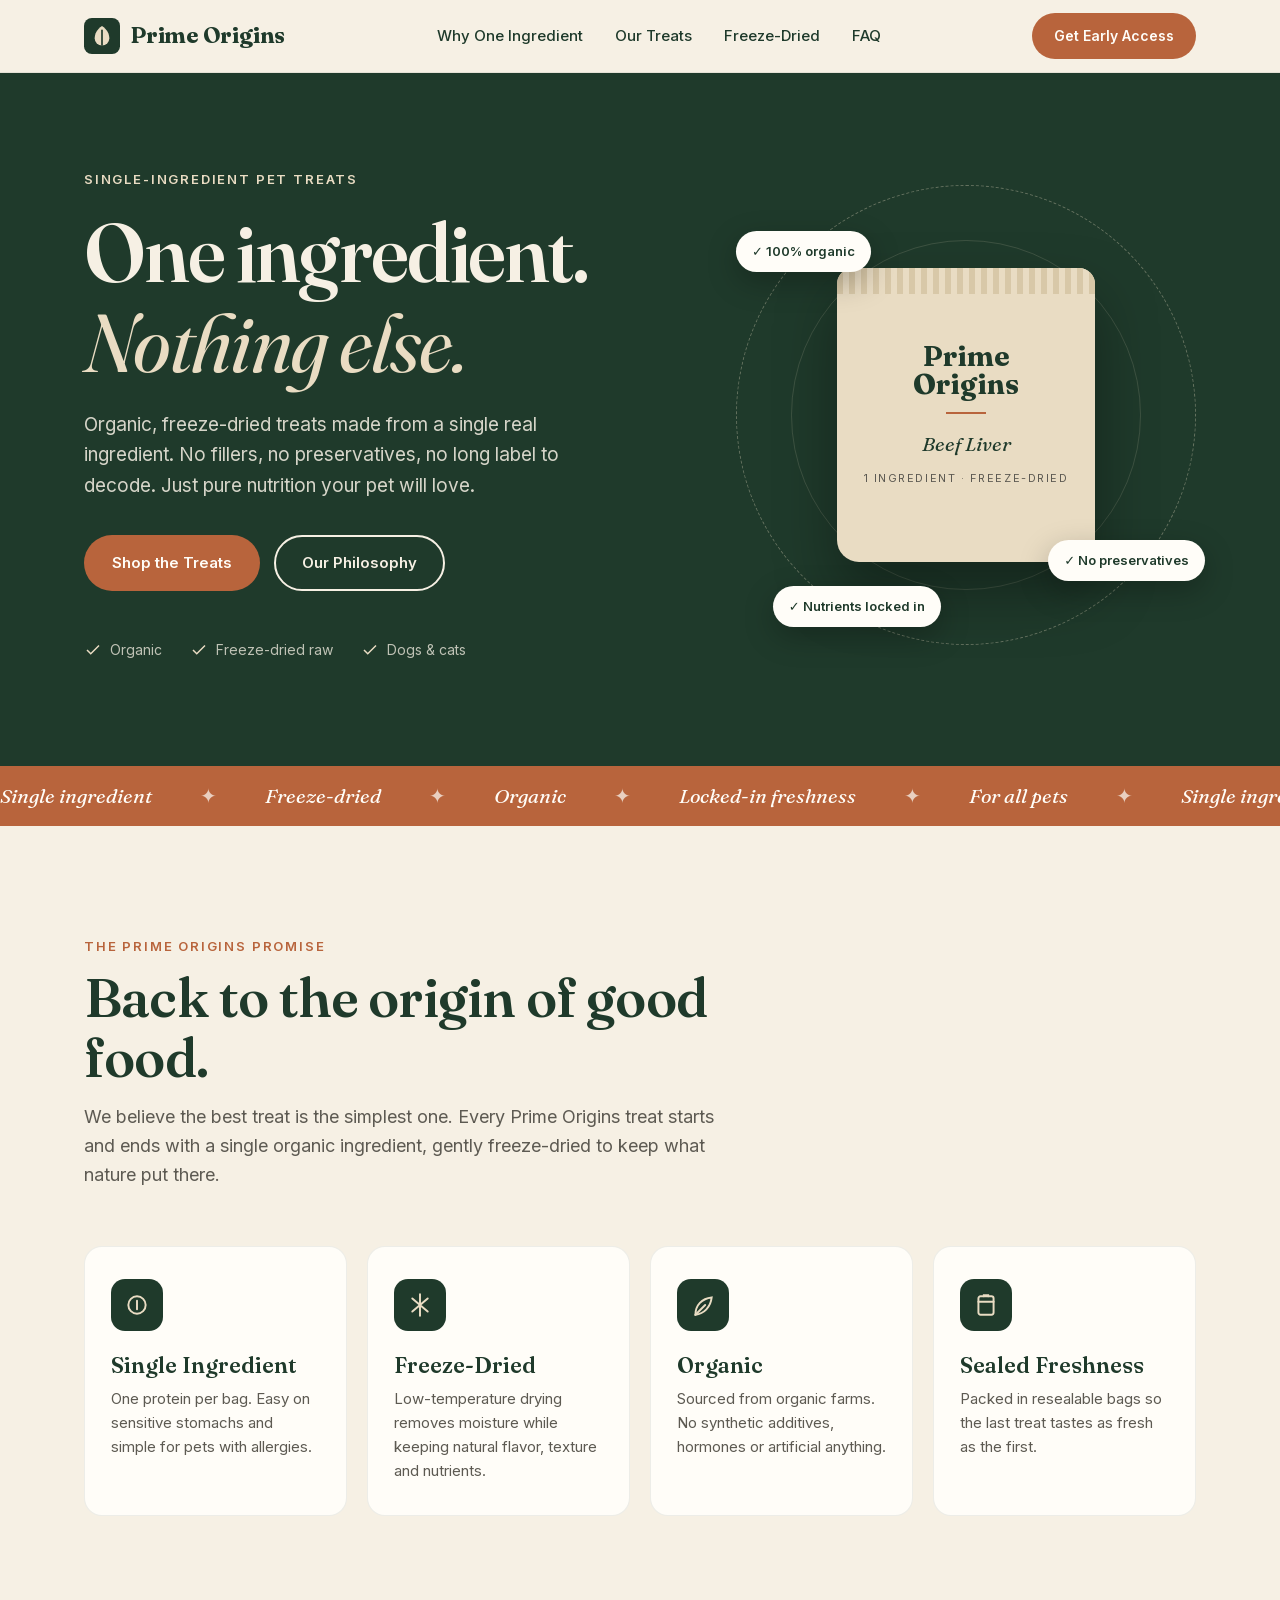
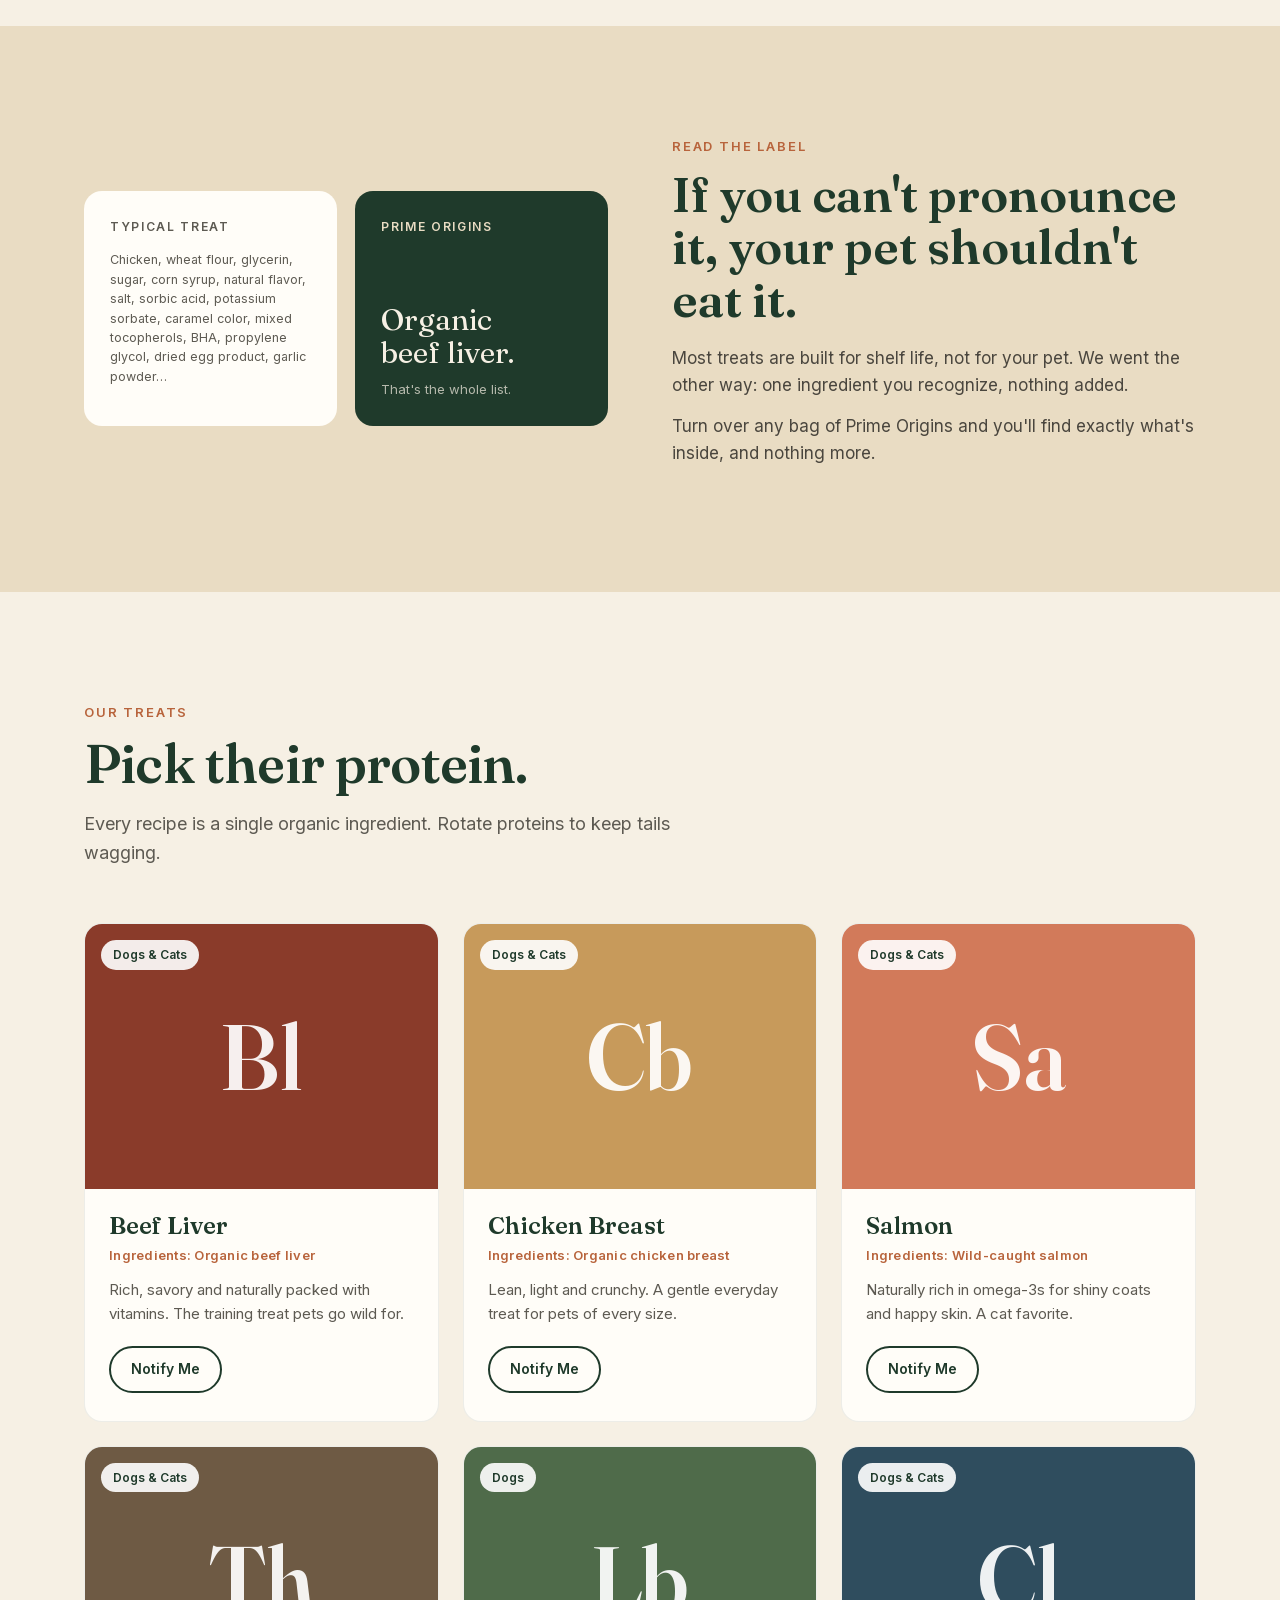
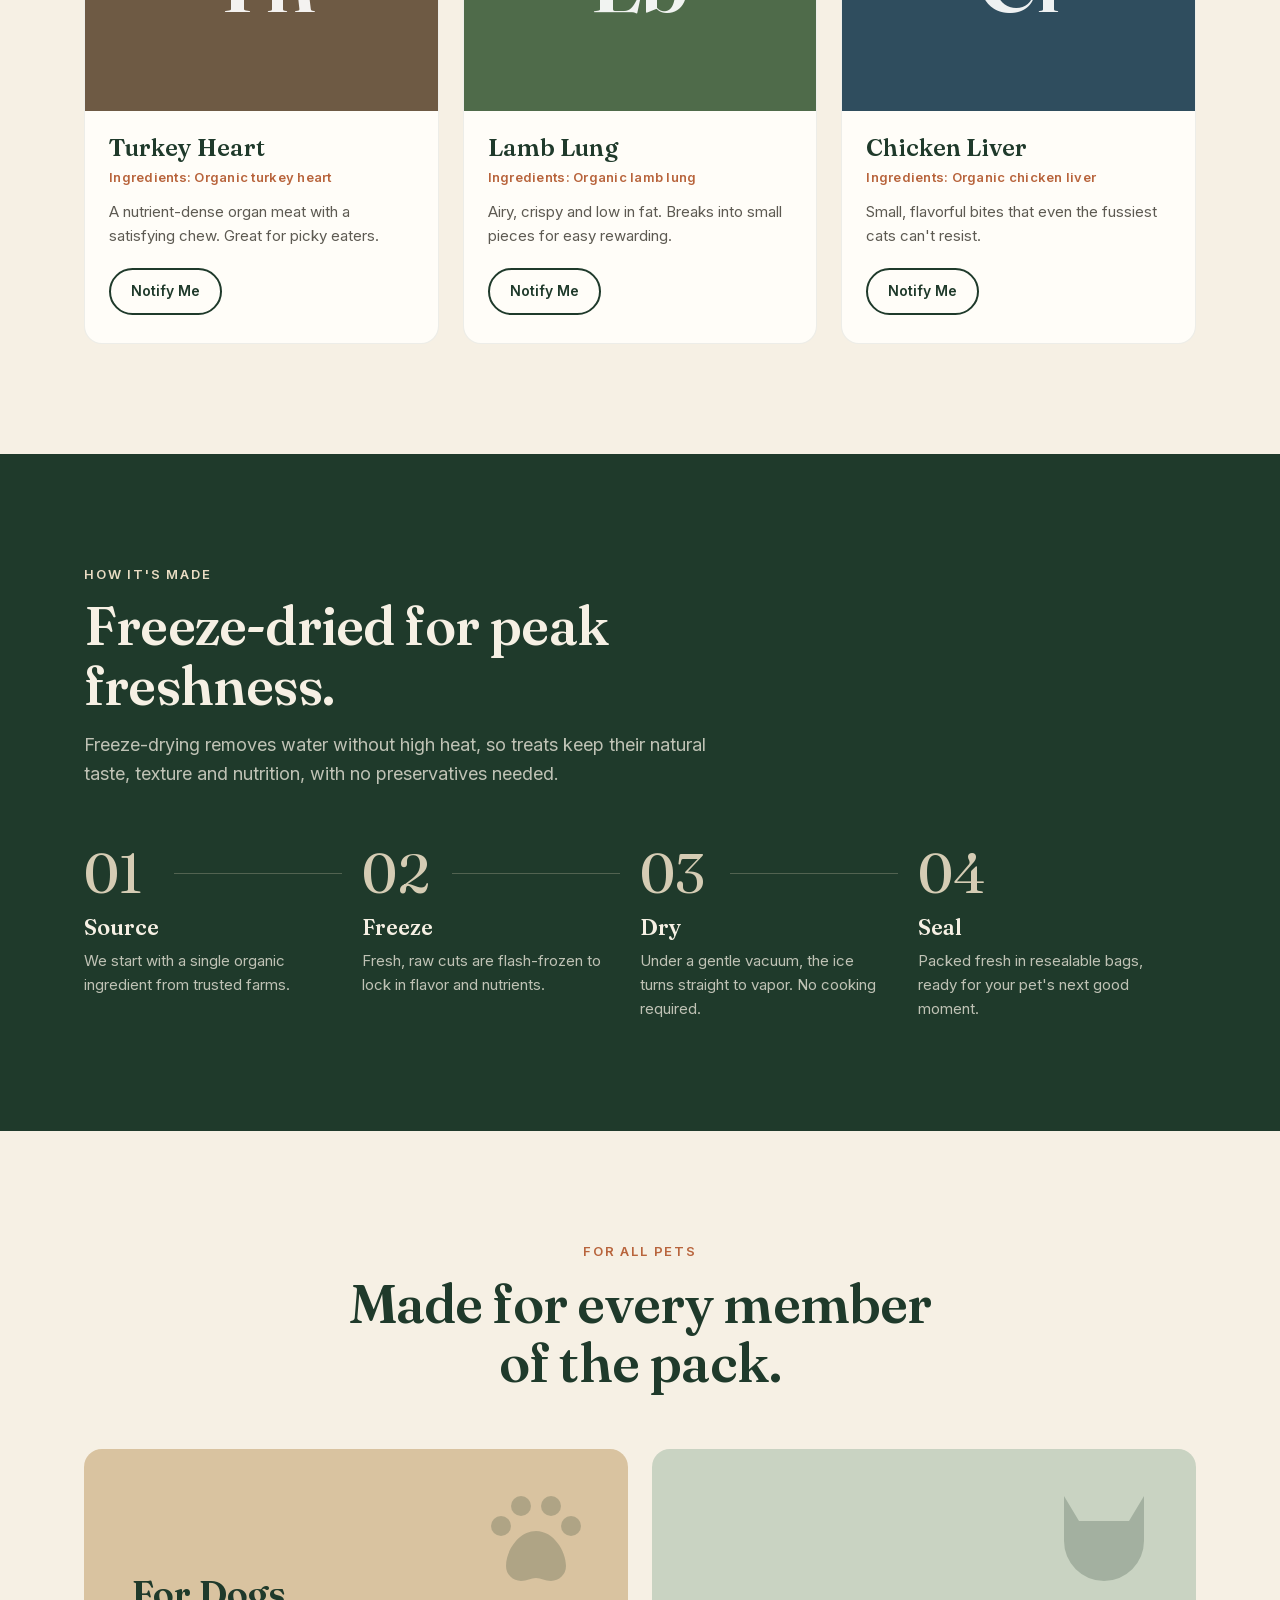
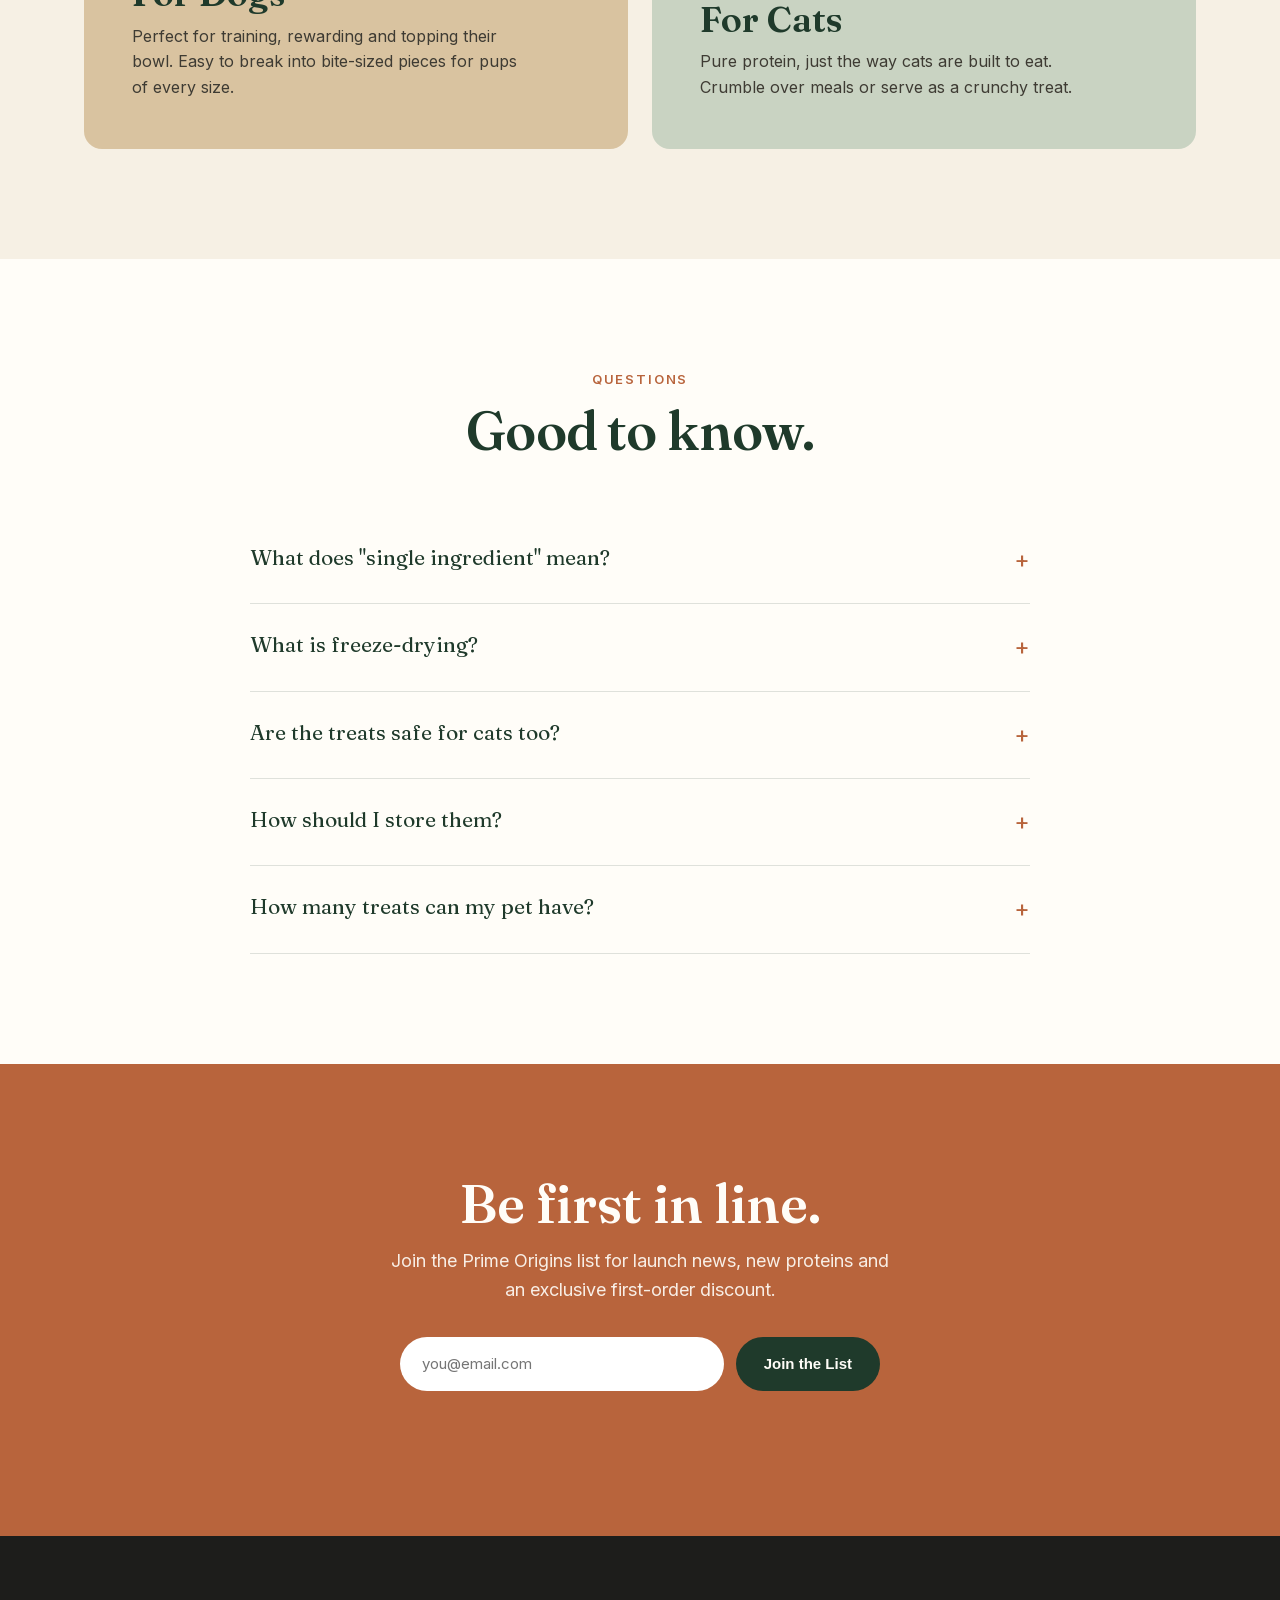
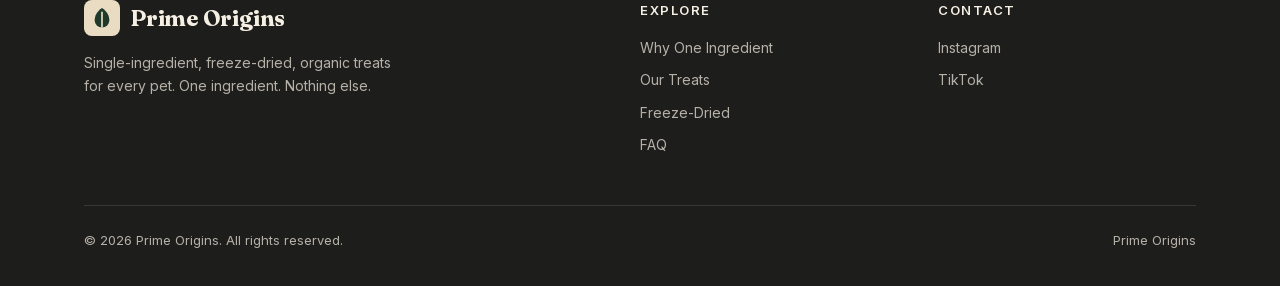
==== index.html @ 3700780f "Lock down: strict CSP + security headers, self-hosted fonts, externalized CSS/JS, robots + sitemap C" ====
<!doctype html>
<html lang="en">
<head>
  <meta charset="utf-8">
  <meta name="viewport" content="width=device-width, initial-scale=1">
  <title>Prime Origins | Single-Ingredient Freeze-Dried Pet Treats</title>
  <meta name="description" content="Prime Origins makes one-ingredient, freeze-dried treats for dogs and cats. Organic, nothing added, nothing hidden.">
  <meta property="og:title" content="Prime Origins | One Ingredient. Nothing Else.">
  <meta property="og:description" content="Single-ingredient, freeze-dried, organic treats for every pet.">
  <meta property="og:type" content="website">
  <meta property="og:url" content="https://primeoriginsco.com">
  <link rel="icon" href="/favicon.svg" type="image/svg+xml">
  <link rel="preload" href="/fonts/fraunces-normal.woff2" as="font" type="font/woff2" crossorigin>
  <link rel="preload" href="/fonts/inter-normal.woff2" as="font" type="font/woff2" crossorigin>
  <link rel="stylesheet" href="/fonts/fonts.css">
  <link rel="stylesheet" href="/styles.css">
</head>
<body>

<header>
  <nav class="wrap nav" id="nav">
    <a href="#" class="logo" aria-label="Prime Origins home">
      <svg viewBox="0 0 64 64" aria-hidden="true"><rect width="64" height="64" rx="14" fill="#1f3a2b"/><path d="M32 14c-9 6-13 14-13 22a13 13 0 0 0 26 0c0-8-4-16-13-22z" fill="#e9dcc3"/><path d="M32 22v26" stroke="#1f3a2b" stroke-width="3" stroke-linecap="round"/></svg>
      <span>Prime Origins</span>
    </a>
    <ul>
      <li><a href="#why">Why One Ingredient</a></li>
      <li><a href="#treats">Our Treats</a></li>
      <li><a href="#process">Freeze-Dried</a></li>
      <li><a href="#faq">FAQ</a></li>
    </ul>
    <a href="#signup" class="btn btn-primary">Get Early Access</a>
    <button class="menu-toggle" aria-label="Open menu" aria-expanded="false" id="menu-toggle"><span></span><span></span><span></span></button>
  </nav>
</header>

<main>
  <!-- Hero -->
  <section class="hero">
    <div class="wrap hero-grid">
      <div>
        <div class="eyebrow">Single-Ingredient Pet Treats</div>
        <h1>One ingredient.<br><em>Nothing else.</em></h1>
        <p class="lead">Organic, freeze-dried treats made from a single real ingredient. No fillers, no preservatives, no long label to decode. Just pure nutrition your pet will love.</p>
        <div class="hero-actions">
          <a href="#treats" class="btn btn-primary">Shop the Treats</a>
          <a href="#why" class="btn btn-ghost">Our Philosophy</a>
        </div>
        <div class="hero-badges">
          <div><svg viewBox="0 0 24 24" fill="none" stroke="currentColor" stroke-width="2"><path d="M20 6 9 17l-5-5"/></svg>Organic</div>
          <div><svg viewBox="0 0 24 24" fill="none" stroke="currentColor" stroke-width="2"><path d="M20 6 9 17l-5-5"/></svg>Freeze-dried raw</div>
          <div><svg viewBox="0 0 24 24" fill="none" stroke="currentColor" stroke-width="2"><path d="M20 6 9 17l-5-5"/></svg>Dogs &amp; cats</div>
        </div>
      </div>
      <div class="hero-art" aria-hidden="true">
        <div class="ring"></div>
        <div class="ring r2"></div>
        <div class="bag">
          <div class="b-brand">Prime<br>Origins</div>
          <div class="b-line"></div>
          <div class="b-prod">Beef Liver</div>
          <div class="b-tag">1 ingredient · freeze-dried</div>
        </div>
        <div class="chip c1">✓ 100% organic</div>
        <div class="chip c2">✓ No preservatives</div>
        <div class="chip c3">✓ Nutrients locked in</div>
      </div>
    </div>
  </section>

  <div class="strip" aria-hidden="true">
    <div class="strip-track">
      <span>Single ingredient</span><span>Freeze-dried</span><span>Organic</span><span>Locked-in freshness</span><span>For all pets</span>
      <span>Single ingredient</span><span>Freeze-dried</span><span>Organic</span><span>Locked-in freshness</span><span>For all pets</span>
    </div>
  </div>

  <!-- Pillars -->
  <section id="why">
    <div class="wrap">
      <div class="section-head">
        <div class="eyebrow">The Prime Origins Promise</div>
        <h2>Back to the origin of good food.</h2>
        <p>We believe the best treat is the simplest one. Every Prime Origins treat starts and ends with a single organic ingredient, gently freeze-dried to keep what nature put there.</p>
      </div>
      <div class="pillars">
        <div class="pillar">
          <div class="icon"><svg viewBox="0 0 24 24" fill="none" stroke="currentColor" stroke-width="1.8" stroke-linecap="round"><circle cx="12" cy="12" r="8"/><path d="M12 8v8"/></svg></div>
          <h3>Single Ingredient</h3>
          <p>One protein per bag. Easy on sensitive stomachs and simple for pets with allergies.</p>
        </div>
        <div class="pillar">
          <div class="icon"><svg viewBox="0 0 24 24" fill="none" stroke="currentColor" stroke-width="1.8" stroke-linecap="round"><path d="M12 2v20M4.9 6l14.2 12M19.1 6 4.9 18"/></svg></div>
          <h3>Freeze-Dried</h3>
          <p>Low-temperature drying removes moisture while keeping natural flavor, texture and nutrients.</p>
        </div>
        <div class="pillar">
          <div class="icon"><svg viewBox="0 0 24 24" fill="none" stroke="currentColor" stroke-width="1.8" stroke-linecap="round"><path d="M5 21c0-9 6-15 15-16-1 9-7 15-15 16z"/><path d="M5 21 14 12"/></svg></div>
          <h3>Organic</h3>
          <p>Sourced from organic farms. No synthetic additives, hormones or artificial anything.</p>
        </div>
        <div class="pillar">
          <div class="icon"><svg viewBox="0 0 24 24" fill="none" stroke="currentColor" stroke-width="1.8" stroke-linecap="round"><rect x="5" y="4" width="14" height="17" rx="2"/><path d="M5 9h14M10 4v-1h4v1"/></svg></div>
          <h3>Sealed Freshness</h3>
          <p>Packed in resealable bags so the last treat tastes as fresh as the first.</p>
        </div>
      </div>
    </div>
  </section>

  <!-- Label comparison -->
  <section class="compare">
    <div class="wrap compare-grid">
      <div class="labels">
        <div class="label-card theirs">
          <h4>Typical treat</h4>
          <p>Chicken, wheat flour, glycerin, sugar, corn syrup, natural flavor, salt, sorbic acid, potassium sorbate, caramel color, mixed tocopherols, BHA, propylene glycol, dried egg product, garlic powder…</p>
        </div>
        <div class="label-card ours">
          <h4>Prime Origins</h4>
          <div class="one">Organic<br>beef liver.</div>
          <small>That's the whole list.</small>
        </div>
      </div>
      <div>
        <div class="eyebrow">Read the Label</div>
        <h2>If you can't pronounce it, your pet shouldn't eat it.</h2>
        <p>Most treats are built for shelf life, not for your pet. We went the other way: one ingredient you recognize, nothing added.</p>
        <p>Turn over any bag of Prime Origins and you'll find exactly what's inside, and nothing more.</p>
      </div>
    </div>
  </section>

  <!-- Products -->
  <section id="treats">
    <div class="wrap">
      <div class="section-head">
        <div class="eyebrow">Our Treats</div>
        <h2>Pick their protein.</h2>
        <p>Every recipe is a single organic ingredient. Rotate proteins to keep tails wagging.</p>
      </div>
      <div class="products">
        <article class="product">
          <div class="product-art art-1"><span class="p-pet">Dogs &amp; Cats</span><span class="p-letter">Bl</span></div>
          <div class="product-body">
            <h3>Beef Liver</h3>
            <div class="ingredient">Ingredients: Organic beef liver</div>
            <p>Rich, savory and naturally packed with vitamins. The training treat pets go wild for.</p>
            <a href="#signup" class="btn btn-ghost">Notify Me</a>
          </div>
        </article>
        <article class="product">
          <div class="product-art art-2"><span class="p-pet">Dogs &amp; Cats</span><span class="p-letter">Cb</span></div>
          <div class="product-body">
            <h3>Chicken Breast</h3>
            <div class="ingredient">Ingredients: Organic chicken breast</div>
            <p>Lean, light and crunchy. A gentle everyday treat for pets of every size.</p>
            <a href="#signup" class="btn btn-ghost">Notify Me</a>
          </div>
        </article>
        <article class="product">
          <div class="product-art art-3"><span class="p-pet">Dogs &amp; Cats</span><span class="p-letter">Sa</span></div>
          <div class="product-body">
            <h3>Salmon</h3>
            <div class="ingredient">Ingredients: Wild-caught salmon</div>
            <p>Naturally rich in omega-3s for shiny coats and happy skin. A cat favorite.</p>
            <a href="#signup" class="btn btn-ghost">Notify Me</a>
          </div>
        </article>
        <article class="product">
          <div class="product-art art-4"><span class="p-pet">Dogs &amp; Cats</span><span class="p-letter">Th</span></div>
          <div class="product-body">
            <h3>Turkey Heart</h3>
            <div class="ingredient">Ingredients: Organic turkey heart</div>
            <p>A nutrient-dense organ meat with a satisfying chew. Great for picky eaters.</p>
            <a href="#signup" class="btn btn-ghost">Notify Me</a>
          </div>
        </article>
        <article class="product">
          <div class="product-art art-5"><span class="p-pet">Dogs</span><span class="p-letter">Lb</span></div>
          <div class="product-body">
            <h3>Lamb Lung</h3>
            <div class="ingredient">Ingredients: Organic lamb lung</div>
            <p>Airy, crispy and low in fat. Breaks into small pieces for easy rewarding.</p>
            <a href="#signup" class="btn btn-ghost">Notify Me</a>
          </div>
        </article>
        <article class="product">
          <div class="product-art art-6"><span class="p-pet">Dogs &amp; Cats</span><span class="p-letter">Cl</span></div>
          <div class="product-body">
            <h3>Chicken Liver</h3>
            <div class="ingredient">Ingredients: Organic chicken liver</div>
            <p>Small, flavorful bites that even the fussiest cats can't resist.</p>
            <a href="#signup" class="btn btn-ghost">Notify Me</a>
          </div>
        </article>
      </div>
    </div>
  </section>

  <!-- Process -->
  <section class="process" id="process">
    <div class="wrap">
      <div class="section-head">
        <div class="eyebrow">How It's Made</div>
        <h2>Freeze-dried for peak freshness.</h2>
        <p>Freeze-drying removes water without high heat, so treats keep their natural taste, texture and nutrition, with no preservatives needed.</p>
      </div>
      <div class="steps">
        <div class="step">
          <h3>Source</h3>
          <p>We start with a single organic ingredient from trusted farms.</p>
        </div>
        <div class="step">
          <h3>Freeze</h3>
          <p>Fresh, raw cuts are flash-frozen to lock in flavor and nutrients.</p>
        </div>
        <div class="step">
          <h3>Dry</h3>
          <p>Under a gentle vacuum, the ice turns straight to vapor. No cooking required.</p>
        </div>
        <div class="step">
          <h3>Seal</h3>
          <p>Packed fresh in resealable bags, ready for your pet's next good moment.</p>
        </div>
      </div>
    </div>
  </section>

  <!-- For all pets -->
  <section>
    <div class="wrap">
      <div class="section-head center">
        <div class="eyebrow">For All Pets</div>
        <h2>Made for every member of the pack.</h2>
      </div>
      <div class="pets-grid">
        <div class="pet-card dog">
          <svg class="pet-icon" viewBox="0 0 24 24" fill="currentColor"><circle cx="5" cy="9" r="2"/><circle cx="9" cy="5" r="2"/><circle cx="15" cy="5" r="2"/><circle cx="19" cy="9" r="2"/><path d="M12 10c-3.5 0-6 4-6 7a3 3 0 0 0 3 3c1.2 0 2-.6 3-.6s1.8.6 3 .6a3 3 0 0 0 3-3c0-3-2.5-7-6-7z"/></svg>
          <h3>For Dogs</h3>
          <p>Perfect for training, rewarding and topping their bowl. Easy to break into bite-sized pieces for pups of every size.</p>
        </div>
        <div class="pet-card cat">
          <svg class="pet-icon" viewBox="0 0 24 24" fill="currentColor"><path d="M4 3l3 5h10l3-5v9a8 8 0 0 1-16 0z"/></svg>
          <h3>For Cats</h3>
          <p>Pure protein, just the way cats are built to eat. Crumble over meals or serve as a crunchy treat.</p>
        </div>
      </div>
    </div>
  </section>

  <!-- FAQ -->
  <section class="faq" id="faq">
    <div class="wrap">
      <div class="section-head center">
        <div class="eyebrow">Questions</div>
        <h2>Good to know.</h2>
      </div>
      <div class="faq-list">
        <details>
          <summary>What does "single ingredient" mean?</summary>
          <p>Exactly what it sounds like. Each bag contains one ingredient, the one named on the front. No fillers, binders, flavors or preservatives.</p>
        </details>
        <details>
          <summary>What is freeze-drying?</summary>
          <p>Freeze-drying removes water from food by freezing it and then gently turning the ice to vapor under vacuum. Because it avoids high heat, more of the food's natural flavor and nutrition is preserved, and it stays shelf-stable without added preservatives.</p>
        </details>
        <details>
          <summary>Are the treats safe for cats too?</summary>
          <p>Yes. Our treats are made for all pets. Pure animal protein is a natural fit for cats, and most of our recipes are labeled for both dogs and cats.</p>
        </details>
        <details>
          <summary>How should I store them?</summary>
          <p>Keep the bag sealed in a cool, dry place. No refrigeration needed. Once opened, press the seal closed after each use to keep treats crisp.</p>
        </details>
        <details>
          <summary>How many treats can my pet have?</summary>
          <p>Treats should make up no more than about 10% of your pet's daily calories. Check the feeding guide on the bag, and talk to your vet if your pet has special dietary needs.</p>
        </details>
      </div>
    </div>
  </section>

  <!-- Signup -->
  <section class="signup" id="signup">
    <div class="wrap">
      <h2>Be first in line.</h2>
      <p>Join the Prime Origins list for launch news, new proteins and an exclusive first-order discount.</p>
      <form id="signup-form">
        <input type="email" name="email" placeholder="you@email.com" required aria-label="Email address">
        <button class="btn" type="submit">Join the List</button>
      </form>
      <div class="note" id="signup-note"></div>
    </div>
  </section>
</main>

<footer>
  <div class="wrap">
    <div class="foot-grid">
      <div>
        <a href="#" class="logo foot-logo">
          <svg viewBox="0 0 64 64" aria-hidden="true"><rect width="64" height="64" rx="14" fill="#e9dcc3"/><path d="M32 14c-9 6-13 14-13 22a13 13 0 0 0 26 0c0-8-4-16-13-22z" fill="#1f3a2b"/><path d="M32 22v26" stroke="#e9dcc3" stroke-width="3" stroke-linecap="round"/></svg>
          <span>Prime Origins</span>
        </a>
        <p class="foot-blurb">Single-ingredient, freeze-dried, organic treats for every pet. One ingredient. Nothing else.</p>
      </div>
      <div>
        <h4>Explore</h4>
        <ul>
          <li><a href="#why">Why One Ingredient</a></li>
          <li><a href="#treats">Our Treats</a></li>
          <li><a href="#process">Freeze-Dried</a></li>
          <li><a href="#faq">FAQ</a></li>
        </ul>
      </div>
      <div>
        <h4>Contact</h4>
        <ul>
          <li><a href="#">Instagram</a></li>
          <li><a href="#">TikTok</a></li>
        </ul>
      </div>
    </div>
    <div class="foot-bottom">
      <span>© <span id="year">2026</span> Prime Origins. All rights reserved.</span>
      <span>Prime Origins</span>
    </div>
  </div>
</footer>

<script src="/app.js" defer></script>
</body>
</html>
---- fonts/fonts.css ----
@font-face {
  font-family: 'Fraunces';
  font-style: italic;
  font-weight: 400;
  font-display: swap;
  src: url(/fonts/fraunces-italic.woff2) format('woff2');
  unicode-range: U+0000-00FF, U+0131, U+0152-0153, U+02BB-02BC, U+02C6, U+02DA, U+02DC, U+0304, U+0308, U+0329, U+2000-206F, U+20AC, U+2122, U+2191, U+2193, U+2212, U+2215, U+FEFF, U+FFFD;
}
@font-face {
  font-family: 'Fraunces';
  font-style: normal;
  font-weight: 400;
  font-display: swap;
  src: url(/fonts/fraunces-normal.woff2) format('woff2');
  unicode-range: U+0000-00FF, U+0131, U+0152-0153, U+02BB-02BC, U+02C6, U+02DA, U+02DC, U+0304, U+0308, U+0329, U+2000-206F, U+20AC, U+2122, U+2191, U+2193, U+2212, U+2215, U+FEFF, U+FFFD;
}
@font-face {
  font-family: 'Fraunces';
  font-style: normal;
  font-weight: 600;
  font-display: swap;
  src: url(/fonts/fraunces-normal.woff2) format('woff2');
  unicode-range: U+0000-00FF, U+0131, U+0152-0153, U+02BB-02BC, U+02C6, U+02DA, U+02DC, U+0304, U+0308, U+0329, U+2000-206F, U+20AC, U+2122, U+2191, U+2193, U+2212, U+2215, U+FEFF, U+FFFD;
}
@font-face {
  font-family: 'Fraunces';
  font-style: normal;
  font-weight: 700;
  font-display: swap;
  src: url(/fonts/fraunces-normal.woff2) format('woff2');
  unicode-range: U+0000-00FF, U+0131, U+0152-0153, U+02BB-02BC, U+02C6, U+02DA, U+02DC, U+0304, U+0308, U+0329, U+2000-206F, U+20AC, U+2122, U+2191, U+2193, U+2212, U+2215, U+FEFF, U+FFFD;
}
@font-face {
  font-family: 'Inter';
  font-style: normal;
  font-weight: 400;
  font-display: swap;
  src: url(/fonts/inter-normal.woff2) format('woff2');
  unicode-range: U+0000-00FF, U+0131, U+0152-0153, U+02BB-02BC, U+02C6, U+02DA, U+02DC, U+0304, U+0308, U+0329, U+2000-206F, U+20AC, U+2122, U+2191, U+2193, U+2212, U+2215, U+FEFF, U+FFFD;
}
@font-face {
  font-family: 'Inter';
  font-style: normal;
  font-weight: 500;
  font-display: swap;
  src: url(/fonts/inter-normal.woff2) format('woff2');
  unicode-range: U+0000-00FF, U+0131, U+0152-0153, U+02BB-02BC, U+02C6, U+02DA, U+02DC, U+0304, U+0308, U+0329, U+2000-206F, U+20AC, U+2122, U+2191, U+2193, U+2212, U+2215, U+FEFF, U+FFFD;
}
@font-face {
  font-family: 'Inter';
  font-style: normal;
  font-weight: 600;
  font-display: swap;
  src: url(/fonts/inter-normal.woff2) format('woff2');
  unicode-range: U+0000-00FF, U+0131, U+0152-0153, U+02BB-02BC, U+02C6, U+02DA, U+02DC, U+0304, U+0308, U+0329, U+2000-206F, U+20AC, U+2122, U+2191, U+2193, U+2212, U+2215, U+FEFF, U+FFFD;
}
---- styles.css ----
:root {
  --forest: #1f3a2b;
  --forest-2: #2c4f3b;
  --cream: #f6f0e4;
  --sand: #e9dcc3;
  --clay: #b8643c;
  --ink: #1d1d1b;
  --muted: #5d5a52;
  --white: #fffdf8;
  --radius: 18px;
  --max: 1160px;
}
* { box-sizing: border-box; margin: 0; padding: 0; }
html { scroll-behavior: smooth; }
body {
  font-family: "Inter", system-ui, sans-serif;
  background: var(--cream);
  color: var(--ink);
  line-height: 1.6;
  -webkit-font-smoothing: antialiased;
}
h1, h2, h3 { font-family: "Fraunces", Georgia, serif; line-height: 1.1; font-weight: 600; }
a { color: inherit; }
img, svg { display: block; max-width: 100%; }
.wrap { max-width: var(--max); margin: 0 auto; padding: 0 24px; }
.eyebrow {
  font-size: 13px; font-weight: 600; letter-spacing: .14em; text-transform: uppercase;
  color: var(--clay);
}
.btn {
  display: inline-block; padding: 14px 26px; border-radius: 999px;
  font-weight: 600; font-size: 15px; text-decoration: none; transition: transform .15s, background .15s;
  border: 2px solid transparent; cursor: pointer;
}
.btn:hover { transform: translateY(-1px); }
.btn-primary { background: var(--clay); color: var(--white); }
.btn-primary:hover { background: #a3542f; }
.btn-ghost { border-color: currentColor; }

/* Nav */
header {
  position: sticky; top: 0; z-index: 50;
  background: rgba(246, 240, 228, .92); backdrop-filter: blur(8px);
  border-bottom: 1px solid rgba(31, 58, 43, .08);
}
.nav { display: flex; align-items: center; justify-content: space-between; height: 72px; }
.logo { display: flex; align-items: center; gap: 10px; text-decoration: none; }
.logo svg { width: 36px; height: 36px; }
.logo span { font-family: "Fraunces", serif; font-size: 22px; font-weight: 700; color: var(--forest); letter-spacing: -.01em; }
.nav ul { display: flex; gap: 32px; list-style: none; }
.nav ul a { text-decoration: none; font-size: 15px; font-weight: 500; color: var(--forest); }
.nav ul a:hover { color: var(--clay); }
.nav .btn { padding: 10px 20px; font-size: 14px; }
.menu-toggle { display: none; background: none; border: 0; cursor: pointer; padding: 8px; }
.menu-toggle span { display: block; width: 22px; height: 2px; background: var(--forest); margin: 5px 0; }

/* Hero */
.hero { background: var(--forest); color: var(--cream); overflow: hidden; position: relative; }
.hero-grid { display: grid; grid-template-columns: 1.1fr .9fr; gap: 48px; align-items: center; padding-top: 96px; padding-bottom: 104px; }
.hero h1 { font-size: clamp(44px, 6.4vw, 84px); letter-spacing: -.02em; margin: 18px 0 22px; }
.hero h1 em { font-style: italic; color: var(--sand); font-weight: 400; }
.hero p.lead { font-size: 19px; max-width: 520px; color: rgba(246, 240, 228, .85); margin-bottom: 34px; }
.hero .eyebrow { color: var(--sand); }
.hero-actions { display: flex; gap: 14px; flex-wrap: wrap; }
.hero .btn-ghost { color: var(--cream); }
.hero-badges { display: flex; gap: 28px; margin-top: 48px; flex-wrap: wrap; }
.hero-badges div { font-size: 14px; color: rgba(246, 240, 228, .75); display: flex; align-items: center; gap: 8px; }
.hero-badges svg { width: 18px; height: 18px; color: var(--sand); }
.hero-art { position: relative; aspect-ratio: 1; max-width: 460px; justify-self: end; width: 100%; }
.hero-art .ring { position: absolute; inset: 0; border-radius: 50%; border: 1px dashed rgba(233, 220, 195, .35); }
.hero-art .ring.r2 { inset: 12%; border-style: solid; border-color: rgba(233, 220, 195, .15); }
.hero-art .bag {
  position: absolute; inset: 18% 22%; background: var(--sand); border-radius: 16px 16px 22px 22px;
  box-shadow: 0 30px 60px rgba(0,0,0,.35); display: flex; flex-direction: column; align-items: center; justify-content: center;
  color: var(--forest); text-align: center; padding: 24px;
}
.hero-art .bag::before {
  content: ""; position: absolute; top: 0; left: 0; right: 0; height: 26px; border-radius: 16px 16px 0 0;
  background: repeating-linear-gradient(90deg, #d8c8a8 0 6px, var(--sand) 6px 12px);
}
.bag .b-brand { font-family: "Fraunces", serif; font-weight: 700; font-size: clamp(20px, 2.4vw, 28px); line-height: 1; }
.bag .b-line { width: 40px; height: 2px; background: var(--clay); margin: 14px 0; }
.bag .b-prod { font-family: "Fraunces", serif; font-style: italic; font-size: clamp(16px, 1.8vw, 20px); }
.bag .b-tag { font-size: 11px; letter-spacing: .14em; text-transform: uppercase; margin-top: 10px; color: var(--muted); }
.hero-art .chip {
  position: absolute; background: var(--white); color: var(--forest); border-radius: 999px; padding: 10px 16px;
  font-size: 13px; font-weight: 600; box-shadow: 0 10px 30px rgba(0,0,0,.25); white-space: nowrap;
}
.chip.c1 { top: 10%; left: 0; }
.chip.c2 { bottom: 14%; right: -2%; }
.chip.c3 { bottom: 4%; left: 8%; }

/* Marquee */
.strip { background: var(--clay); color: var(--white); overflow: hidden; white-space: nowrap; padding: 14px 0; }
.strip-track { display: inline-flex; gap: 48px; animation: scroll 30s linear infinite; font-family: "Fraunces", serif; font-size: 20px; font-style: italic; }
.strip-track span::after { content: "✦"; margin-left: 48px; font-style: normal; opacity: .7; }
@keyframes scroll { to { transform: translateX(-50%); } }

/* Sections */
section { padding: 110px 0; }
.section-head { max-width: 640px; margin-bottom: 56px; }
.section-head h2 { font-size: clamp(34px, 4.4vw, 54px); margin: 12px 0 16px; color: var(--forest); letter-spacing: -.015em; }
.section-head p { font-size: 18px; color: var(--muted); }
.center { text-align: center; margin-left: auto; margin-right: auto; }

/* Pillars */
.pillars { display: grid; grid-template-columns: repeat(4, 1fr); gap: 20px; }
.pillar { background: var(--white); border-radius: var(--radius); padding: 32px 26px; border: 1px solid rgba(31,58,43,.08); }
.pillar .icon { width: 52px; height: 52px; border-radius: 14px; background: var(--forest); color: var(--sand); display: grid; place-items: center; margin-bottom: 22px; }
.pillar .icon svg { width: 26px; height: 26px; }
.pillar h3 { font-size: 22px; color: var(--forest); margin-bottom: 10px; }
.pillar p { color: var(--muted); font-size: 15px; }

/* Label compare */
.compare { background: var(--sand); }
.compare-grid { display: grid; grid-template-columns: 1fr 1fr; gap: 64px; align-items: center; }
.labels { display: grid; grid-template-columns: 1fr 1fr; gap: 18px; }
.label-card { background: var(--white); border-radius: var(--radius); padding: 26px; font-size: 14px; }
.label-card h4 { font-size: 12px; letter-spacing: .14em; text-transform: uppercase; margin-bottom: 14px; color: var(--muted); }
.label-card.theirs p { color: var(--muted); font-size: 12.5px; line-height: 1.55; }
.label-card.ours { background: var(--forest); color: var(--cream); display: flex; flex-direction: column; }
.label-card.ours h4 { color: var(--sand); }
.label-card.ours .one { font-family: "Fraunces", serif; font-size: 30px; line-height: 1.1; margin-top: auto; }
.label-card.ours small { display: block; margin-top: 10px; color: rgba(246,240,228,.7); font-size: 13px; }
.compare h2 { font-size: clamp(32px, 4vw, 48px); color: var(--forest); margin: 12px 0 18px; }
.compare p { color: #4a463e; font-size: 17px; margin-bottom: 14px; }

/* Products */
.products { display: grid; grid-template-columns: repeat(3, 1fr); gap: 24px; }
.product { background: var(--white); border-radius: var(--radius); overflow: hidden; border: 1px solid rgba(31,58,43,.08); transition: transform .2s, box-shadow .2s; display: flex; flex-direction: column; }
.product:hover { transform: translateY(-4px); box-shadow: 0 20px 40px rgba(31,58,43,.10); }
.product-art { aspect-ratio: 4/3; display: grid; place-items: center; position: relative; }
.product-art .p-letter { font-family: "Fraunces", serif; font-size: 92px; font-weight: 600; color: rgba(255,255,255,.92); line-height: 1; }
.product-art .p-pet { position: absolute; top: 16px; left: 16px; background: rgba(255,255,255,.9); color: var(--forest); font-size: 12px; font-weight: 600; padding: 5px 12px; border-radius: 999px; }
.product-body { padding: 24px 24px 28px; display: flex; flex-direction: column; flex: 1; }
.product h3 { font-size: 24px; color: var(--forest); }
.product .ingredient { font-size: 13px; color: var(--clay); font-weight: 600; margin: 6px 0 12px; letter-spacing: .02em; }
.product p { color: var(--muted); font-size: 15px; margin-bottom: 20px; }
.product .btn { margin-top: auto; align-self: flex-start; padding: 10px 20px; font-size: 14px; color: var(--forest); }

/* Process */
.process { background: var(--forest); color: var(--cream); }
.process .section-head h2 { color: var(--cream); }
.process .section-head p { color: rgba(246,240,228,.75); }
.process .eyebrow { color: var(--sand); }
.steps { display: grid; grid-template-columns: repeat(4, 1fr); gap: 0; counter-reset: step; }
.step { padding: 0 28px 0 0; position: relative; }
.step::before {
  counter-increment: step; content: "0" counter(step);
  font-family: "Fraunces", serif; font-size: 56px; color: var(--sand); opacity: .9; display: block; margin-bottom: 14px; line-height: 1;
}
.step::after { content: ""; position: absolute; top: 28px; left: 90px; right: 20px; height: 1px; background: rgba(233,220,195,.25); }
.step:last-child::after { display: none; }
.step h3 { font-size: 22px; margin-bottom: 10px; }
.step p { color: rgba(246,240,228,.75); font-size: 15px; }

/* Pets */
.pets-grid { display: grid; grid-template-columns: 1fr 1fr; gap: 24px; }
.pet-card { border-radius: var(--radius); padding: 48px; min-height: 300px; display: flex; flex-direction: column; justify-content: flex-end; position: relative; overflow: hidden; }
.pet-card.dog { background: #d9c3a0; }
.pet-card.cat { background: #c9d3c2; }
.pet-card svg.pet-icon { position: absolute; top: 32px; right: 32px; width: 120px; height: 120px; opacity: .22; color: var(--forest); }
.pet-card h3 { font-size: 36px; color: var(--forest); margin-bottom: 10px; }
.pet-card p { color: #3e3b33; max-width: 400px; }

/* FAQ */
.faq { background: var(--white); }
.faq-list { max-width: 780px; margin: 0 auto; }
details { border-bottom: 1px solid rgba(31,58,43,.14); padding: 24px 0; }
summary { cursor: pointer; list-style: none; font-family: "Fraunces", serif; font-size: 21px; color: var(--forest); display: flex; justify-content: space-between; gap: 24px; }
summary::-webkit-details-marker { display: none; }
summary::after { content: "+"; font-family: "Inter", sans-serif; font-size: 24px; color: var(--clay); transition: transform .2s; }
details[open] summary::after { transform: rotate(45deg); }
details p { margin-top: 14px; color: var(--muted); }

/* Signup */
.signup { background: var(--clay); color: var(--white); text-align: center; }
.signup h2 { font-size: clamp(34px, 4.4vw, 54px); margin-bottom: 14px; }
.signup p { font-size: 18px; opacity: .9; max-width: 520px; margin: 0 auto 32px; }
.signup form { display: flex; gap: 12px; max-width: 480px; margin: 0 auto; }
.signup input {
  flex: 1; padding: 15px 22px; border-radius: 999px; border: 0; font: inherit; font-size: 15px; color: var(--ink); min-width: 0;
}
.signup input:focus { outline: 3px solid var(--sand); }
.signup .btn { background: var(--forest); color: var(--white); }
.signup .note { font-size: 14px; margin-top: 16px; min-height: 1.4em; }

/* Footer */
footer { background: var(--ink); color: rgba(246,240,228,.7); padding: 64px 0 36px; font-size: 14px; }
.foot-grid { display: grid; grid-template-columns: 2fr 1fr 1fr; gap: 40px; margin-bottom: 48px; }
footer .logo span { color: var(--cream); }
footer h4 { color: var(--cream); font-size: 13px; letter-spacing: .12em; text-transform: uppercase; margin-bottom: 16px; font-weight: 600; }
footer ul { list-style: none; display: grid; gap: 10px; }
footer a { text-decoration: none; }
footer a:hover { color: var(--cream); }
.foot-bottom { border-top: 1px solid rgba(246,240,228,.12); padding-top: 24px; display: flex; justify-content: space-between; flex-wrap: wrap; gap: 12px; font-size: 13px; }

/* Responsive */
@media (max-width: 960px) {
  .hero-grid, .compare-grid { grid-template-columns: 1fr; }
  .hero-art { justify-self: center; max-width: 380px; }
  .pillars, .steps { grid-template-columns: 1fr 1fr; gap: 24px; }
  .step::after { display: none; }
  .products { grid-template-columns: 1fr 1fr; }
}
@media (max-width: 720px) {
  .nav ul, .nav .btn { display: none; }
  .menu-toggle { display: block; }
  .nav.open ul {
    display: flex; flex-direction: column; gap: 0; position: absolute; top: 72px; left: 0; right: 0;
    background: var(--cream); border-bottom: 1px solid rgba(31,58,43,.1); padding: 8px 24px 16px;
  }
  .nav.open ul a { display: block; padding: 12px 0; }
  .wrap { padding: 0 16px; }
  section { padding: 76px 0; }
  .hero-grid { padding-top: 64px; padding-bottom: 72px; }
  .hero-badges { gap: 12px 22px; margin-top: 36px; }
  .hero-actions .btn { flex: 1 1 0; min-width: 150px; text-align: center; padding-left: 16px; padding-right: 16px; }
  .pillars, .steps, .products, .pets-grid, .labels, .foot-grid { grid-template-columns: 1fr; }
  .pet-card { padding: 28px 24px 32px; min-height: 0; }
  .pet-card svg.pet-icon { position: static; width: 52px; height: 52px; opacity: .35; margin-bottom: 18px; }
  .signup form { flex-direction: column; }
  .chip.c2 { right: 0; }
}
@media (prefers-reduced-motion: reduce) {
  .strip-track { animation: none; }
  html { scroll-behavior: auto; }
}
.hero { padding: 0; }
.foot-logo { margin-bottom: 16px; }
.foot-blurb { max-width: 320px; }
.art-1 { background: #8a3b2a; }
.art-2 { background: #c79a5b; }
.art-3 { background: #d27a5a; }
.art-4 { background: #6e5a44; }
.art-5 { background: #4f6b4a; }
.art-6 { background: #2f4d5e; }
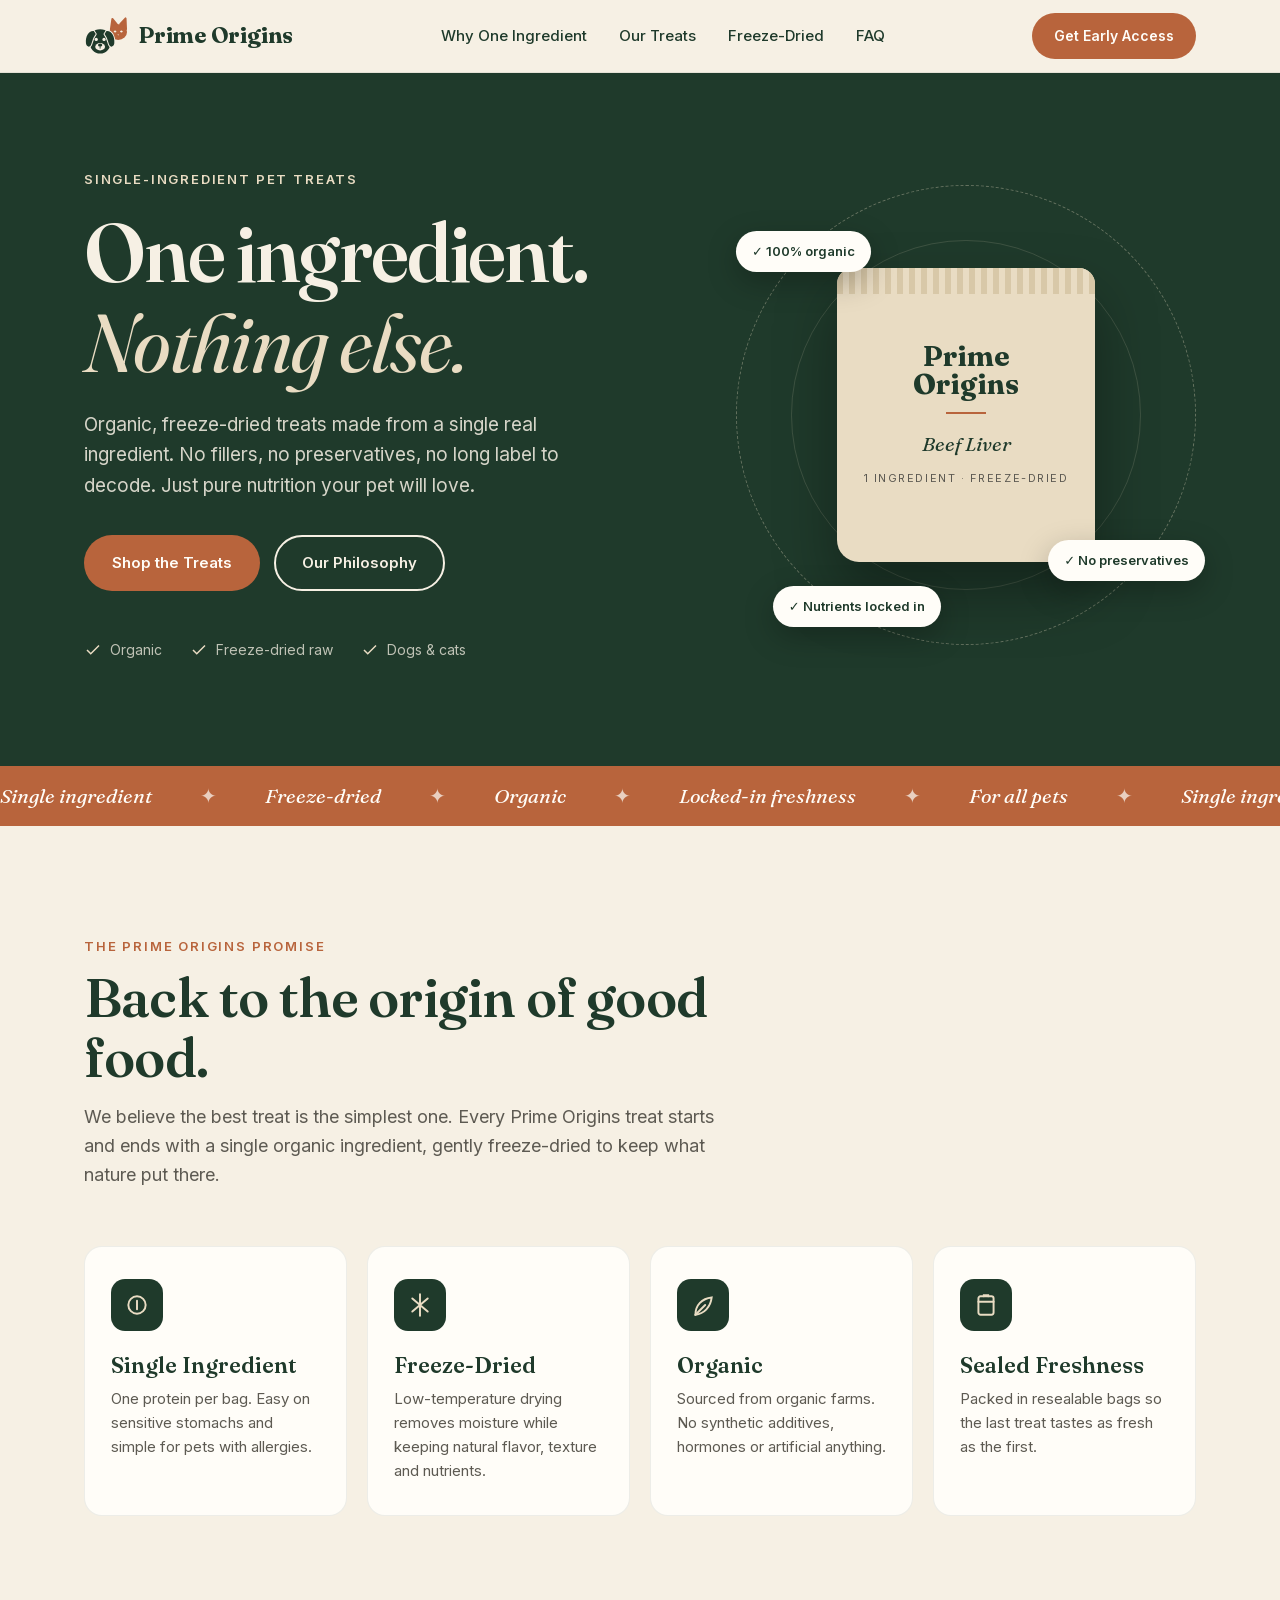
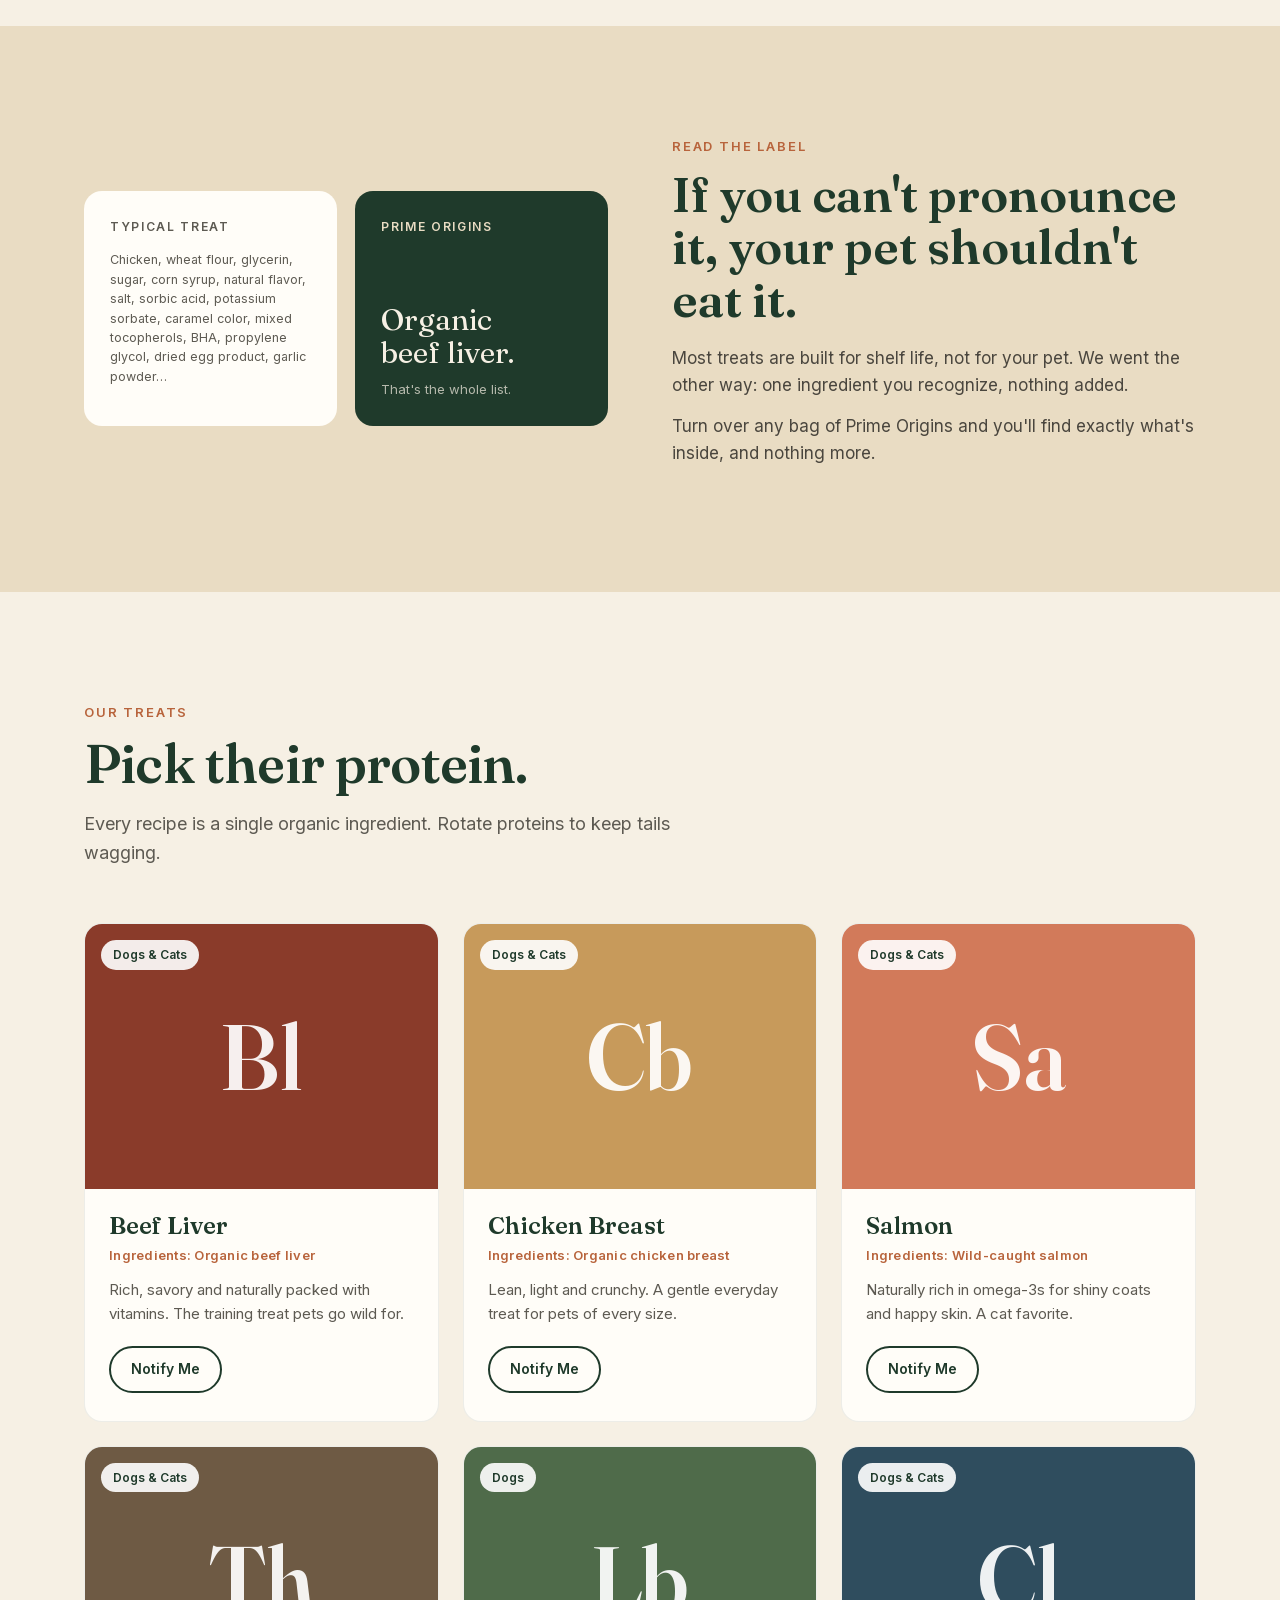
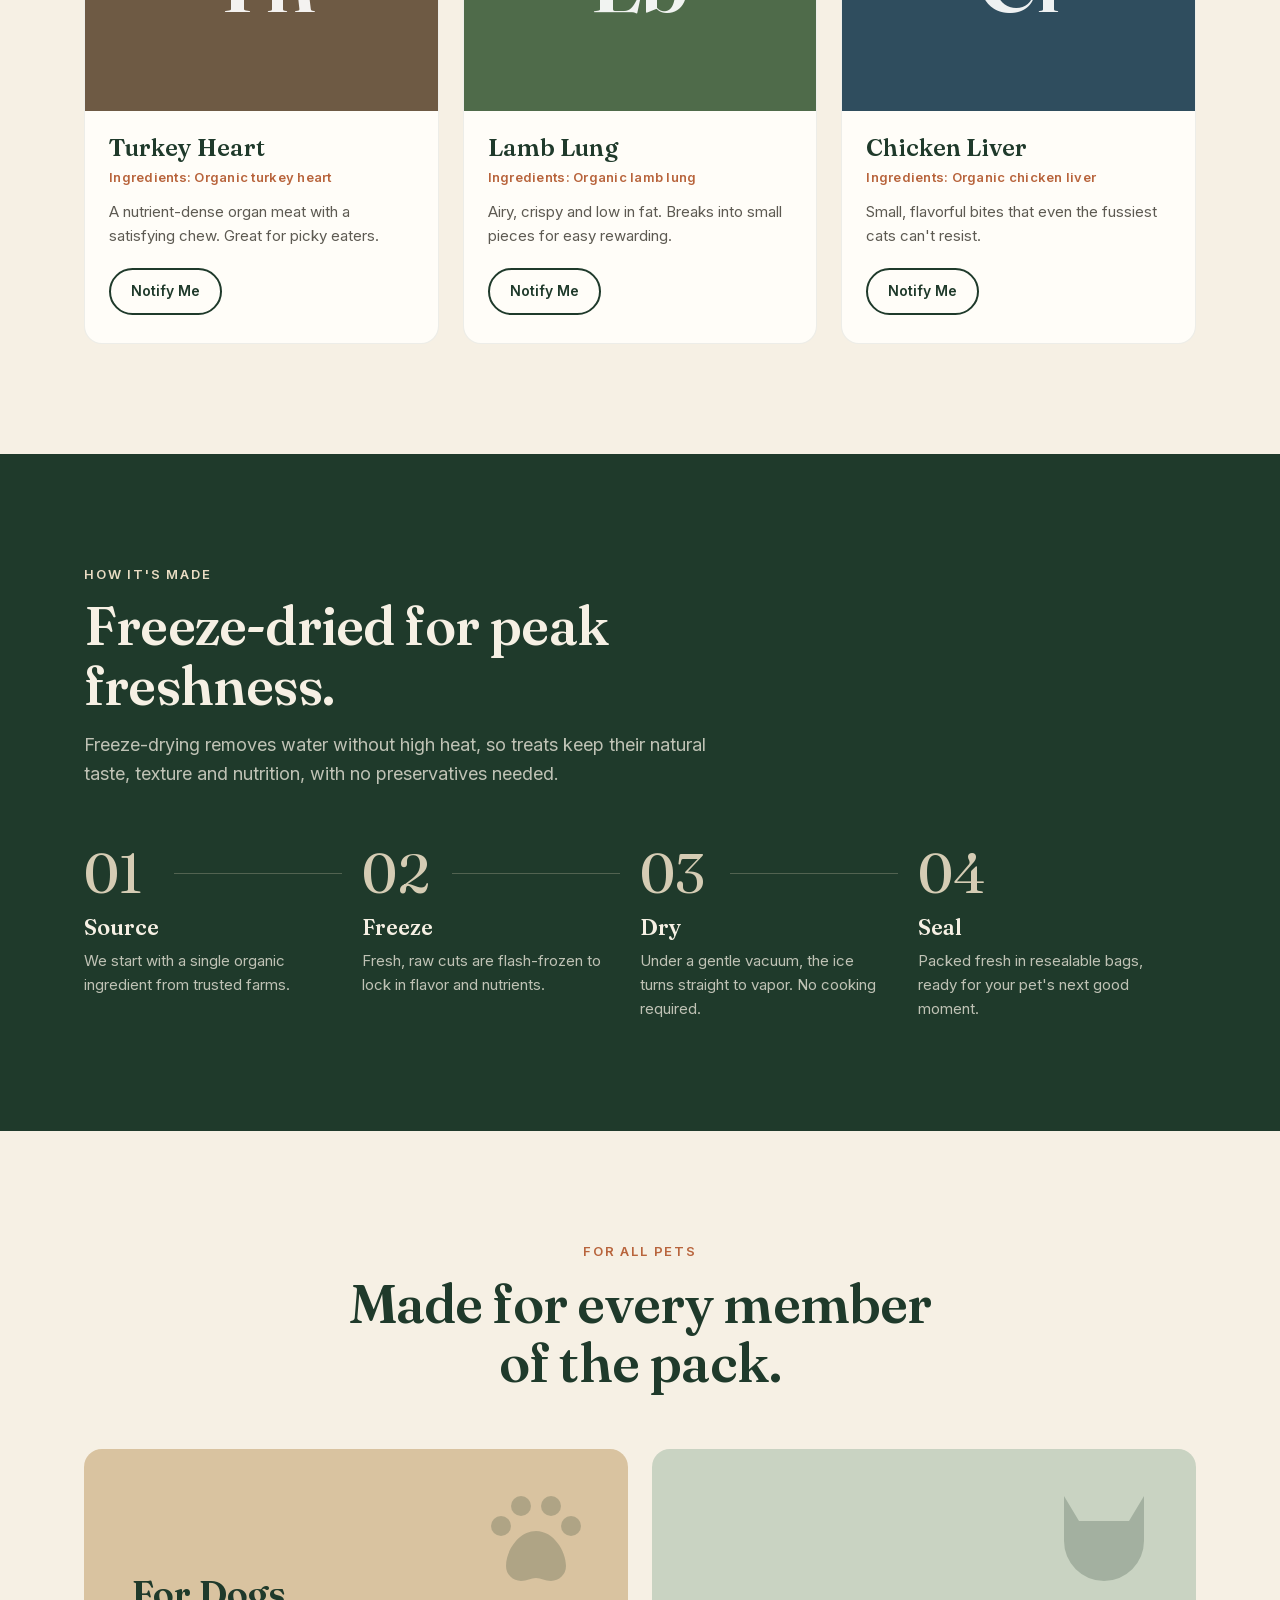
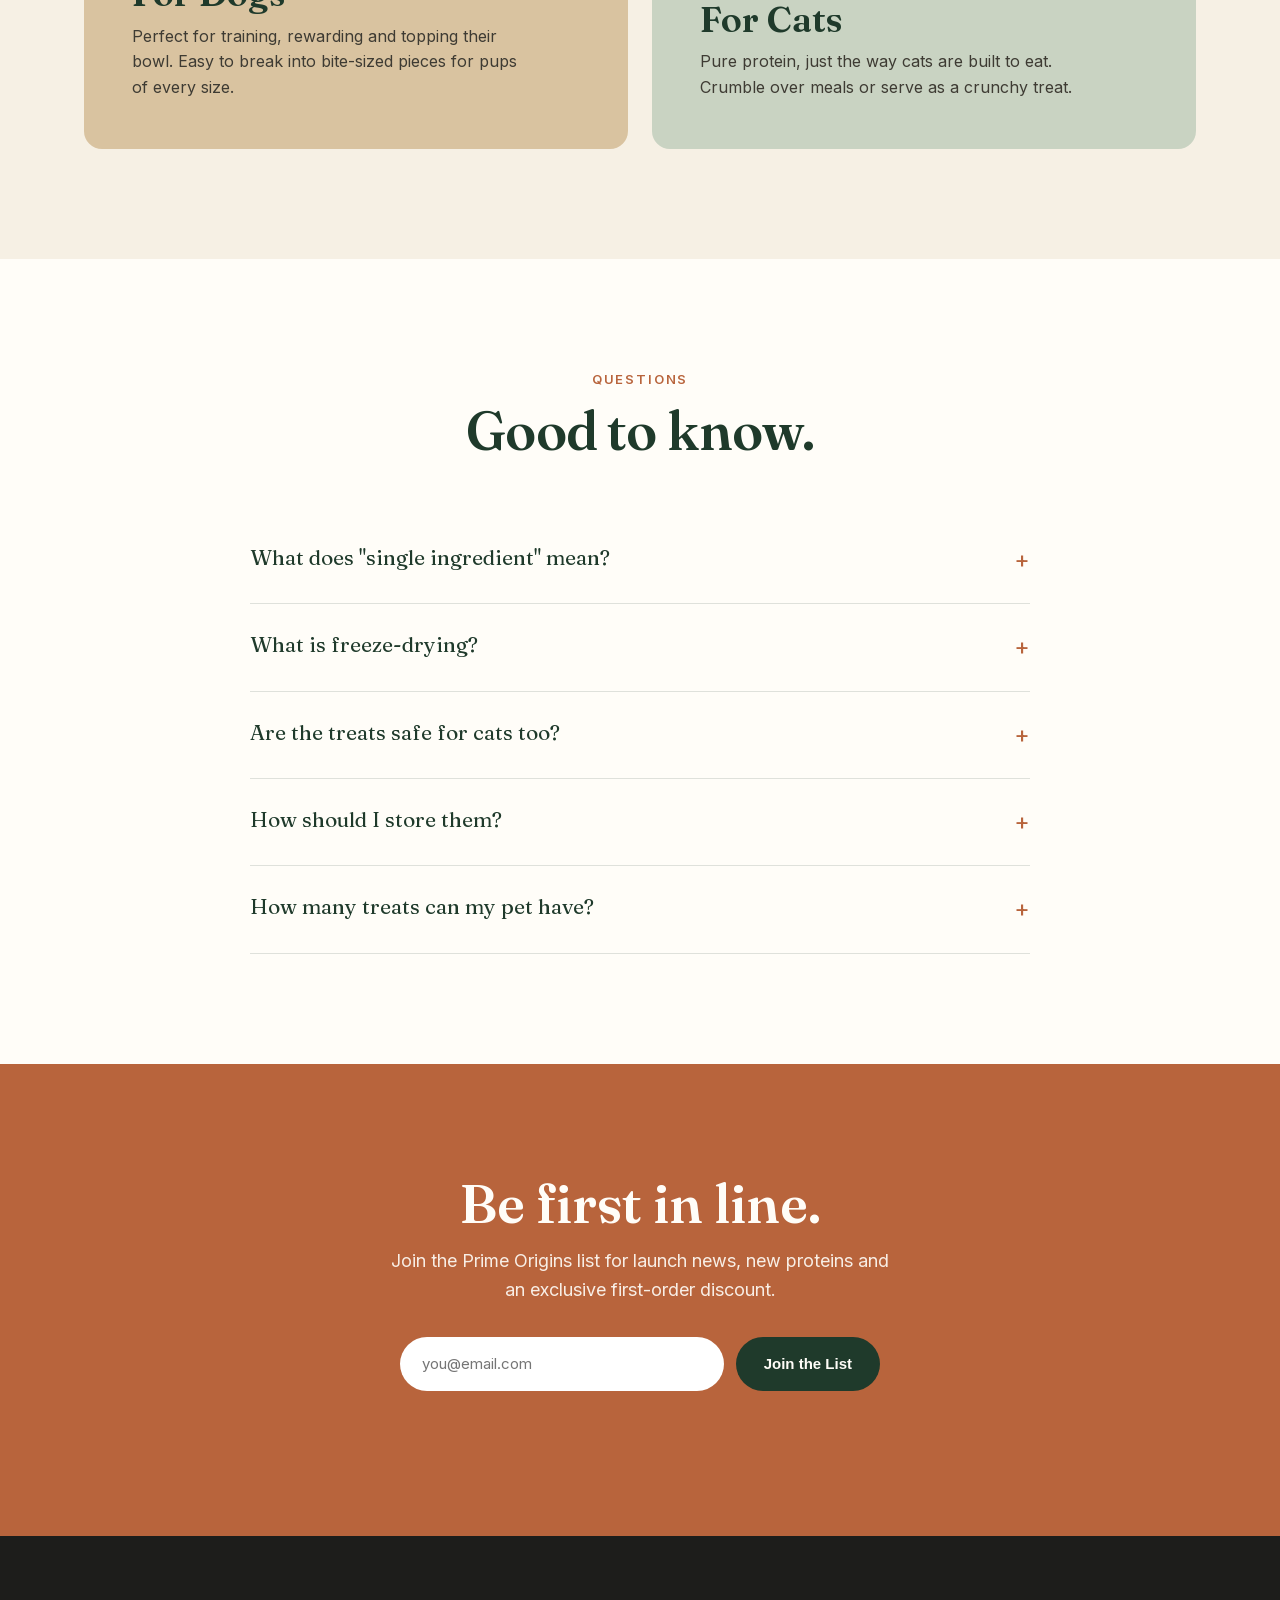
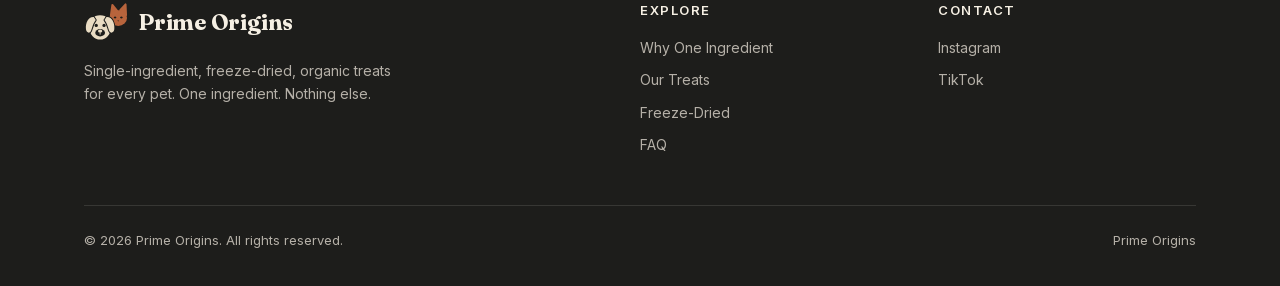
==== commit 68445e65: "Switch to v2 dog + cat logo (header, footer, favicon); keep v1 leaf in brand/ Co-Authored-By: Claude" ====
--- a/index.html
+++ b/index.html
@@ -20,7 +20,7 @@
 <header>
   <nav class="wrap nav" id="nav">
     <a href="#" class="logo" aria-label="Prime Origins home">
-      <svg viewBox="0 0 64 64" aria-hidden="true"><rect width="64" height="64" rx="14" fill="#1f3a2b"/><path d="M32 14c-9 6-13 14-13 22a13 13 0 0 0 26 0c0-8-4-16-13-22z" fill="#e9dcc3"/><path d="M32 22v26" stroke="#1f3a2b" stroke-width="3" stroke-linecap="round"/></svg>
+      <img src="/logo-mark.svg" alt="" width="44" height="44">
       <span>Prime Origins</span>
     </a>
     <ul>
@@ -300,7 +300,7 @@
     <div class="foot-grid">
       <div>
         <a href="#" class="logo foot-logo">
-          <svg viewBox="0 0 64 64" aria-hidden="true"><rect width="64" height="64" rx="14" fill="#e9dcc3"/><path d="M32 14c-9 6-13 14-13 22a13 13 0 0 0 26 0c0-8-4-16-13-22z" fill="#1f3a2b"/><path d="M32 22v26" stroke="#e9dcc3" stroke-width="3" stroke-linecap="round"/></svg>
+          <img src="/logo-mark-reversed.svg" alt="" width="44" height="44">
           <span>Prime Origins</span>
         </a>
         <p class="foot-blurb">Single-ingredient, freeze-dried, organic treats for every pet. One ingredient. Nothing else.</p>
--- a/styles.css
+++ b/styles.css
@@ -45,7 +45,7 @@
 }
 .nav { display: flex; align-items: center; justify-content: space-between; height: 72px; }
 .logo { display: flex; align-items: center; gap: 10px; text-decoration: none; }
-.logo svg { width: 36px; height: 36px; }
+.logo img { width: 44px; height: 44px; display: block; }
 .logo span { font-family: "Fraunces", serif; font-size: 22px; font-weight: 700; color: var(--forest); letter-spacing: -.01em; }
 .nav ul { display: flex; gap: 32px; list-style: none; }
 .nav ul a { text-decoration: none; font-size: 15px; font-weight: 500; color: var(--forest); }
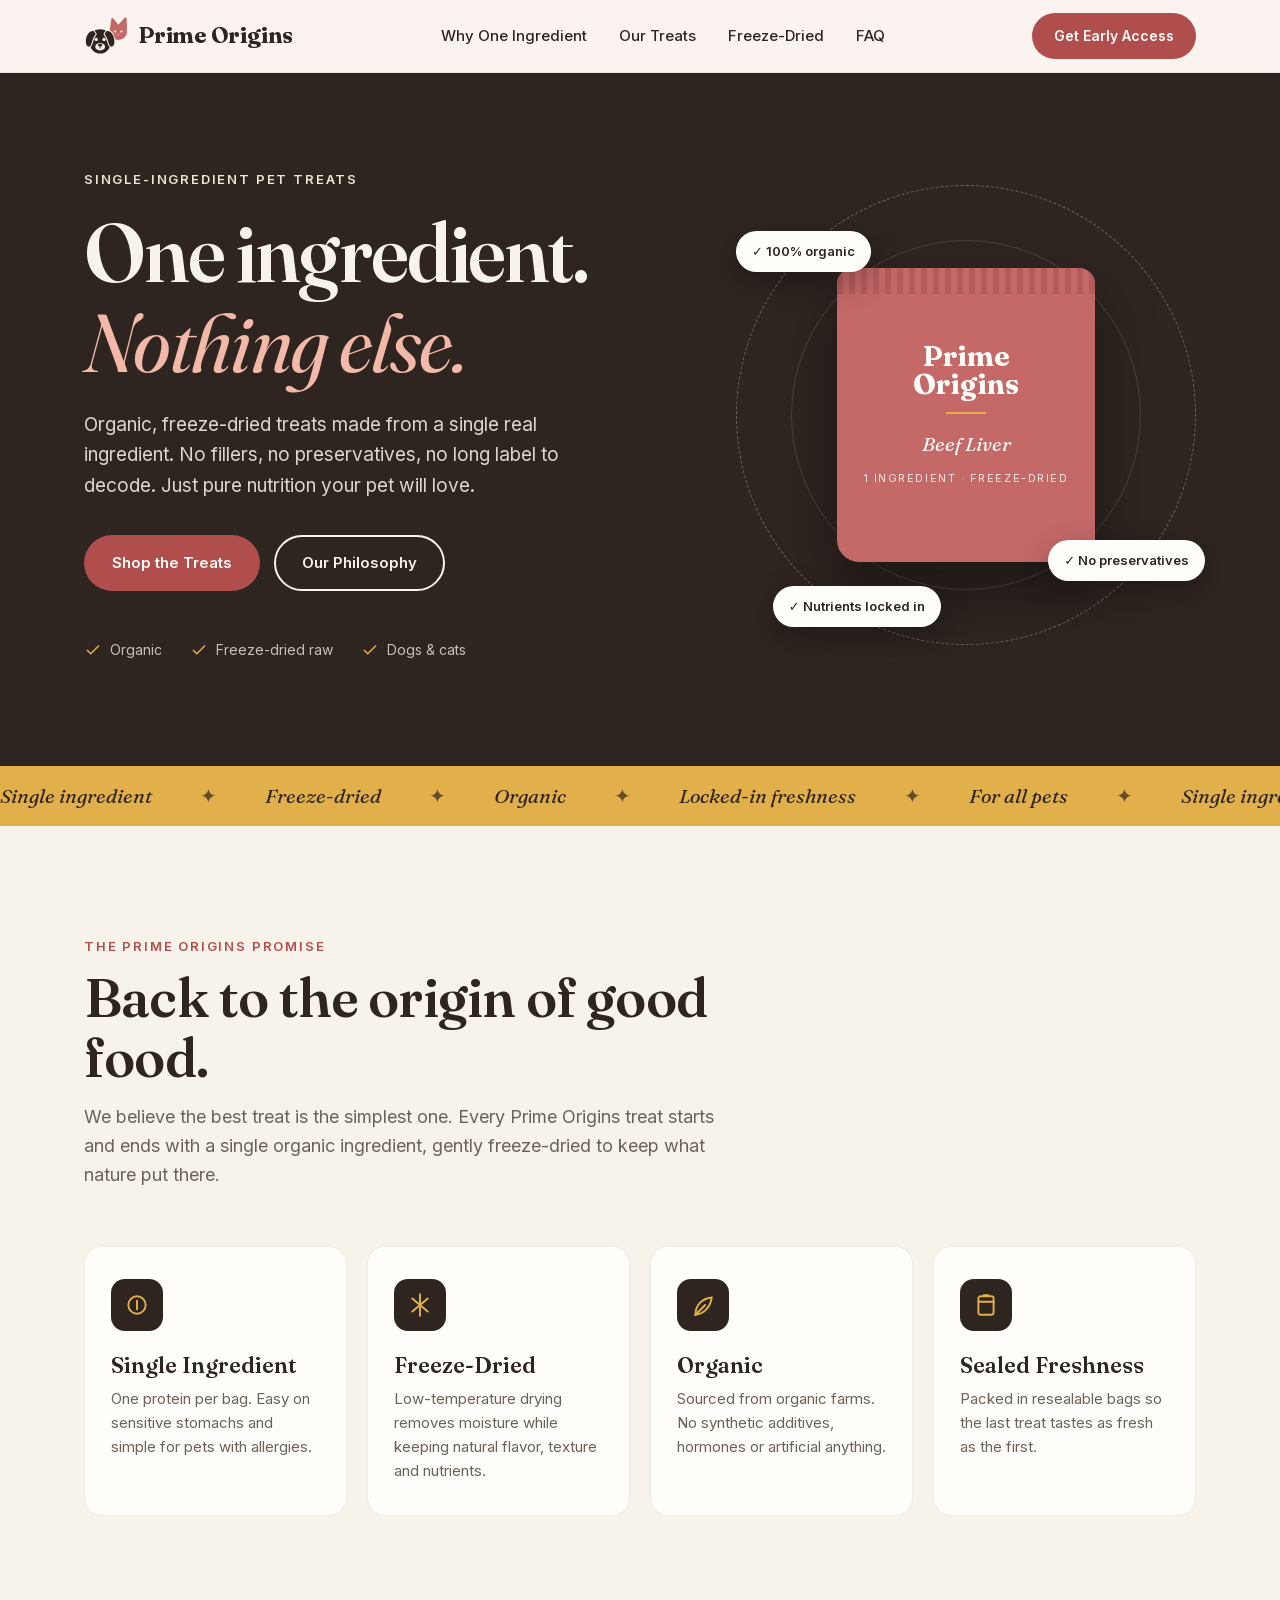
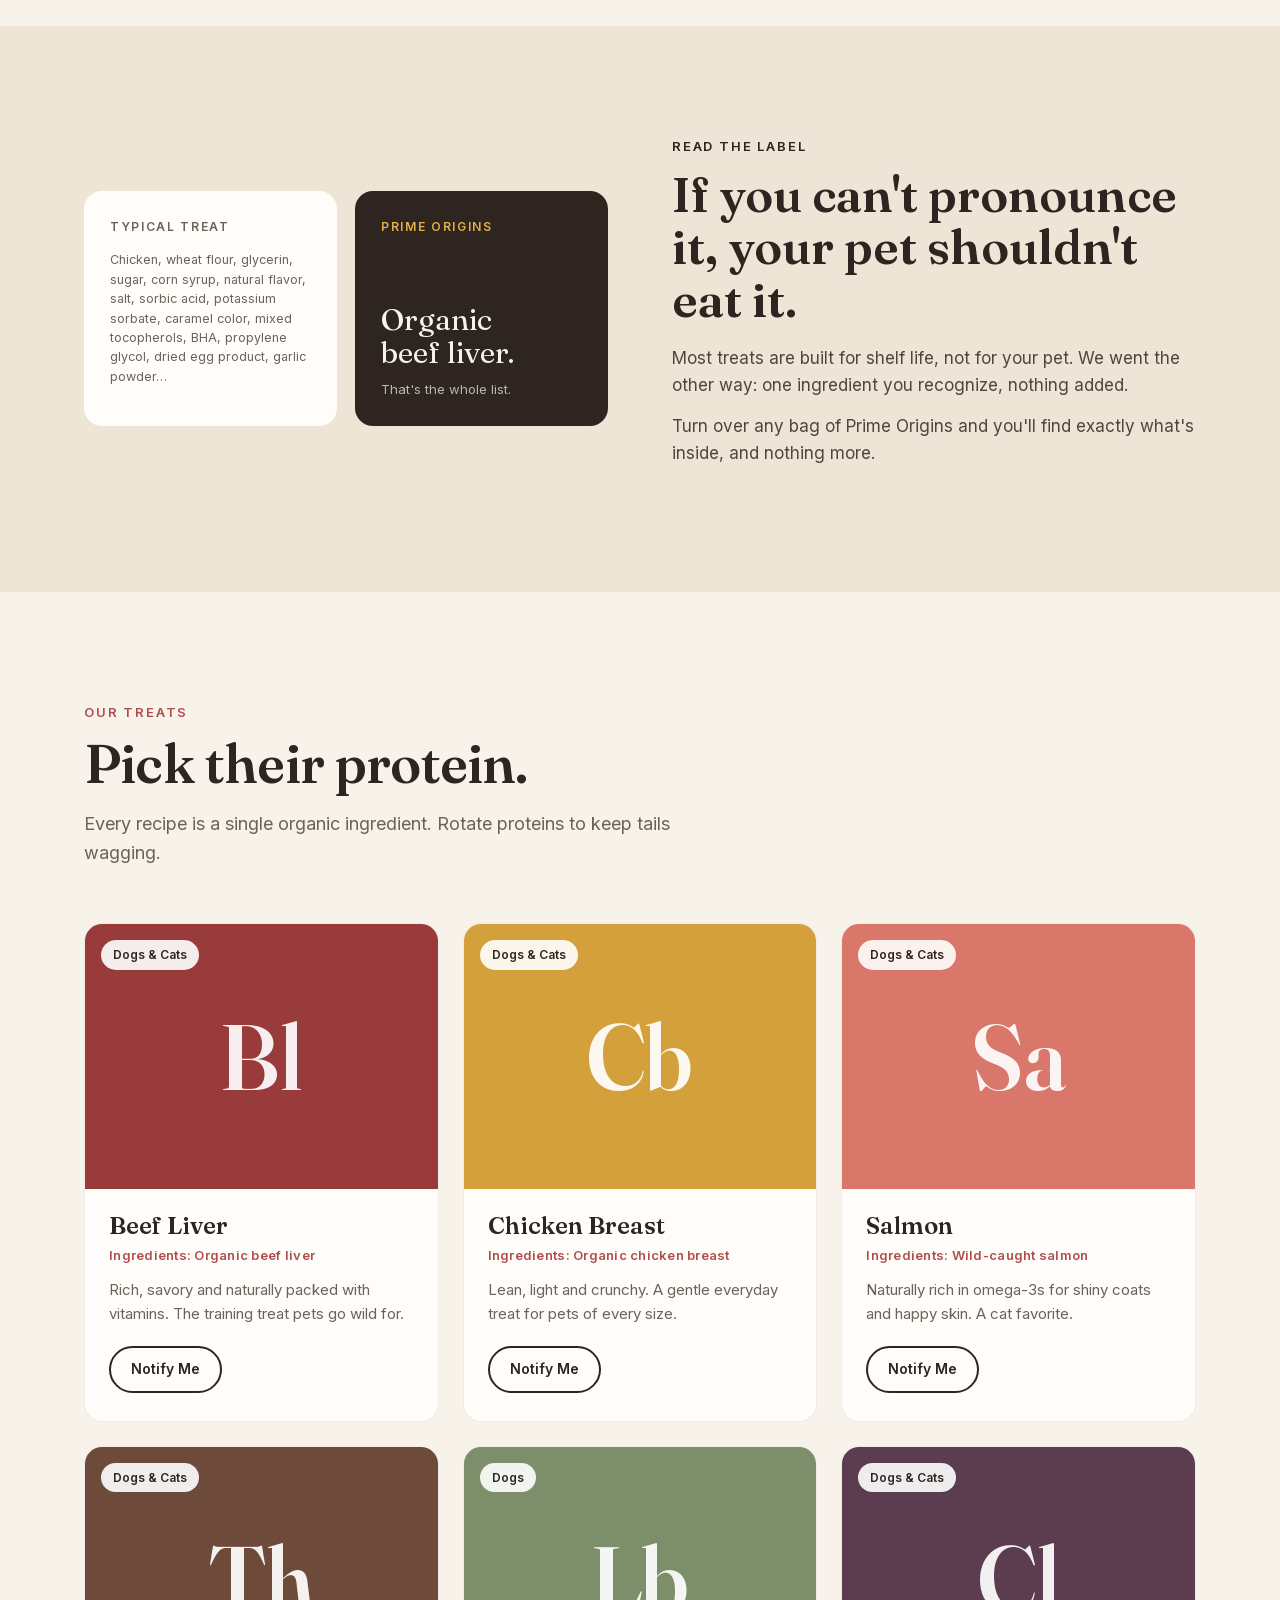
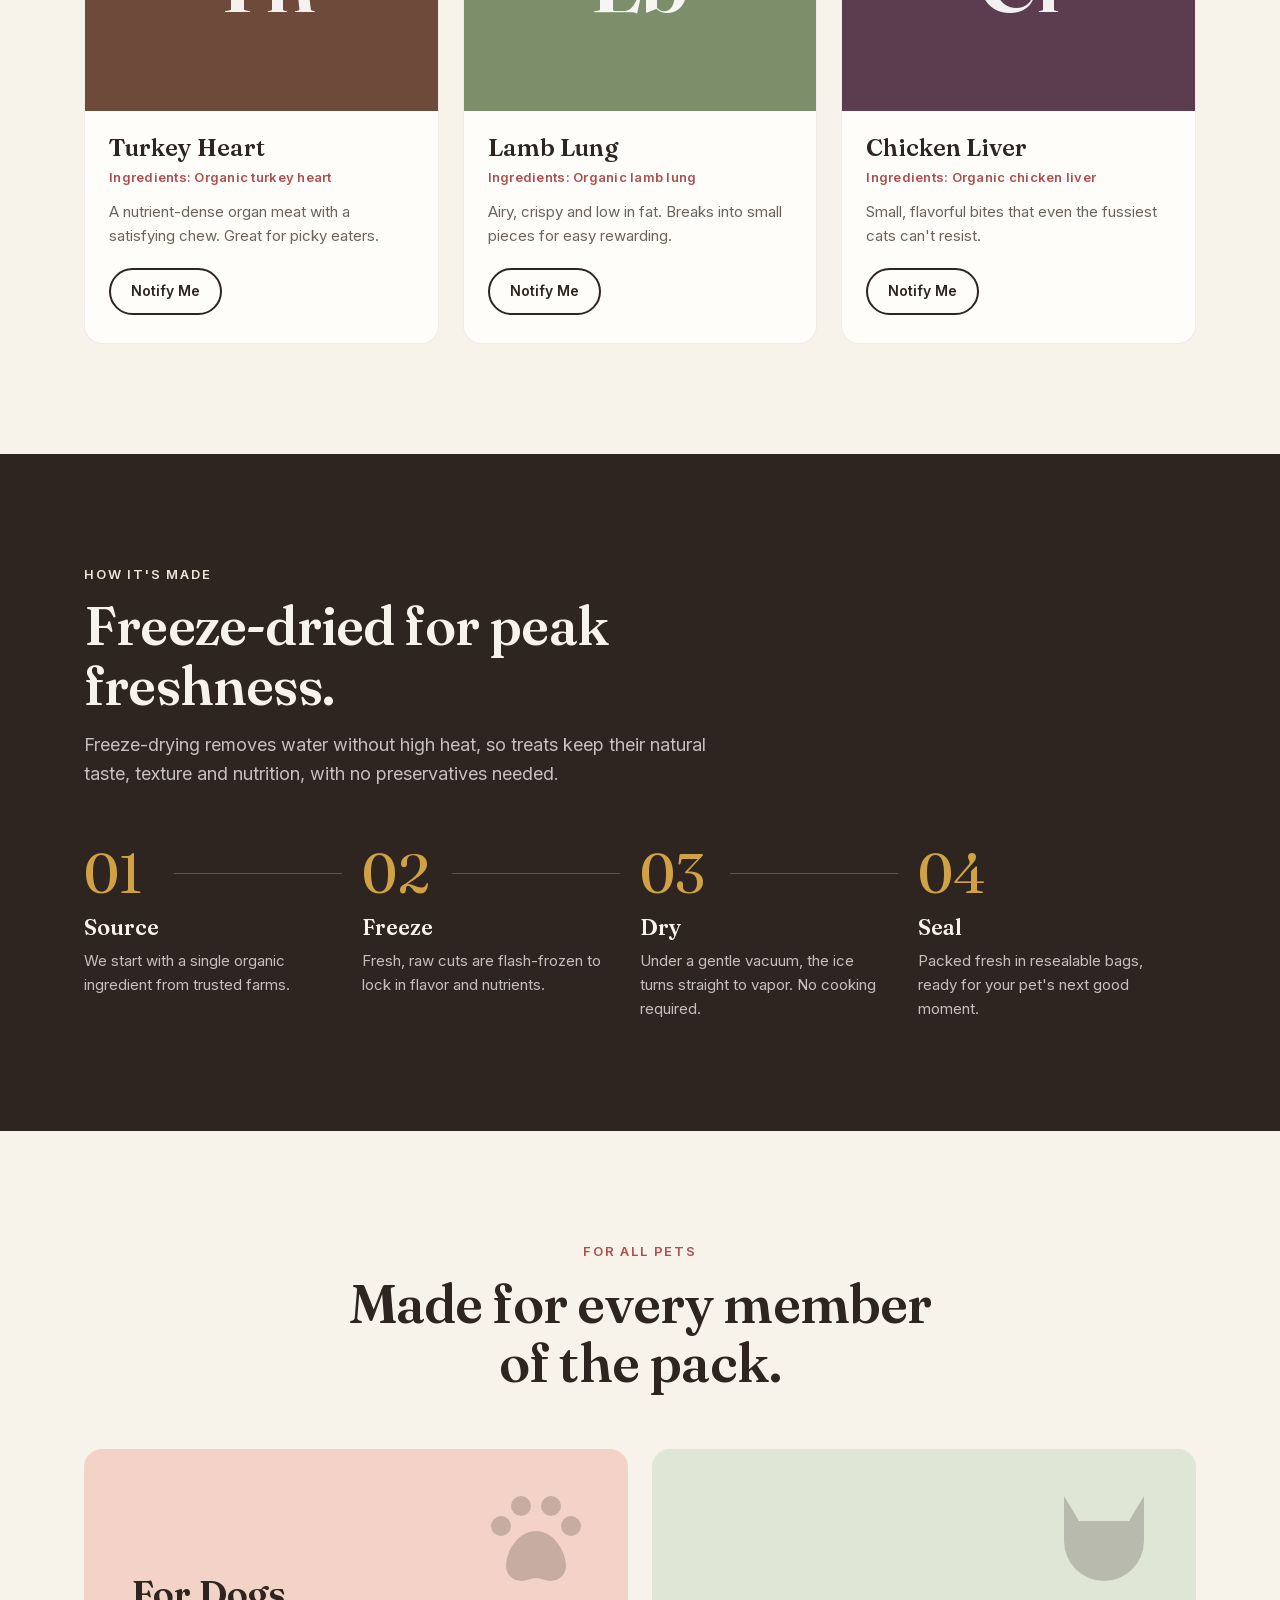
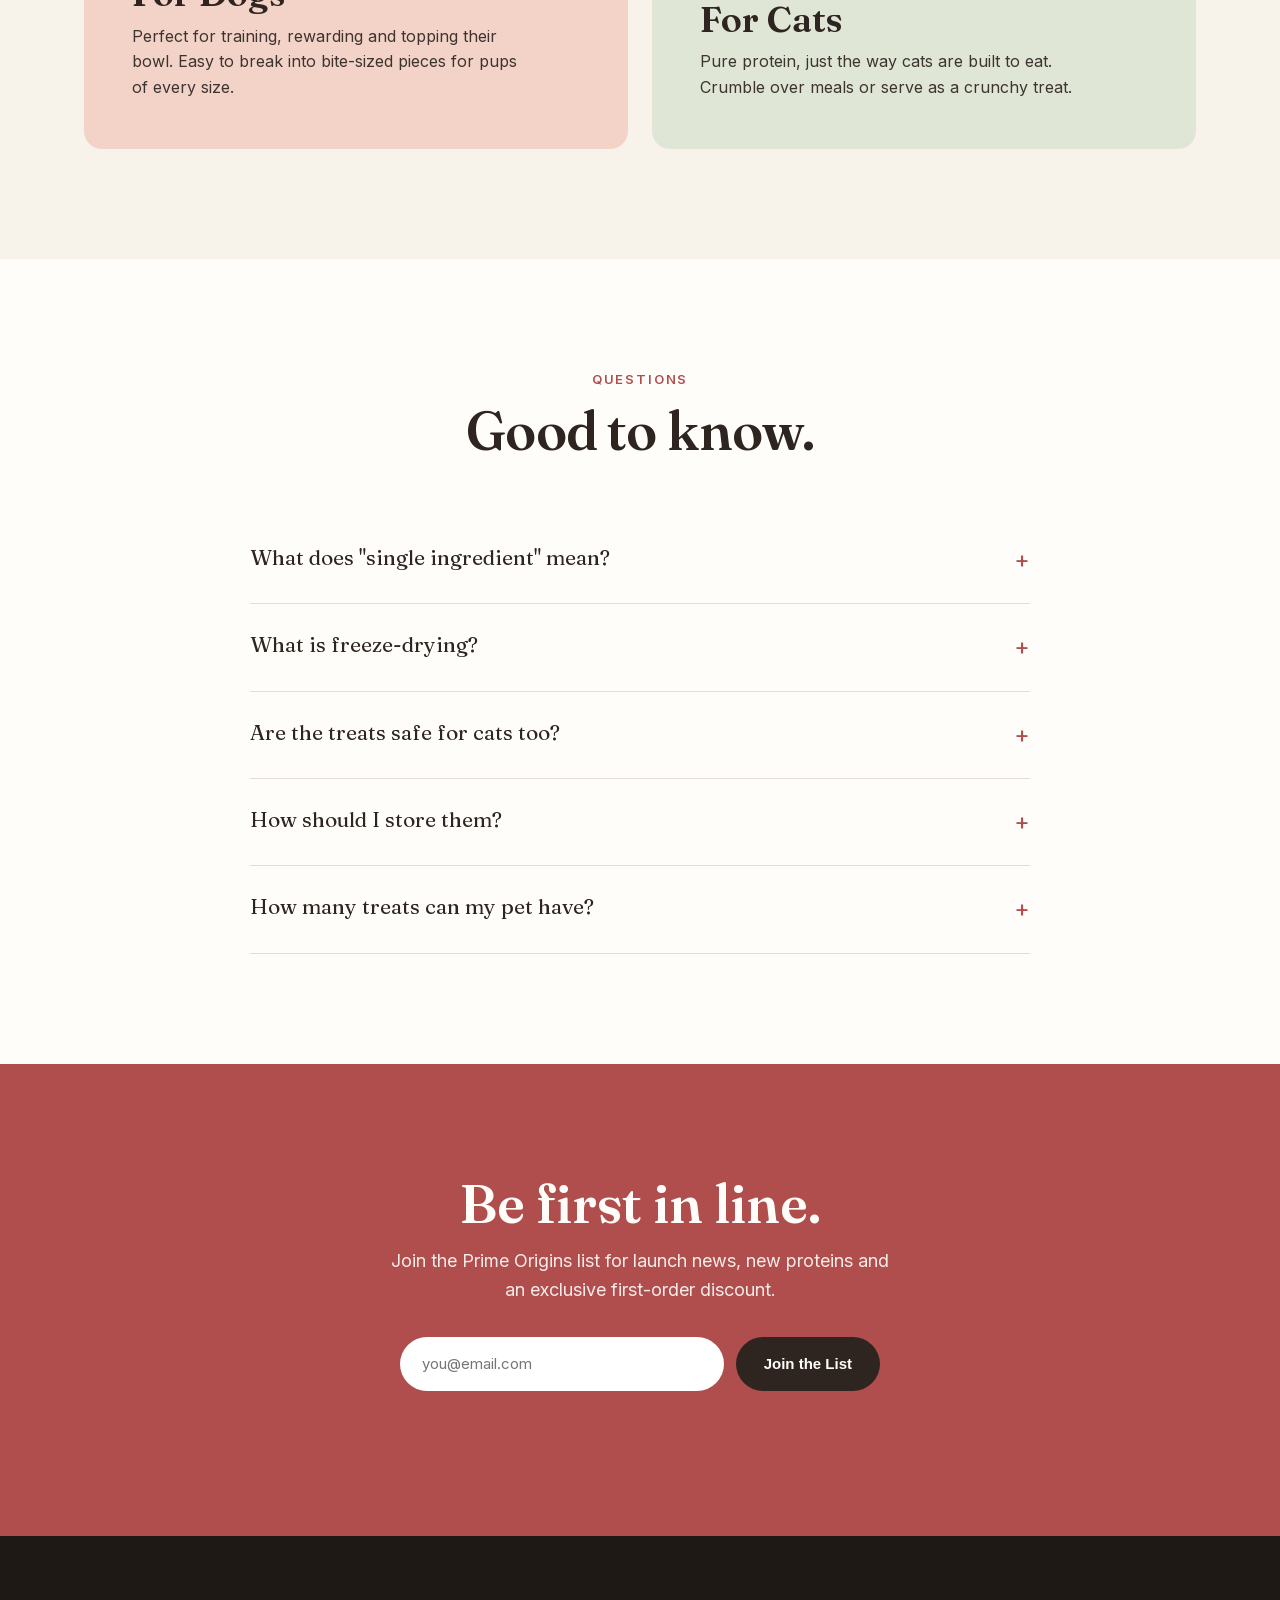
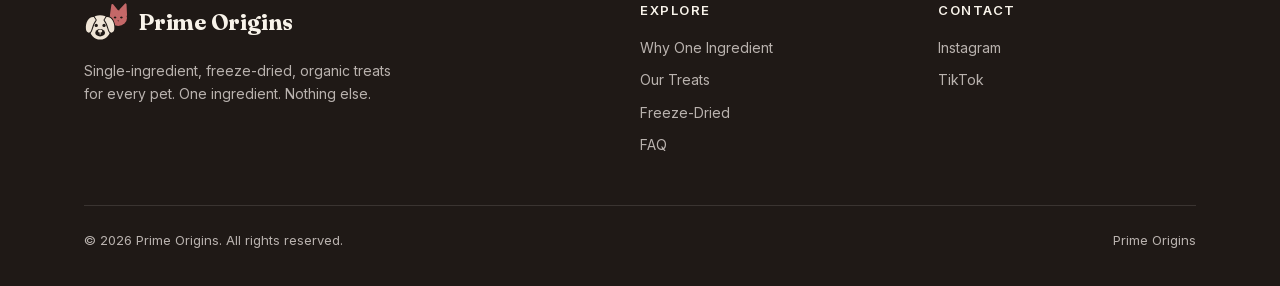
==== commit 6526f92b: "Stamp CSS/JS URLs with content hashes so color changes show immediately Co-Authored-By: Claude Opus " ====
--- a/index.html
+++ b/index.html
@@ -12,8 +12,8 @@
   <link rel="icon" href="/favicon.svg" type="image/svg+xml">
   <link rel="preload" href="/fonts/fraunces-normal.woff2" as="font" type="font/woff2" crossorigin>
   <link rel="preload" href="/fonts/inter-normal.woff2" as="font" type="font/woff2" crossorigin>
-  <link rel="stylesheet" href="/fonts/fonts.css">
-  <link rel="stylesheet" href="/styles.css">
+  <link rel="stylesheet" href="/fonts/fonts.css?v=02822b6bf5">
+  <link rel="stylesheet" href="/styles.css?v=93c80685e5">
 </head>
 <body>
 
@@ -329,6 +329,6 @@
   </div>
 </footer>
 
-<script src="/app.js" defer></script>
+<script src="/app.js?v=e9bcbd8aa5" defer></script>
 </body>
 </html>
--- a/styles.css
+++ b/styles.css
@@ -1,12 +1,19 @@
 :root {
-  --forest: #1f3a2b;
-  --forest-2: #2c4f3b;
-  --cream: #f6f0e4;
-  --sand: #e9dcc3;
-  --clay: #b8643c;
-  --ink: #1d1d1b;
-  --muted: #5d5a52;
-  --white: #fffdf8;
+  /* Brand red comes from the packaging (coral bag #c46868). It is the accent, not the whole
+     page: espresso darks, oat neutrals, and sage + gold as secondary colors balance it. */
+  --deep: #2e2420;    /* espresso: dark sections, headings */
+  --deep-2: #4a3a33;
+  --cream: #f8f3ea;   /* page background */
+  --blush: #efe5d6;   /* oat: soft panels and light text on dark */
+  --red: #b04e4e;     /* brand red for text + buttons: 5.2:1 with white */
+  --coral: #c46868;   /* packaging coral, decorative only */
+  --peach: #f2b8a8;
+  --sage: #7d8f6a;
+  --sage-light: #dfe6d6;
+  --gold: #e2b04a;
+  --ink: #1f1916;
+  --muted: #6b625a;
+  --white: #fffdf9;
   --radius: 18px;
   --max: 1160px;
 }
@@ -25,7 +32,7 @@
 .wrap { max-width: var(--max); margin: 0 auto; padding: 0 24px; }
 .eyebrow {
   font-size: 13px; font-weight: 600; letter-spacing: .14em; text-transform: uppercase;
-  color: var(--clay);
+  color: var(--red);
 }
 .btn {
   display: inline-block; padding: 14px 26px; border-radius: 999px;
@@ -33,57 +40,57 @@
   border: 2px solid transparent; cursor: pointer;
 }
 .btn:hover { transform: translateY(-1px); }
-.btn-primary { background: var(--clay); color: var(--white); }
-.btn-primary:hover { background: #a3542f; }
+.btn-primary { background: var(--red); color: var(--white); }
+.btn-primary:hover { background: #973f40; }
 .btn-ghost { border-color: currentColor; }
 
 /* Nav */
 header {
   position: sticky; top: 0; z-index: 50;
-  background: rgba(246, 240, 228, .92); backdrop-filter: blur(8px);
-  border-bottom: 1px solid rgba(31, 58, 43, .08);
+  background: rgba(251, 243, 240, .92); backdrop-filter: blur(8px);
+  border-bottom: 1px solid rgba(75, 27, 31, .08);
 }
 .nav { display: flex; align-items: center; justify-content: space-between; height: 72px; }
 .logo { display: flex; align-items: center; gap: 10px; text-decoration: none; }
 .logo img { width: 44px; height: 44px; display: block; }
-.logo span { font-family: "Fraunces", serif; font-size: 22px; font-weight: 700; color: var(--forest); letter-spacing: -.01em; }
+.logo span { font-family: "Fraunces", serif; font-size: 22px; font-weight: 700; color: var(--deep); letter-spacing: -.01em; }
 .nav ul { display: flex; gap: 32px; list-style: none; }
-.nav ul a { text-decoration: none; font-size: 15px; font-weight: 500; color: var(--forest); }
-.nav ul a:hover { color: var(--clay); }
+.nav ul a { text-decoration: none; font-size: 15px; font-weight: 500; color: var(--deep); }
+.nav ul a:hover { color: var(--red); }
 .nav .btn { padding: 10px 20px; font-size: 14px; }
 .menu-toggle { display: none; background: none; border: 0; cursor: pointer; padding: 8px; }
-.menu-toggle span { display: block; width: 22px; height: 2px; background: var(--forest); margin: 5px 0; }
+.menu-toggle span { display: block; width: 22px; height: 2px; background: var(--deep); margin: 5px 0; }
 
 /* Hero */
-.hero { background: var(--forest); color: var(--cream); overflow: hidden; position: relative; }
+.hero { background: var(--deep); color: var(--cream); overflow: hidden; position: relative; }
 .hero-grid { display: grid; grid-template-columns: 1.1fr .9fr; gap: 48px; align-items: center; padding-top: 96px; padding-bottom: 104px; }
 .hero h1 { font-size: clamp(44px, 6.4vw, 84px); letter-spacing: -.02em; margin: 18px 0 22px; }
-.hero h1 em { font-style: italic; color: var(--sand); font-weight: 400; }
-.hero p.lead { font-size: 19px; max-width: 520px; color: rgba(246, 240, 228, .85); margin-bottom: 34px; }
-.hero .eyebrow { color: var(--sand); }
+.hero h1 em { font-style: italic; color: var(--peach); font-weight: 400; }
+.hero p.lead { font-size: 19px; max-width: 520px; color: rgba(251, 243, 240, .85); margin-bottom: 34px; }
+.hero .eyebrow { color: var(--blush); }
 .hero-actions { display: flex; gap: 14px; flex-wrap: wrap; }
 .hero .btn-ghost { color: var(--cream); }
 .hero-badges { display: flex; gap: 28px; margin-top: 48px; flex-wrap: wrap; }
-.hero-badges div { font-size: 14px; color: rgba(246, 240, 228, .75); display: flex; align-items: center; gap: 8px; }
-.hero-badges svg { width: 18px; height: 18px; color: var(--sand); }
+.hero-badges div { font-size: 14px; color: rgba(251, 243, 240, .75); display: flex; align-items: center; gap: 8px; }
+.hero-badges svg { width: 18px; height: 18px; color: var(--gold); }
 .hero-art { position: relative; aspect-ratio: 1; max-width: 460px; justify-self: end; width: 100%; }
-.hero-art .ring { position: absolute; inset: 0; border-radius: 50%; border: 1px dashed rgba(233, 220, 195, .35); }
-.hero-art .ring.r2 { inset: 12%; border-style: solid; border-color: rgba(233, 220, 195, .15); }
+.hero-art .ring { position: absolute; inset: 0; border-radius: 50%; border: 1px dashed rgba(243, 217, 212, .35); }
+.hero-art .ring.r2 { inset: 12%; border-style: solid; border-color: rgba(243, 217, 212, .15); }
 .hero-art .bag {
-  position: absolute; inset: 18% 22%; background: var(--sand); border-radius: 16px 16px 22px 22px;
+  position: absolute; inset: 18% 22%; background: var(--coral); border-radius: 16px 16px 22px 22px;
   box-shadow: 0 30px 60px rgba(0,0,0,.35); display: flex; flex-direction: column; align-items: center; justify-content: center;
-  color: var(--forest); text-align: center; padding: 24px;
+  color: var(--white); text-align: center; padding: 24px;
 }
 .hero-art .bag::before {
   content: ""; position: absolute; top: 0; left: 0; right: 0; height: 26px; border-radius: 16px 16px 0 0;
-  background: repeating-linear-gradient(90deg, #d8c8a8 0 6px, var(--sand) 6px 12px);
+  background: repeating-linear-gradient(90deg, #b45b5b 0 6px, var(--coral) 6px 12px);
 }
 .bag .b-brand { font-family: "Fraunces", serif; font-weight: 700; font-size: clamp(20px, 2.4vw, 28px); line-height: 1; }
-.bag .b-line { width: 40px; height: 2px; background: var(--clay); margin: 14px 0; }
+.bag .b-line { width: 40px; height: 2px; background: var(--gold); margin: 14px 0; }
 .bag .b-prod { font-family: "Fraunces", serif; font-style: italic; font-size: clamp(16px, 1.8vw, 20px); }
 .bag .b-tag { font-size: 11px; letter-spacing: .14em; text-transform: uppercase; margin-top: 10px; color: var(--muted); }
 .hero-art .chip {
-  position: absolute; background: var(--white); color: var(--forest); border-radius: 999px; padding: 10px 16px;
+  position: absolute; background: var(--white); color: var(--deep); border-radius: 999px; padding: 10px 16px;
   font-size: 13px; font-weight: 600; box-shadow: 0 10px 30px rgba(0,0,0,.25); white-space: nowrap;
 }
 .chip.c1 { top: 10%; left: 0; }
@@ -91,7 +98,7 @@
 .chip.c3 { bottom: 4%; left: 8%; }
 
 /* Marquee */
-.strip { background: var(--clay); color: var(--white); overflow: hidden; white-space: nowrap; padding: 14px 0; }
+.strip { background: var(--gold); color: var(--deep); overflow: hidden; white-space: nowrap; padding: 14px 0; }
 .strip-track { display: inline-flex; gap: 48px; animation: scroll 30s linear infinite; font-family: "Fraunces", serif; font-size: 20px; font-style: italic; }
 .strip-track span::after { content: "✦"; margin-left: 48px; font-style: normal; opacity: .7; }
 @keyframes scroll { to { transform: translateX(-50%); } }
@@ -99,101 +106,101 @@
 /* Sections */
 section { padding: 110px 0; }
 .section-head { max-width: 640px; margin-bottom: 56px; }
-.section-head h2 { font-size: clamp(34px, 4.4vw, 54px); margin: 12px 0 16px; color: var(--forest); letter-spacing: -.015em; }
+.section-head h2 { font-size: clamp(34px, 4.4vw, 54px); margin: 12px 0 16px; color: var(--deep); letter-spacing: -.015em; }
 .section-head p { font-size: 18px; color: var(--muted); }
 .center { text-align: center; margin-left: auto; margin-right: auto; }
 
 /* Pillars */
 .pillars { display: grid; grid-template-columns: repeat(4, 1fr); gap: 20px; }
-.pillar { background: var(--white); border-radius: var(--radius); padding: 32px 26px; border: 1px solid rgba(31,58,43,.08); }
-.pillar .icon { width: 52px; height: 52px; border-radius: 14px; background: var(--forest); color: var(--sand); display: grid; place-items: center; margin-bottom: 22px; }
+.pillar { background: var(--white); border-radius: var(--radius); padding: 32px 26px; border: 1px solid rgba(75, 27, 31,.08); }
+.pillar .icon { width: 52px; height: 52px; border-radius: 14px; background: var(--deep); color: var(--gold); display: grid; place-items: center; margin-bottom: 22px; }
 .pillar .icon svg { width: 26px; height: 26px; }
-.pillar h3 { font-size: 22px; color: var(--forest); margin-bottom: 10px; }
+.pillar h3 { font-size: 22px; color: var(--deep); margin-bottom: 10px; }
 .pillar p { color: var(--muted); font-size: 15px; }
 
 /* Label compare */
-.compare { background: var(--sand); }
+.compare { background: var(--blush); }
 .compare-grid { display: grid; grid-template-columns: 1fr 1fr; gap: 64px; align-items: center; }
 .labels { display: grid; grid-template-columns: 1fr 1fr; gap: 18px; }
 .label-card { background: var(--white); border-radius: var(--radius); padding: 26px; font-size: 14px; }
 .label-card h4 { font-size: 12px; letter-spacing: .14em; text-transform: uppercase; margin-bottom: 14px; color: var(--muted); }
 .label-card.theirs p { color: var(--muted); font-size: 12.5px; line-height: 1.55; }
-.label-card.ours { background: var(--forest); color: var(--cream); display: flex; flex-direction: column; }
-.label-card.ours h4 { color: var(--sand); }
+.label-card.ours { background: var(--deep); color: var(--cream); display: flex; flex-direction: column; }
+.label-card.ours h4 { color: var(--gold); }
 .label-card.ours .one { font-family: "Fraunces", serif; font-size: 30px; line-height: 1.1; margin-top: auto; }
-.label-card.ours small { display: block; margin-top: 10px; color: rgba(246,240,228,.7); font-size: 13px; }
-.compare h2 { font-size: clamp(32px, 4vw, 48px); color: var(--forest); margin: 12px 0 18px; }
-.compare p { color: #4a463e; font-size: 17px; margin-bottom: 14px; }
+.label-card.ours small { display: block; margin-top: 10px; color: rgba(251, 243, 240,.7); font-size: 13px; }
+.compare h2 { font-size: clamp(32px, 4vw, 48px); color: var(--deep); margin: 12px 0 18px; }
+.compare p { color: #4f463f; font-size: 17px; margin-bottom: 14px; }
 
 /* Products */
 .products { display: grid; grid-template-columns: repeat(3, 1fr); gap: 24px; }
-.product { background: var(--white); border-radius: var(--radius); overflow: hidden; border: 1px solid rgba(31,58,43,.08); transition: transform .2s, box-shadow .2s; display: flex; flex-direction: column; }
-.product:hover { transform: translateY(-4px); box-shadow: 0 20px 40px rgba(31,58,43,.10); }
+.product { background: var(--white); border-radius: var(--radius); overflow: hidden; border: 1px solid rgba(75, 27, 31,.08); transition: transform .2s, box-shadow .2s; display: flex; flex-direction: column; }
+.product:hover { transform: translateY(-4px); box-shadow: 0 20px 40px rgba(75, 27, 31,.10); }
 .product-art { aspect-ratio: 4/3; display: grid; place-items: center; position: relative; }
 .product-art .p-letter { font-family: "Fraunces", serif; font-size: 92px; font-weight: 600; color: rgba(255,255,255,.92); line-height: 1; }
-.product-art .p-pet { position: absolute; top: 16px; left: 16px; background: rgba(255,255,255,.9); color: var(--forest); font-size: 12px; font-weight: 600; padding: 5px 12px; border-radius: 999px; }
+.product-art .p-pet { position: absolute; top: 16px; left: 16px; background: rgba(255,255,255,.9); color: var(--deep); font-size: 12px; font-weight: 600; padding: 5px 12px; border-radius: 999px; }
 .product-body { padding: 24px 24px 28px; display: flex; flex-direction: column; flex: 1; }
-.product h3 { font-size: 24px; color: var(--forest); }
-.product .ingredient { font-size: 13px; color: var(--clay); font-weight: 600; margin: 6px 0 12px; letter-spacing: .02em; }
+.product h3 { font-size: 24px; color: var(--deep); }
+.product .ingredient { font-size: 13px; color: var(--red); font-weight: 600; margin: 6px 0 12px; letter-spacing: .02em; }
 .product p { color: var(--muted); font-size: 15px; margin-bottom: 20px; }
-.product .btn { margin-top: auto; align-self: flex-start; padding: 10px 20px; font-size: 14px; color: var(--forest); }
+.product .btn { margin-top: auto; align-self: flex-start; padding: 10px 20px; font-size: 14px; color: var(--deep); }
 
 /* Process */
-.process { background: var(--forest); color: var(--cream); }
+.process { background: var(--deep); color: var(--cream); }
 .process .section-head h2 { color: var(--cream); }
-.process .section-head p { color: rgba(246,240,228,.75); }
-.process .eyebrow { color: var(--sand); }
+.process .section-head p { color: rgba(251, 243, 240,.75); }
+.process .eyebrow { color: var(--blush); }
 .steps { display: grid; grid-template-columns: repeat(4, 1fr); gap: 0; counter-reset: step; }
 .step { padding: 0 28px 0 0; position: relative; }
 .step::before {
   counter-increment: step; content: "0" counter(step);
-  font-family: "Fraunces", serif; font-size: 56px; color: var(--sand); opacity: .9; display: block; margin-bottom: 14px; line-height: 1;
-}
-.step::after { content: ""; position: absolute; top: 28px; left: 90px; right: 20px; height: 1px; background: rgba(233,220,195,.25); }
+  font-family: "Fraunces", serif; font-size: 56px; color: var(--gold); opacity: .9; display: block; margin-bottom: 14px; line-height: 1;
+}
+.step::after { content: ""; position: absolute; top: 28px; left: 90px; right: 20px; height: 1px; background: rgba(243, 217, 212,.25); }
 .step:last-child::after { display: none; }
 .step h3 { font-size: 22px; margin-bottom: 10px; }
-.step p { color: rgba(246,240,228,.75); font-size: 15px; }
+.step p { color: rgba(251, 243, 240,.75); font-size: 15px; }
 
 /* Pets */
 .pets-grid { display: grid; grid-template-columns: 1fr 1fr; gap: 24px; }
 .pet-card { border-radius: var(--radius); padding: 48px; min-height: 300px; display: flex; flex-direction: column; justify-content: flex-end; position: relative; overflow: hidden; }
-.pet-card.dog { background: #d9c3a0; }
-.pet-card.cat { background: #c9d3c2; }
-.pet-card svg.pet-icon { position: absolute; top: 32px; right: 32px; width: 120px; height: 120px; opacity: .22; color: var(--forest); }
-.pet-card h3 { font-size: 36px; color: var(--forest); margin-bottom: 10px; }
-.pet-card p { color: #3e3b33; max-width: 400px; }
+.pet-card.dog { background: #f3d3c8; }
+.pet-card.cat { background: var(--sage-light); }
+.pet-card svg.pet-icon { position: absolute; top: 32px; right: 32px; width: 120px; height: 120px; opacity: .22; color: var(--deep); }
+.pet-card h3 { font-size: 36px; color: var(--deep); margin-bottom: 10px; }
+.pet-card p { color: #3d342f; max-width: 400px; }
 
 /* FAQ */
 .faq { background: var(--white); }
 .faq-list { max-width: 780px; margin: 0 auto; }
-details { border-bottom: 1px solid rgba(31,58,43,.14); padding: 24px 0; }
-summary { cursor: pointer; list-style: none; font-family: "Fraunces", serif; font-size: 21px; color: var(--forest); display: flex; justify-content: space-between; gap: 24px; }
+details { border-bottom: 1px solid rgba(75, 27, 31,.14); padding: 24px 0; }
+summary { cursor: pointer; list-style: none; font-family: "Fraunces", serif; font-size: 21px; color: var(--deep); display: flex; justify-content: space-between; gap: 24px; }
 summary::-webkit-details-marker { display: none; }
-summary::after { content: "+"; font-family: "Inter", sans-serif; font-size: 24px; color: var(--clay); transition: transform .2s; }
+summary::after { content: "+"; font-family: "Inter", sans-serif; font-size: 24px; color: var(--red); transition: transform .2s; }
 details[open] summary::after { transform: rotate(45deg); }
 details p { margin-top: 14px; color: var(--muted); }
 
 /* Signup */
-.signup { background: var(--clay); color: var(--white); text-align: center; }
+.signup { background: var(--red); color: var(--white); text-align: center; }
 .signup h2 { font-size: clamp(34px, 4.4vw, 54px); margin-bottom: 14px; }
 .signup p { font-size: 18px; opacity: .9; max-width: 520px; margin: 0 auto 32px; }
 .signup form { display: flex; gap: 12px; max-width: 480px; margin: 0 auto; }
 .signup input {
   flex: 1; padding: 15px 22px; border-radius: 999px; border: 0; font: inherit; font-size: 15px; color: var(--ink); min-width: 0;
 }
-.signup input:focus { outline: 3px solid var(--sand); }
-.signup .btn { background: var(--forest); color: var(--white); }
+.signup input:focus { outline: 3px solid var(--gold); }
+.signup .btn { background: var(--deep); color: var(--white); }
 .signup .note { font-size: 14px; margin-top: 16px; min-height: 1.4em; }
 
 /* Footer */
-footer { background: var(--ink); color: rgba(246,240,228,.7); padding: 64px 0 36px; font-size: 14px; }
+footer { background: var(--ink); color: rgba(251, 243, 240,.7); padding: 64px 0 36px; font-size: 14px; }
 .foot-grid { display: grid; grid-template-columns: 2fr 1fr 1fr; gap: 40px; margin-bottom: 48px; }
 footer .logo span { color: var(--cream); }
 footer h4 { color: var(--cream); font-size: 13px; letter-spacing: .12em; text-transform: uppercase; margin-bottom: 16px; font-weight: 600; }
 footer ul { list-style: none; display: grid; gap: 10px; }
 footer a { text-decoration: none; }
 footer a:hover { color: var(--cream); }
-.foot-bottom { border-top: 1px solid rgba(246,240,228,.12); padding-top: 24px; display: flex; justify-content: space-between; flex-wrap: wrap; gap: 12px; font-size: 13px; }
+.foot-bottom { border-top: 1px solid rgba(251, 243, 240,.12); padding-top: 24px; display: flex; justify-content: space-between; flex-wrap: wrap; gap: 12px; font-size: 13px; }
 
 /* Responsive */
 @media (max-width: 960px) {
@@ -208,7 +215,7 @@
   .menu-toggle { display: block; }
   .nav.open ul {
     display: flex; flex-direction: column; gap: 0; position: absolute; top: 72px; left: 0; right: 0;
-    background: var(--cream); border-bottom: 1px solid rgba(31,58,43,.1); padding: 8px 24px 16px;
+    background: var(--cream); border-bottom: 1px solid rgba(75, 27, 31,.1); padding: 8px 24px 16px;
   }
   .nav.open ul a { display: block; padding: 12px 0; }
   .wrap { padding: 0 16px; }
@@ -229,10 +236,14 @@
 .hero { padding: 0; }
 .foot-logo { margin-bottom: 16px; }
 .foot-blurb { max-width: 320px; }
-.art-1 { background: #8a3b2a; }
-.art-2 { background: #c79a5b; }
-.art-3 { background: #d27a5a; }
-.art-4 { background: #6e5a44; }
-.art-5 { background: #4f6b4a; }
-.art-6 { background: #2f4d5e; }
-
+.art-1 { background: #9a3b3b; }
+.art-2 { background: #d4a03c; }
+.art-3 { background: #d9776a; }
+.art-4 { background: #6e4a3a; }
+.art-5 { background: #7d8f6a; }
+.art-6 { background: #5c3d4f; }
+
+
+/* Red text fails AA on the oat compare panel (4.2:1), so its eyebrow uses espresso. */
+.compare .eyebrow { color: var(--deep); }
+.bag .b-tag { color: rgba(255, 253, 249, .85); }
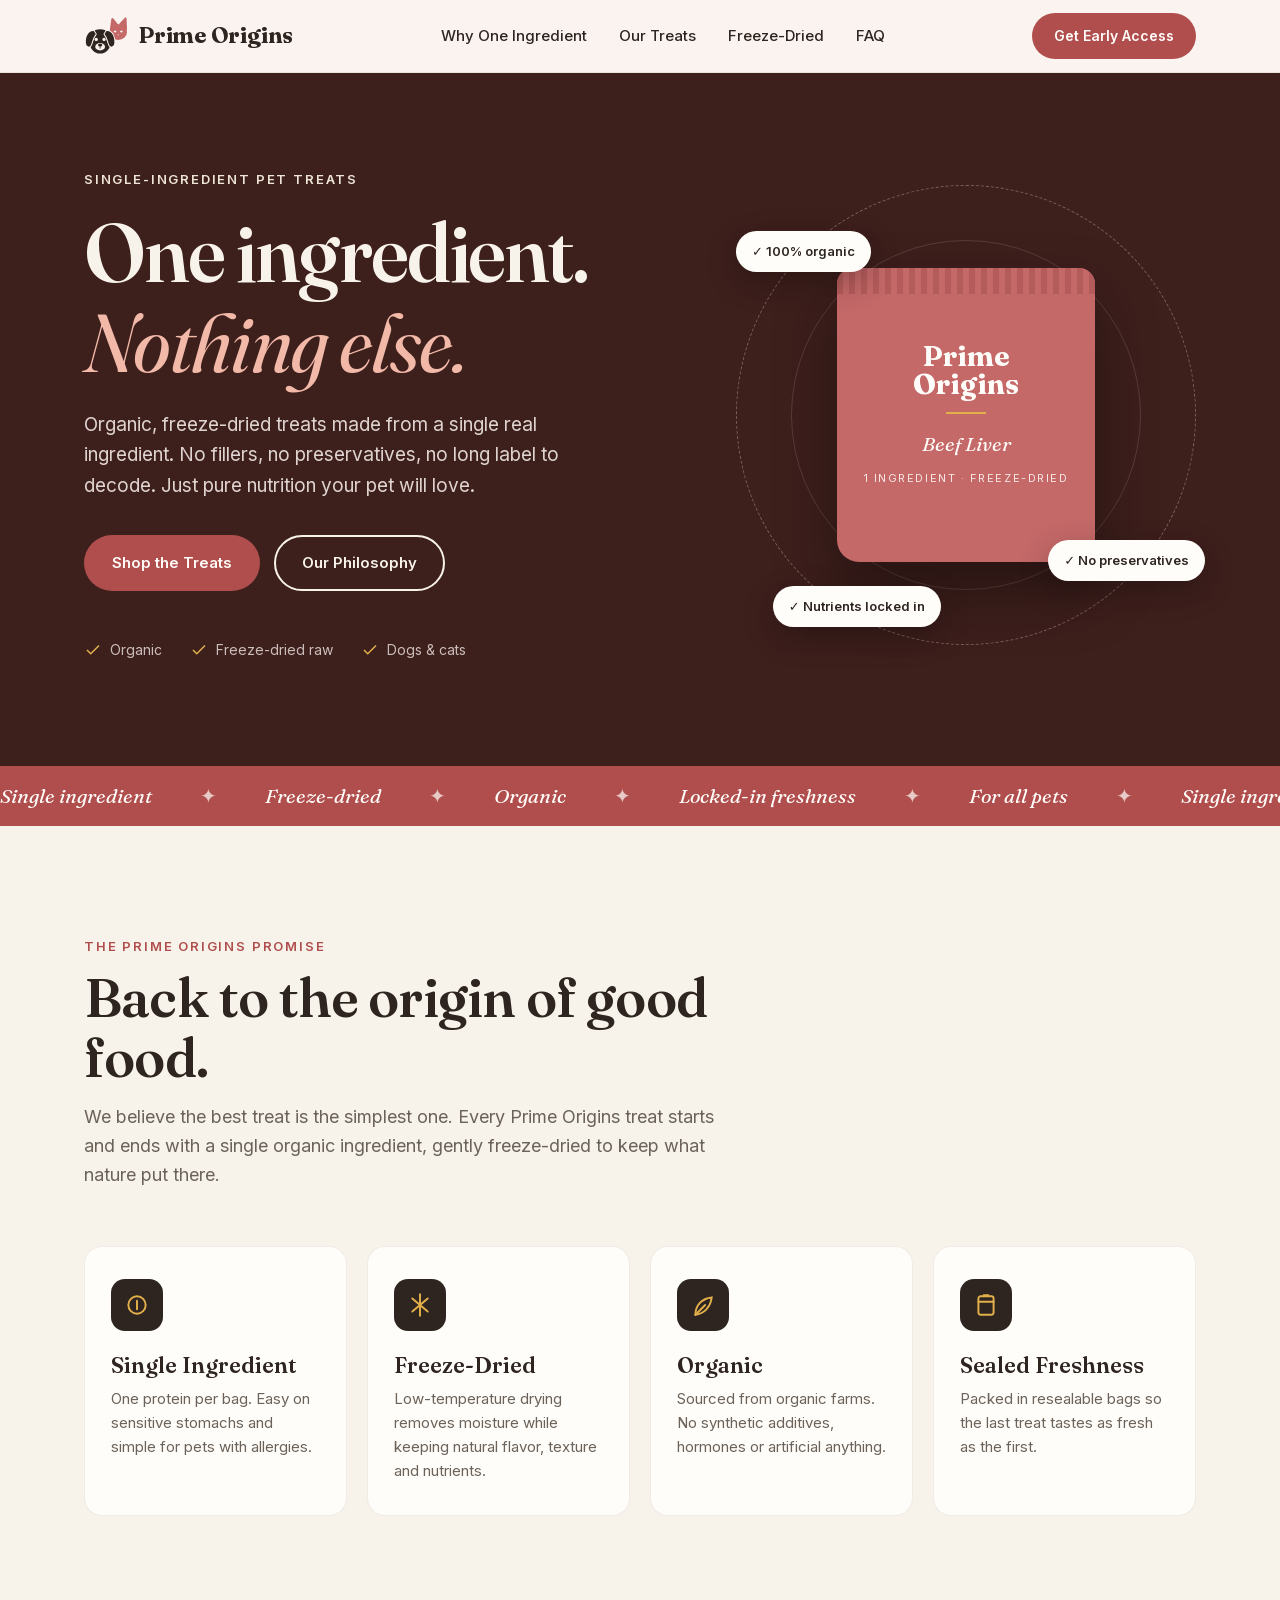
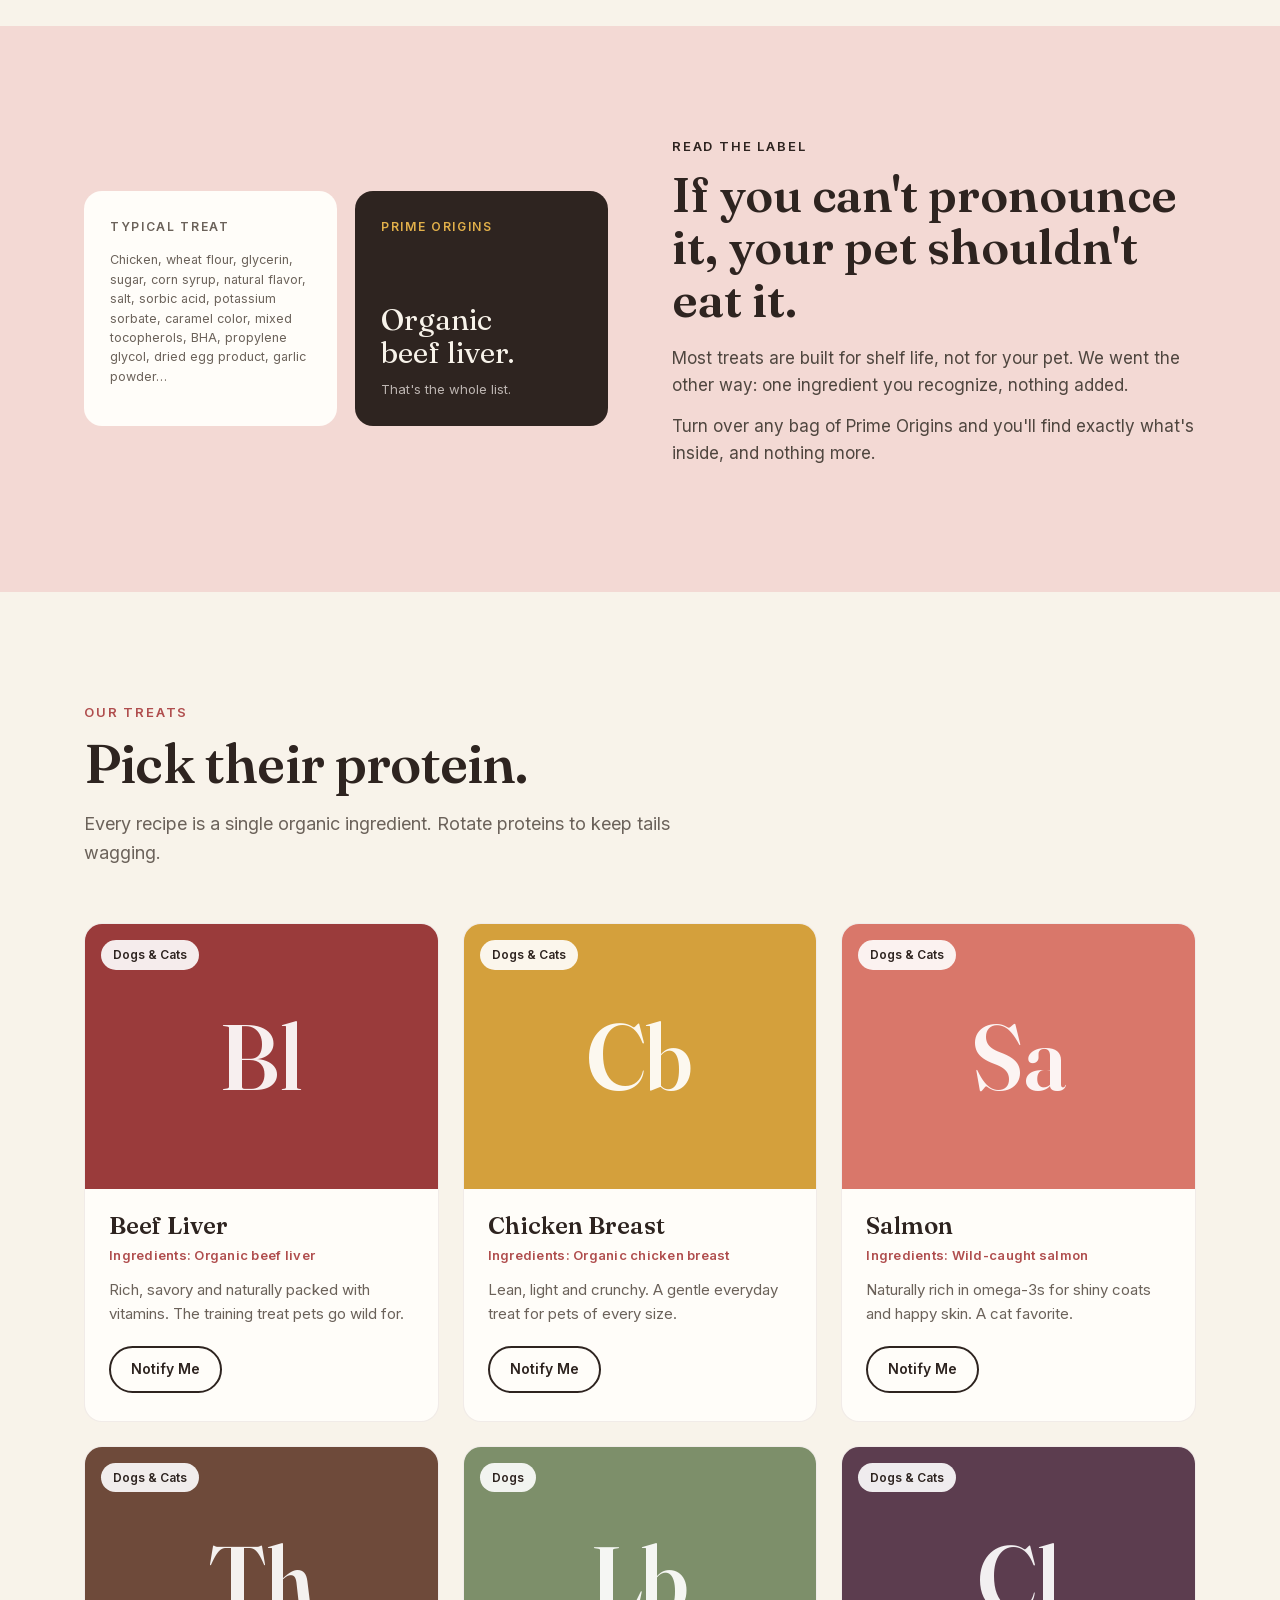
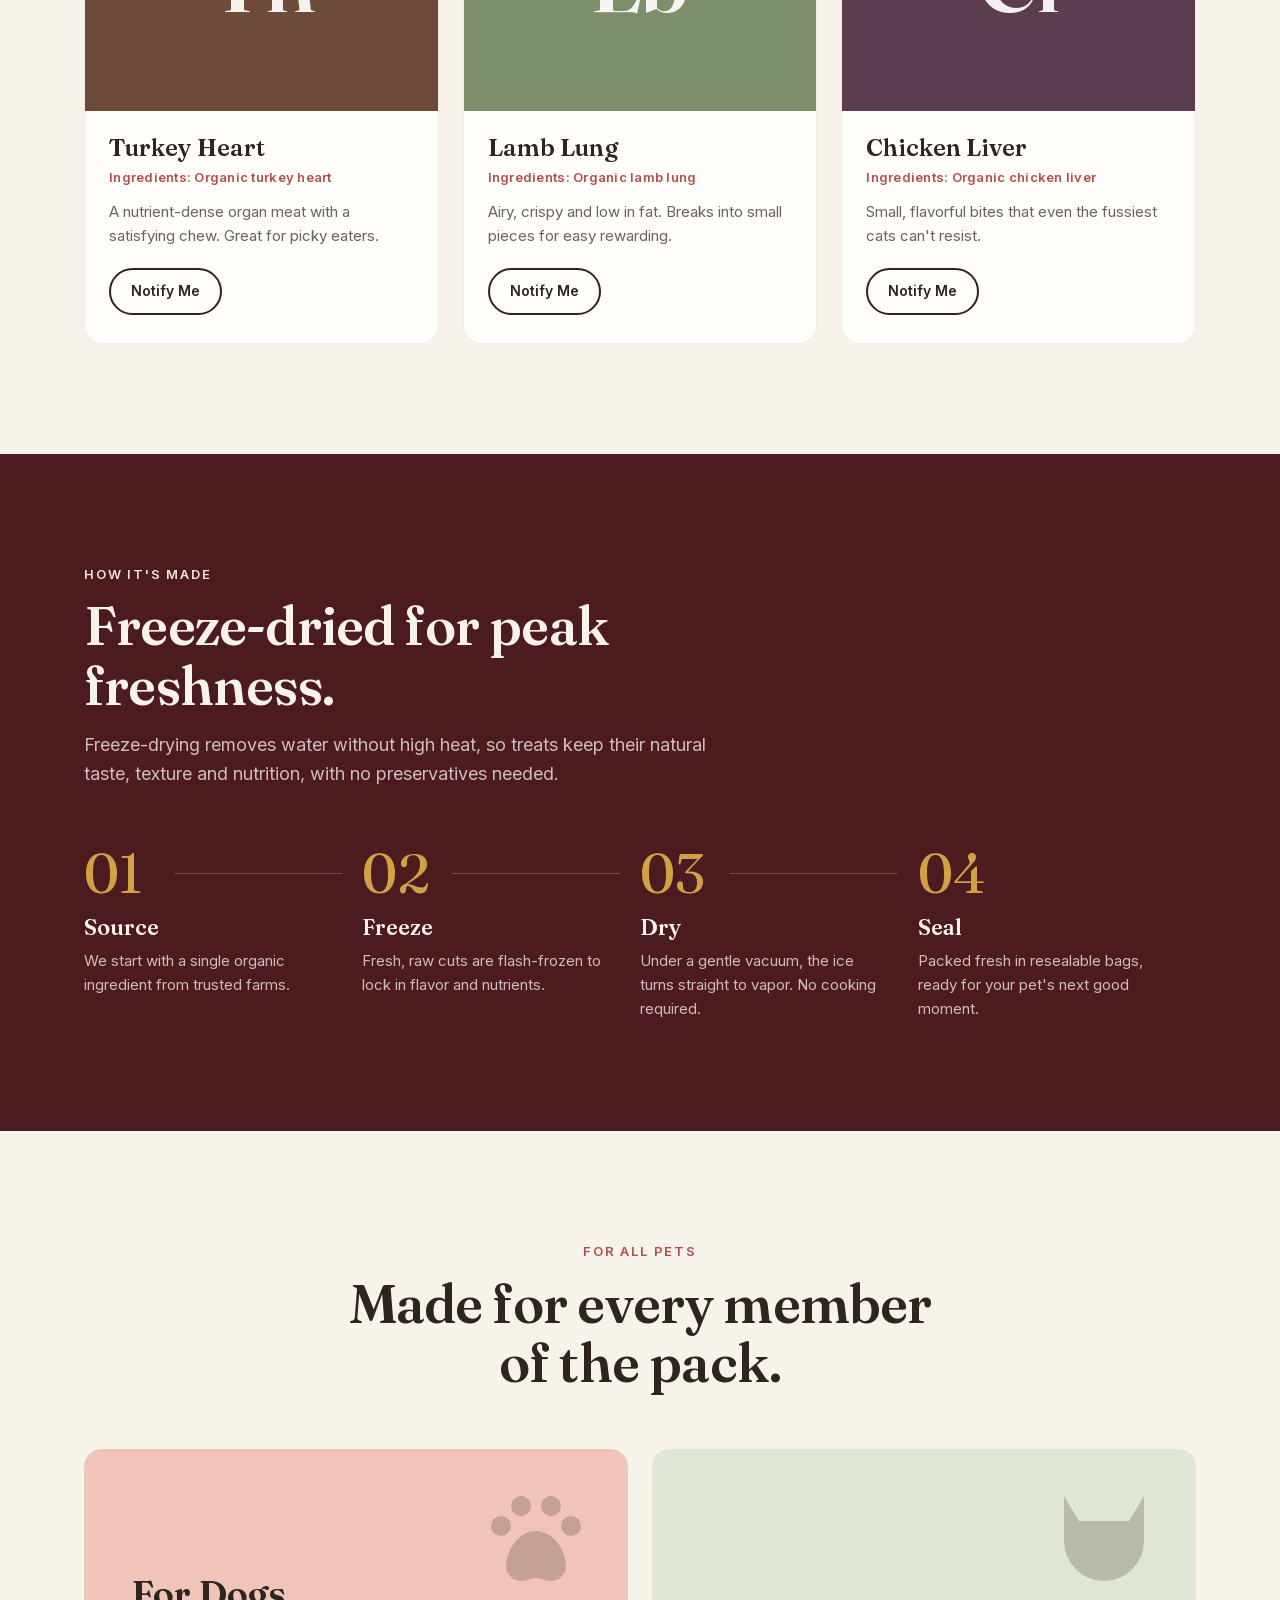
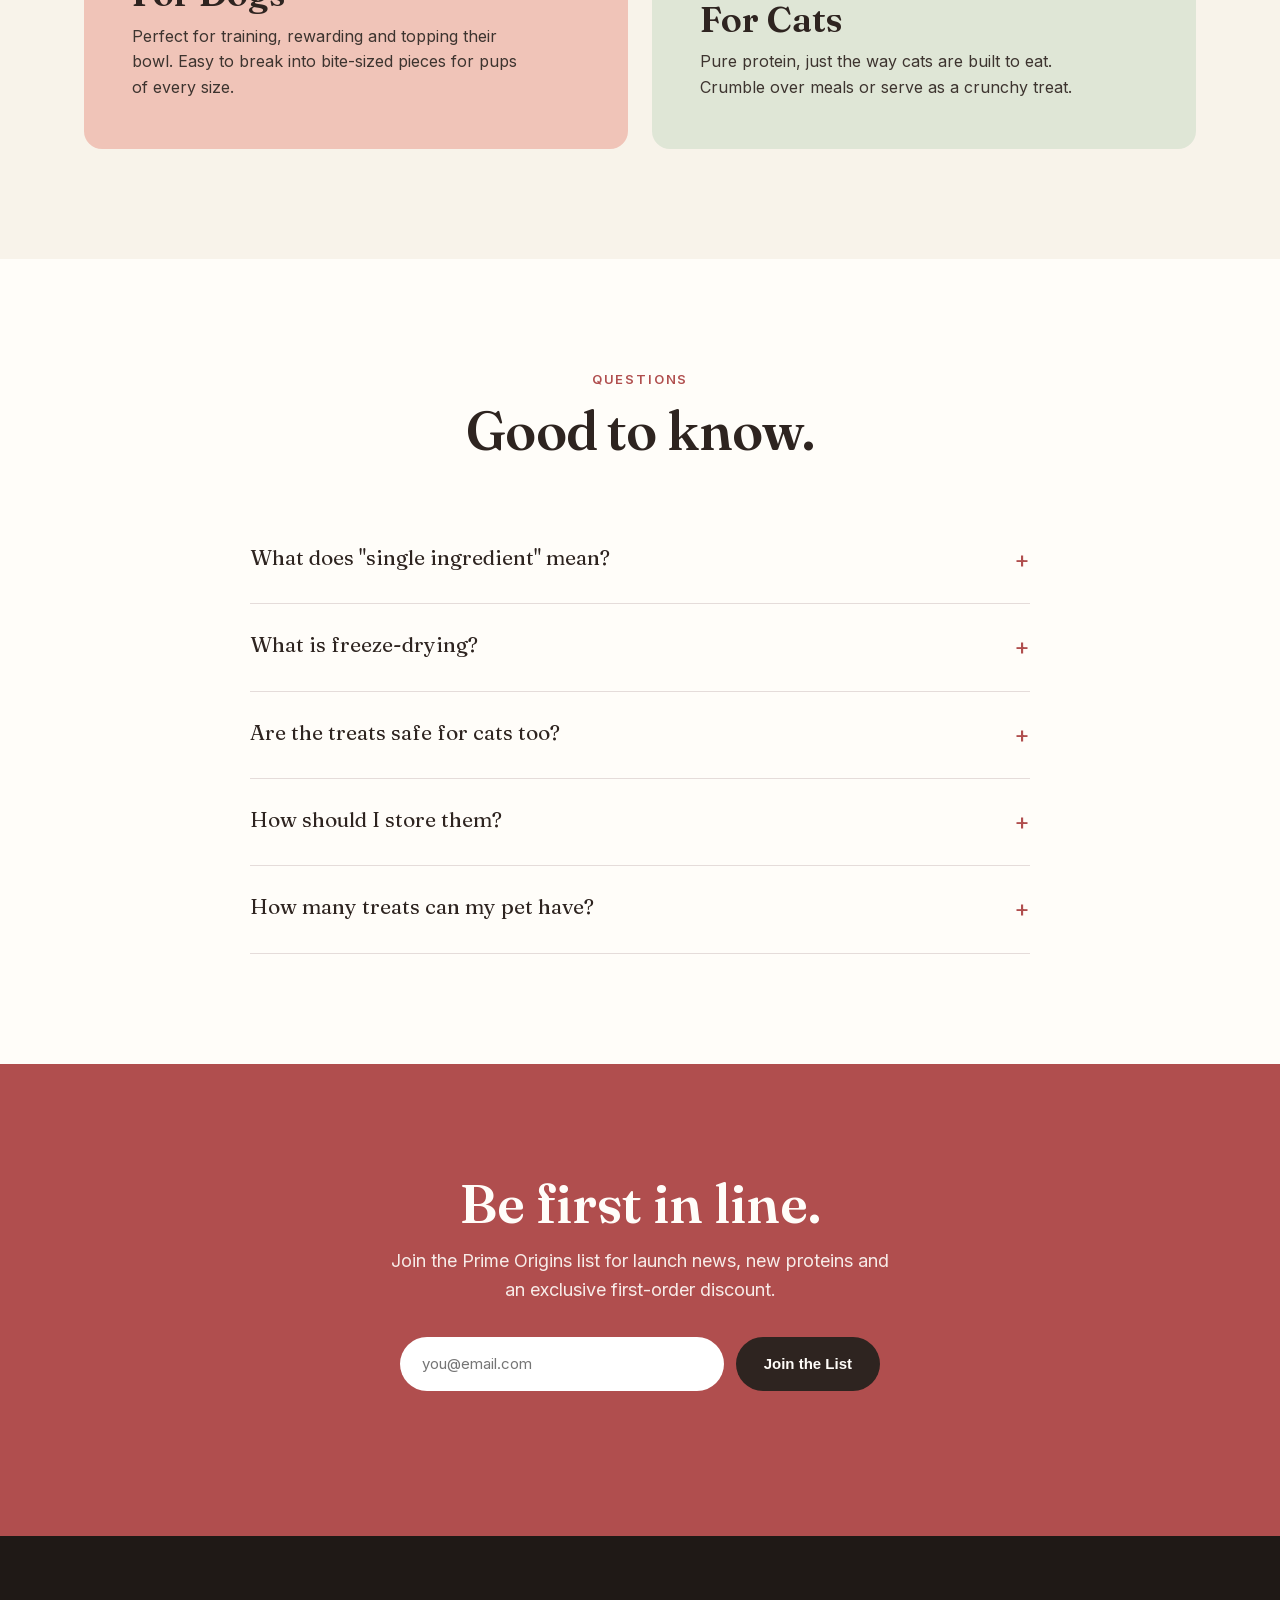
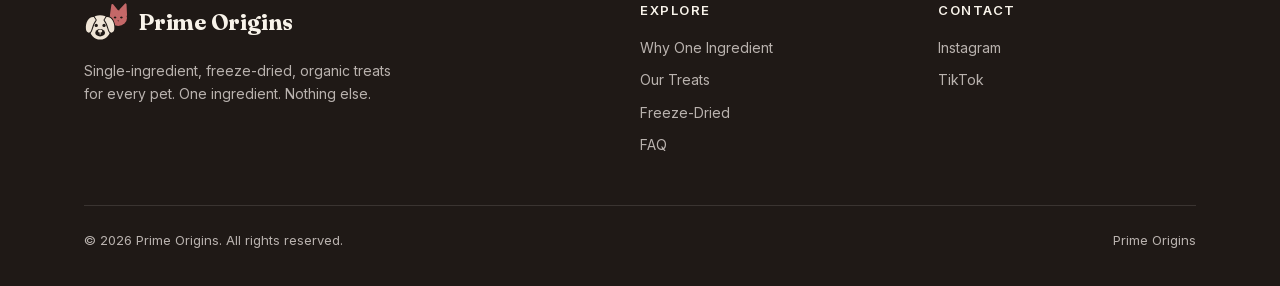
==== commit e19cf5d5: "More red per client: red-brown hero, red strip, oxblood process, rose panels Co-Authored-By: Claude " ====
--- a/index.html
+++ b/index.html
@@ -5,15 +5,30 @@
   <meta name="viewport" content="width=device-width, initial-scale=1">
   <title>Prime Origins | Single-Ingredient Freeze-Dried Pet Treats</title>
   <meta name="description" content="Prime Origins makes one-ingredient, freeze-dried treats for dogs and cats. Organic, nothing added, nothing hidden.">
+  <link rel="canonical" href="https://primeoriginsco.com/">
+  <meta name="theme-color" content="#2e2420">
+  <!-- Link previews (iMessage, WhatsApp, Facebook, Instagram, Slack, X) -->
+  <meta property="og:site_name" content="Prime Origins">
   <meta property="og:title" content="Prime Origins | One Ingredient. Nothing Else.">
-  <meta property="og:description" content="Single-ingredient, freeze-dried, organic treats for every pet.">
+  <meta property="og:description" content="Single-ingredient, freeze-dried, organic treats for dogs and cats.">
   <meta property="og:type" content="website">
-  <meta property="og:url" content="https://primeoriginsco.com">
+  <meta property="og:url" content="https://primeoriginsco.com/">
+  <meta property="og:image" content="https://primeoriginsco.com/og-image.png">
+  <meta property="og:image:width" content="1200">
+  <meta property="og:image:height" content="630">
+  <meta property="og:image:alt" content="Prime Origins logo, a dog and a cat, with the tagline One ingredient. Nothing else.">
+  <meta name="twitter:card" content="summary_large_image">
+  <meta name="twitter:image" content="https://primeoriginsco.com/og-image.png">
+  <!-- Icons: SVG for modern browsers, PNG fallbacks for iOS home screen / Android / older browsers -->
   <link rel="icon" href="/favicon.svg" type="image/svg+xml">
+  <link rel="icon" href="/favicon-32.png" type="image/png" sizes="32x32">
+  <link rel="apple-touch-icon" href="/apple-touch-icon.png">
+  <meta name="apple-mobile-web-app-title" content="Prime Origins">
+  <link rel="manifest" href="/site.webmanifest">
   <link rel="preload" href="/fonts/fraunces-normal.woff2" as="font" type="font/woff2" crossorigin>
   <link rel="preload" href="/fonts/inter-normal.woff2" as="font" type="font/woff2" crossorigin>
   <link rel="stylesheet" href="/fonts/fonts.css?v=02822b6bf5">
-  <link rel="stylesheet" href="/styles.css?v=93c80685e5">
+  <link rel="stylesheet" href="/styles.css?v=f097e876b7">
 </head>
 <body>
 
--- a/styles.css
+++ b/styles.css
@@ -3,6 +3,9 @@
      page: espresso darks, oat neutrals, and sage + gold as secondary colors balance it. */
   --deep: #2e2420;    /* espresso: dark sections, headings */
   --deep-2: #4a3a33;
+  --hero: #3d1f1c;     /* red-brown: the hero leans red without going full oxblood */
+  --oxblood: #4b1b1f; /* dark band from the packaging */
+  --rose: #f3d9d4;
   --cream: #f8f3ea;   /* page background */
   --blush: #efe5d6;   /* oat: soft panels and light text on dark */
   --red: #b04e4e;     /* brand red for text + buttons: 5.2:1 with white */
@@ -62,7 +65,7 @@
 .menu-toggle span { display: block; width: 22px; height: 2px; background: var(--deep); margin: 5px 0; }
 
 /* Hero */
-.hero { background: var(--deep); color: var(--cream); overflow: hidden; position: relative; }
+.hero { background: var(--hero); color: var(--cream); overflow: hidden; position: relative; }
 .hero-grid { display: grid; grid-template-columns: 1.1fr .9fr; gap: 48px; align-items: center; padding-top: 96px; padding-bottom: 104px; }
 .hero h1 { font-size: clamp(44px, 6.4vw, 84px); letter-spacing: -.02em; margin: 18px 0 22px; }
 .hero h1 em { font-style: italic; color: var(--peach); font-weight: 400; }
@@ -98,7 +101,7 @@
 .chip.c3 { bottom: 4%; left: 8%; }
 
 /* Marquee */
-.strip { background: var(--gold); color: var(--deep); overflow: hidden; white-space: nowrap; padding: 14px 0; }
+.strip { background: var(--red); color: var(--white); overflow: hidden; white-space: nowrap; padding: 14px 0; }
 .strip-track { display: inline-flex; gap: 48px; animation: scroll 30s linear infinite; font-family: "Fraunces", serif; font-size: 20px; font-style: italic; }
 .strip-track span::after { content: "✦"; margin-left: 48px; font-style: normal; opacity: .7; }
 @keyframes scroll { to { transform: translateX(-50%); } }
@@ -119,7 +122,7 @@
 .pillar p { color: var(--muted); font-size: 15px; }
 
 /* Label compare */
-.compare { background: var(--blush); }
+.compare { background: var(--rose); }
 .compare-grid { display: grid; grid-template-columns: 1fr 1fr; gap: 64px; align-items: center; }
 .labels { display: grid; grid-template-columns: 1fr 1fr; gap: 18px; }
 .label-card { background: var(--white); border-radius: var(--radius); padding: 26px; font-size: 14px; }
@@ -146,7 +149,7 @@
 .product .btn { margin-top: auto; align-self: flex-start; padding: 10px 20px; font-size: 14px; color: var(--deep); }
 
 /* Process */
-.process { background: var(--deep); color: var(--cream); }
+.process { background: var(--oxblood); color: var(--cream); }
 .process .section-head h2 { color: var(--cream); }
 .process .section-head p { color: rgba(251, 243, 240,.75); }
 .process .eyebrow { color: var(--blush); }
@@ -164,7 +167,7 @@
 /* Pets */
 .pets-grid { display: grid; grid-template-columns: 1fr 1fr; gap: 24px; }
 .pet-card { border-radius: var(--radius); padding: 48px; min-height: 300px; display: flex; flex-direction: column; justify-content: flex-end; position: relative; overflow: hidden; }
-.pet-card.dog { background: #f3d3c8; }
+.pet-card.dog { background: #f0c4b8; }
 .pet-card.cat { background: var(--sage-light); }
 .pet-card svg.pet-icon { position: absolute; top: 32px; right: 32px; width: 120px; height: 120px; opacity: .22; color: var(--deep); }
 .pet-card h3 { font-size: 36px; color: var(--deep); margin-bottom: 10px; }
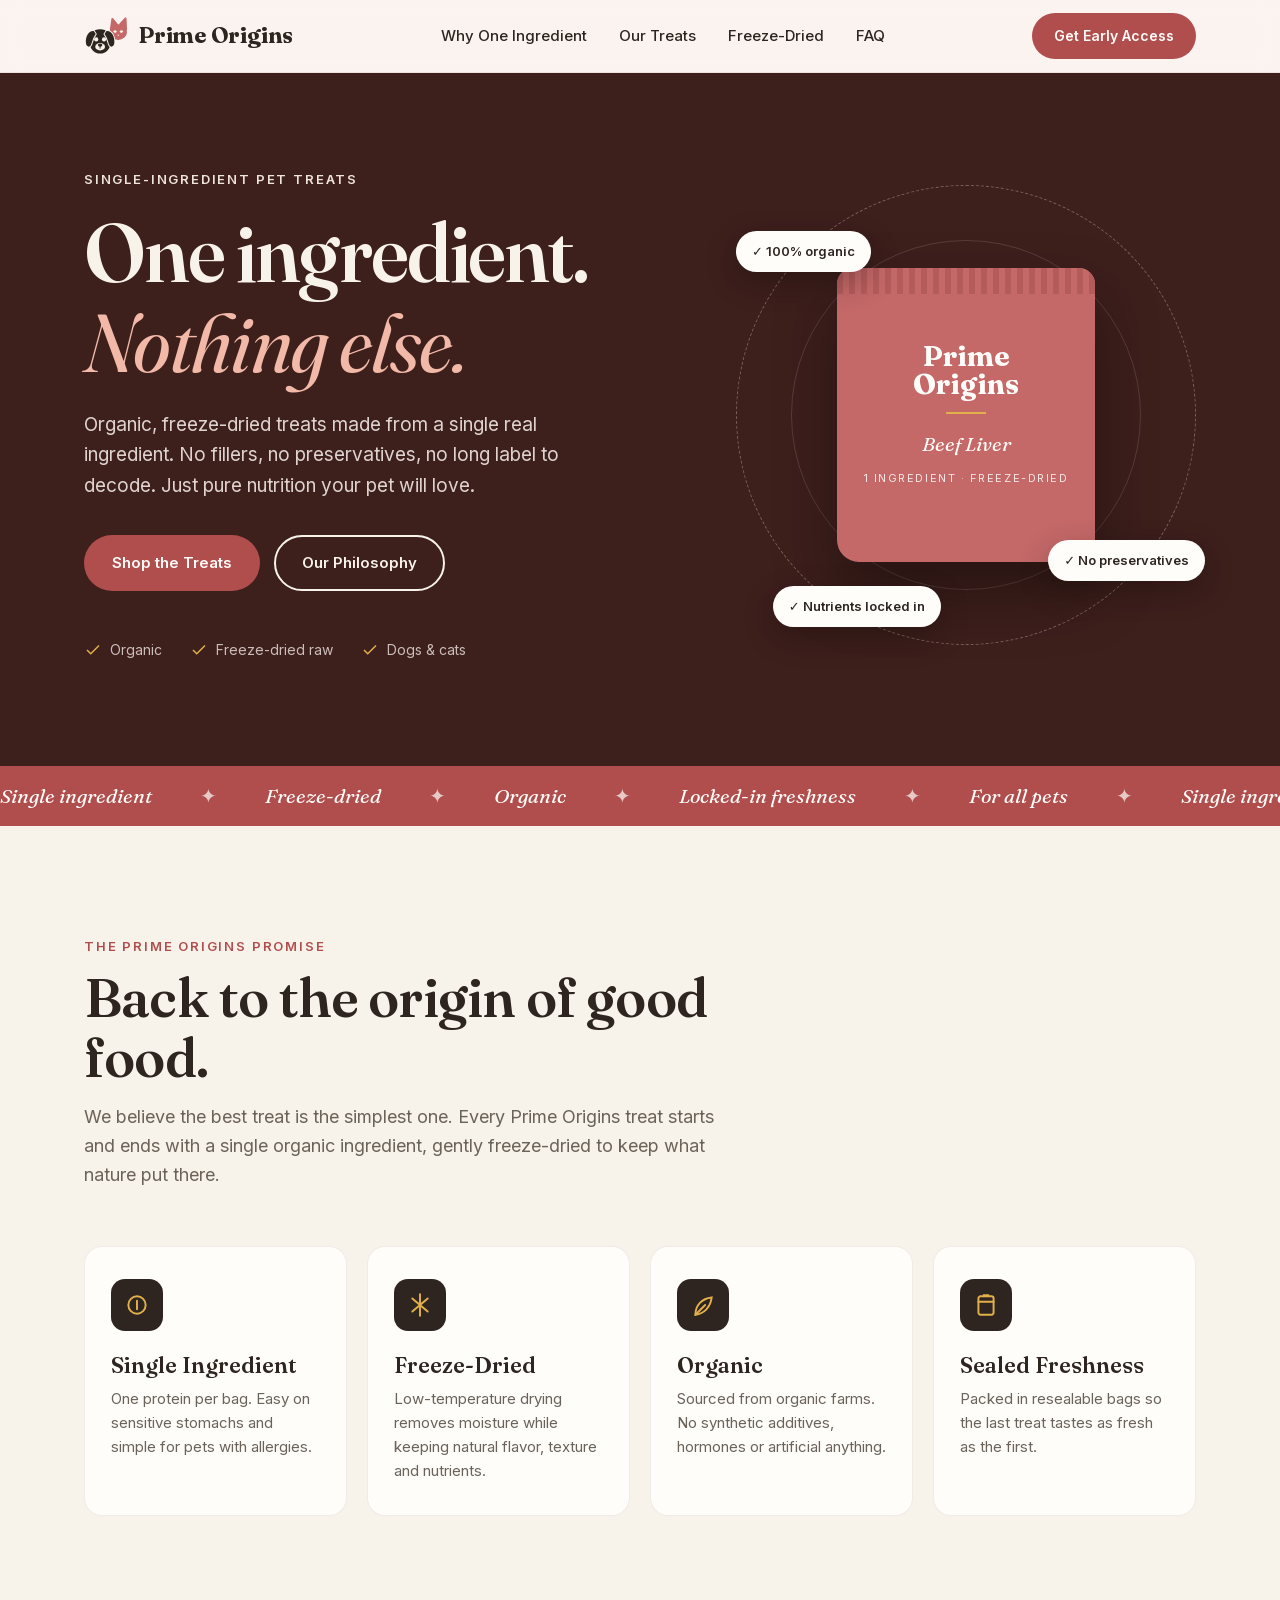
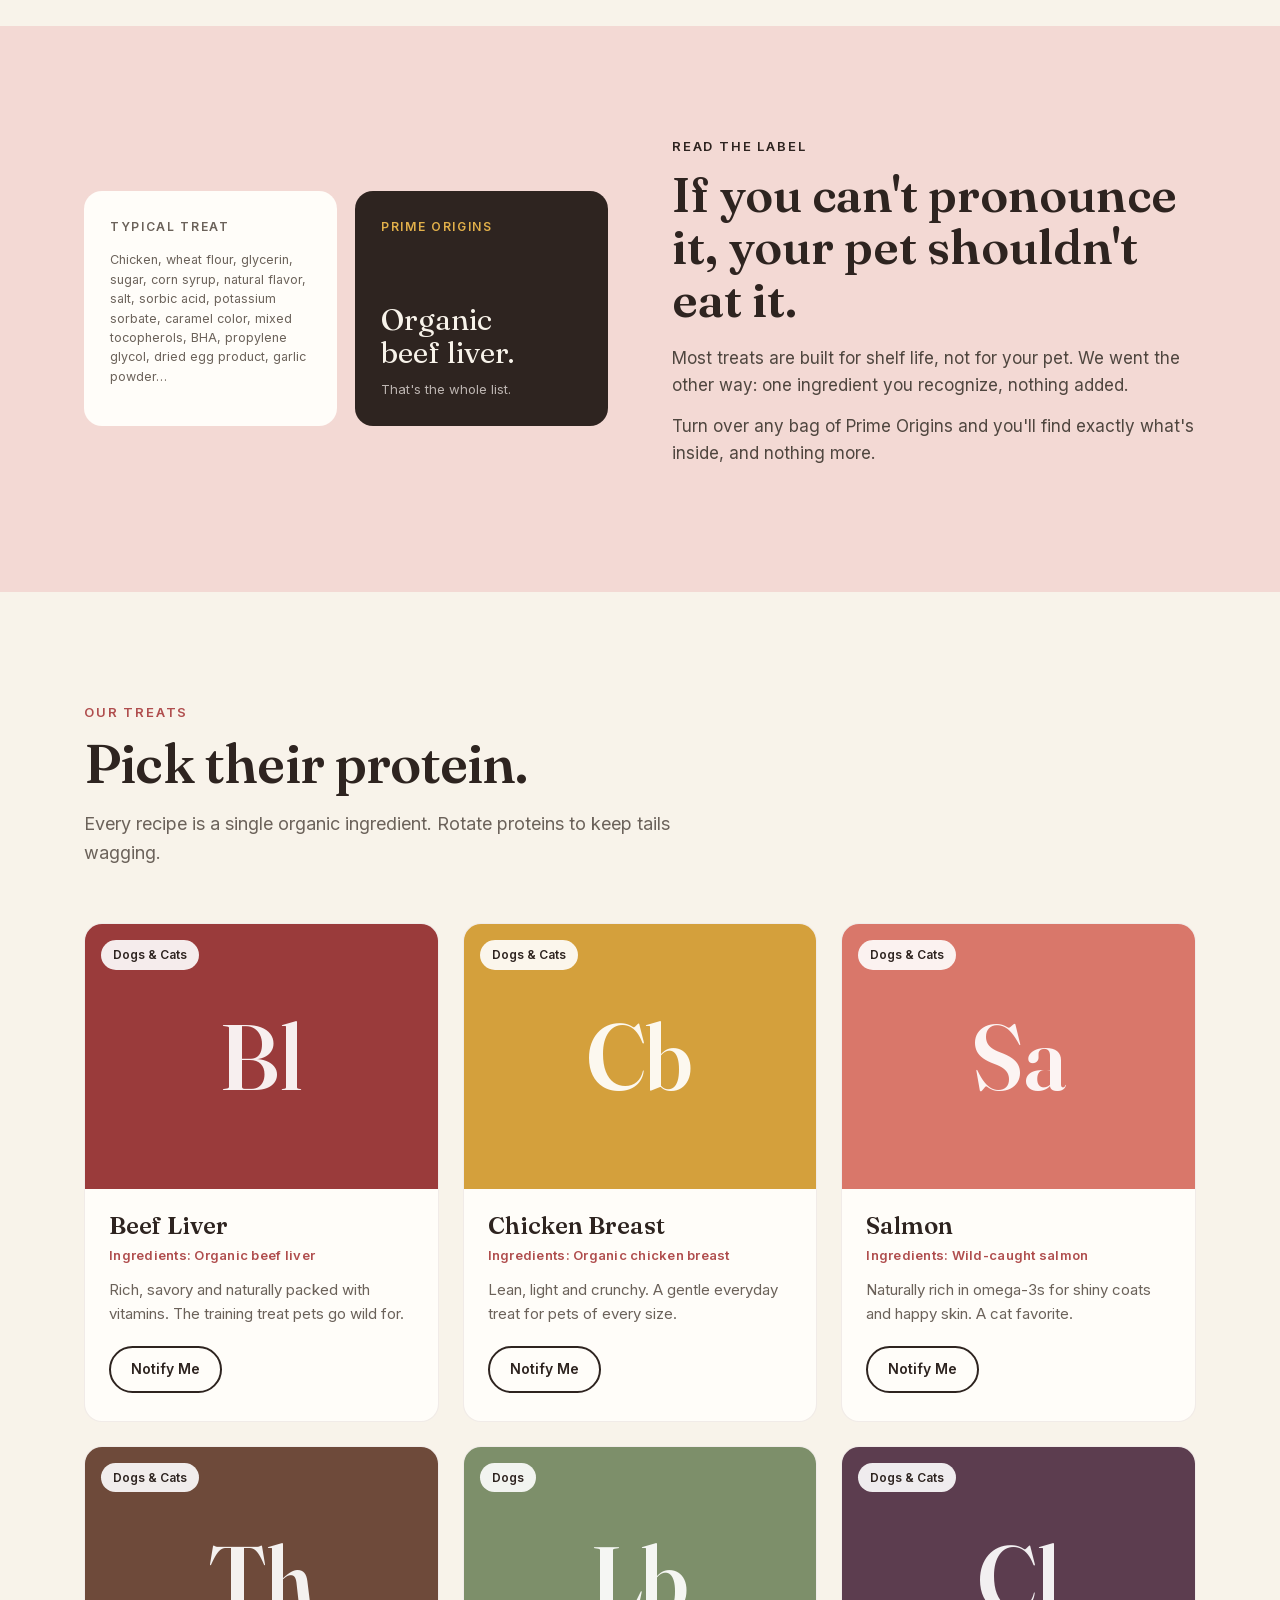
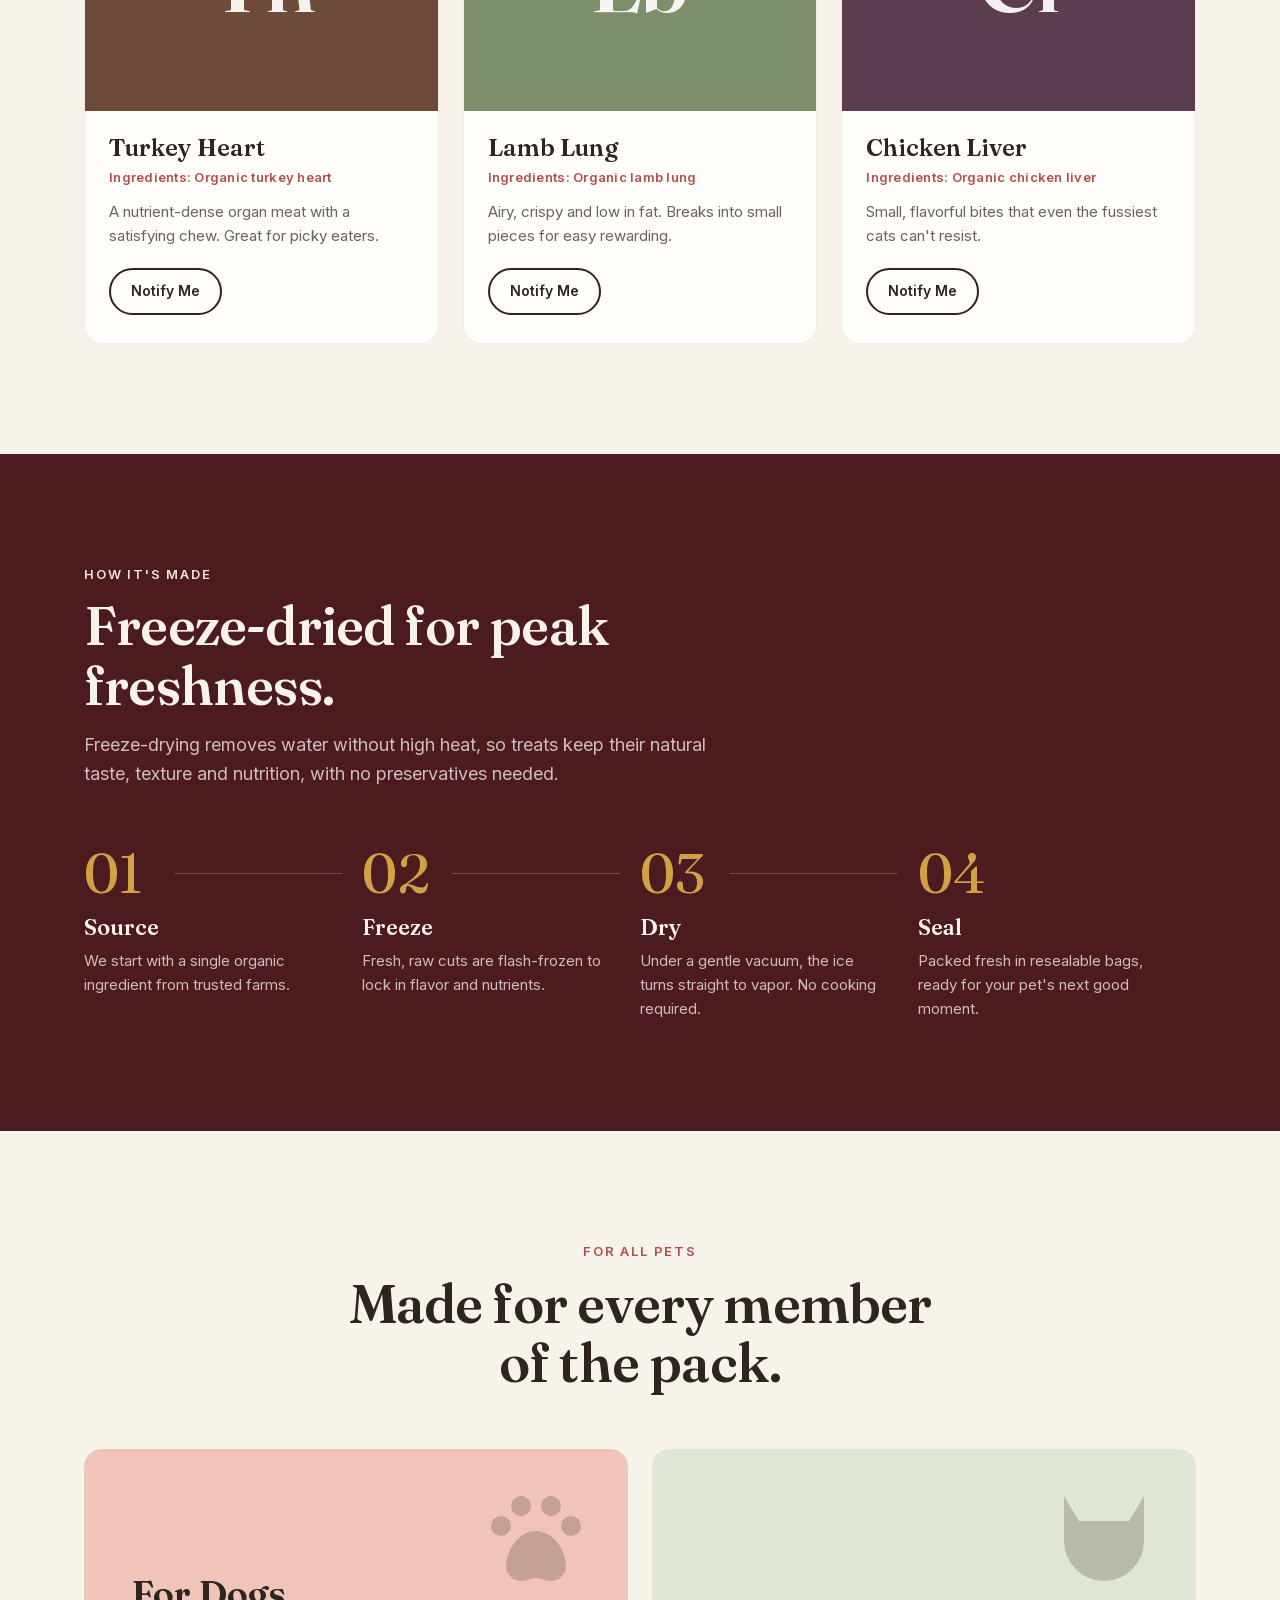
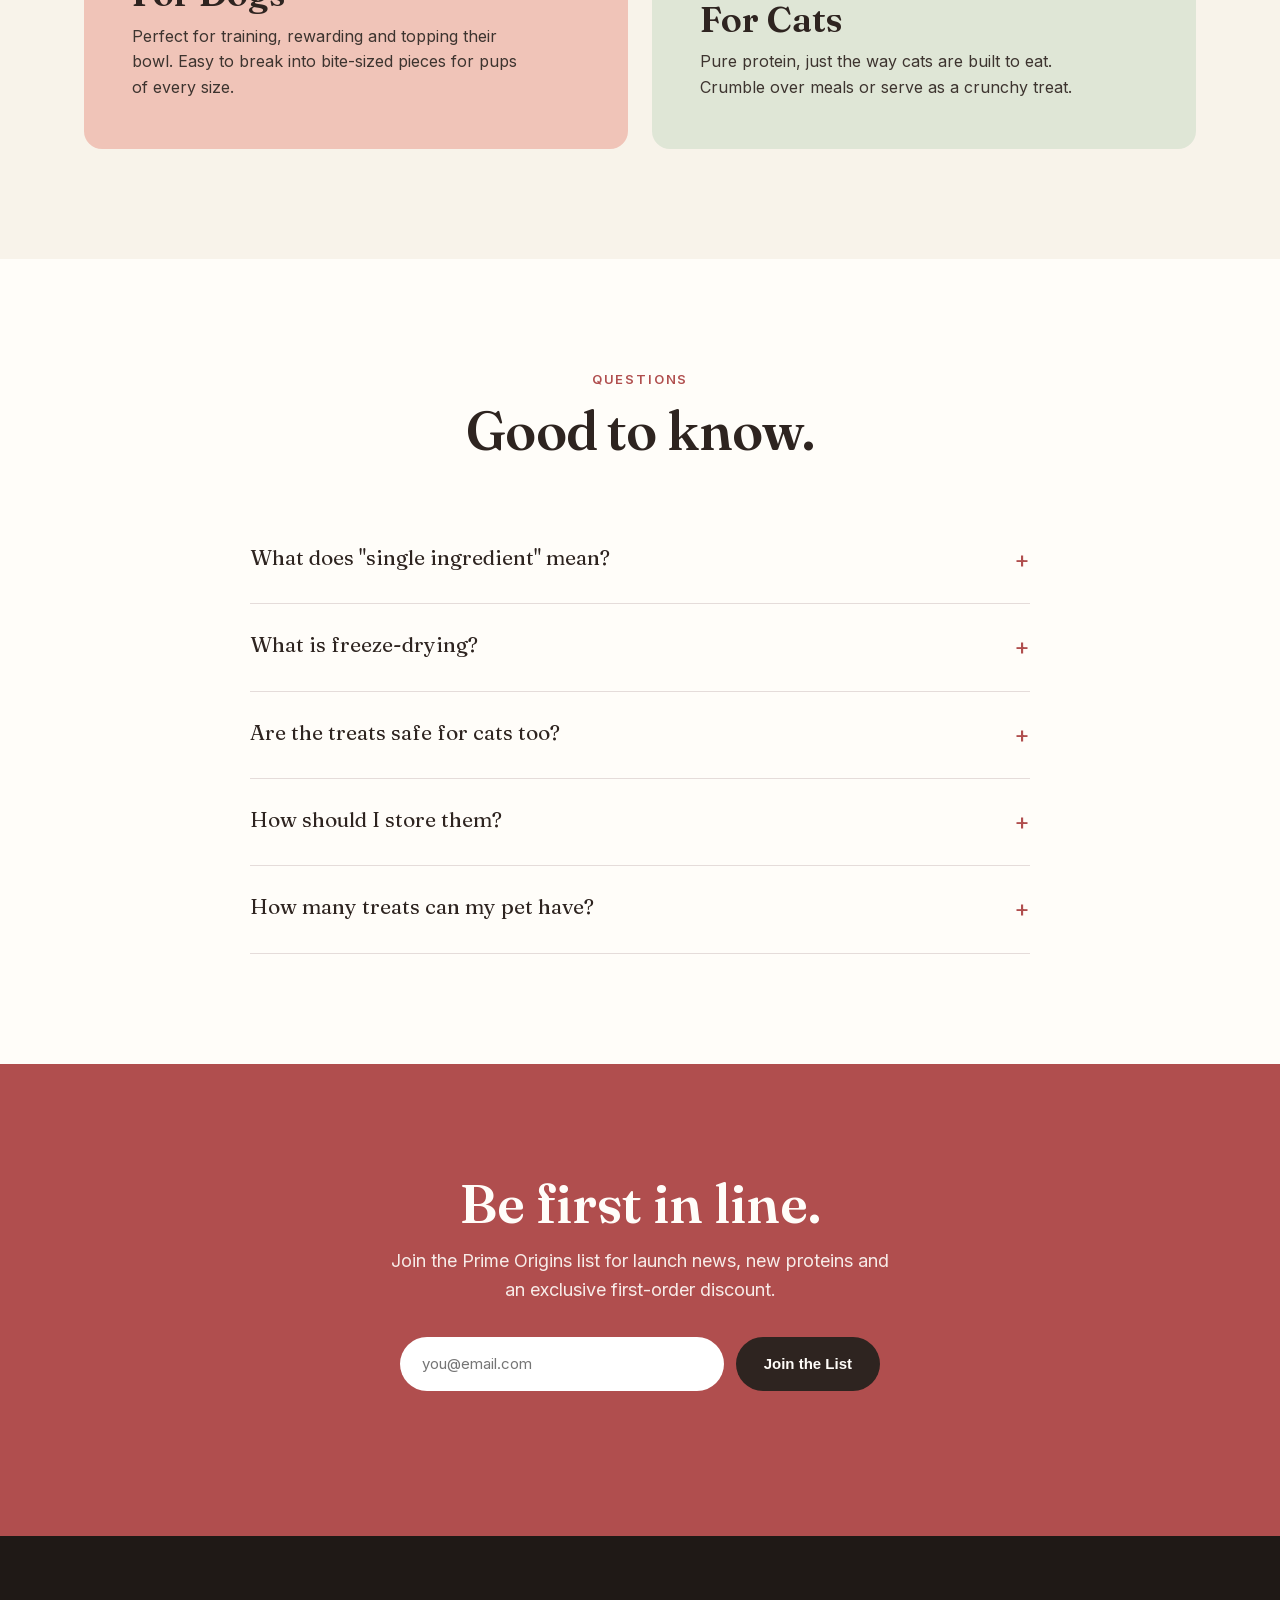
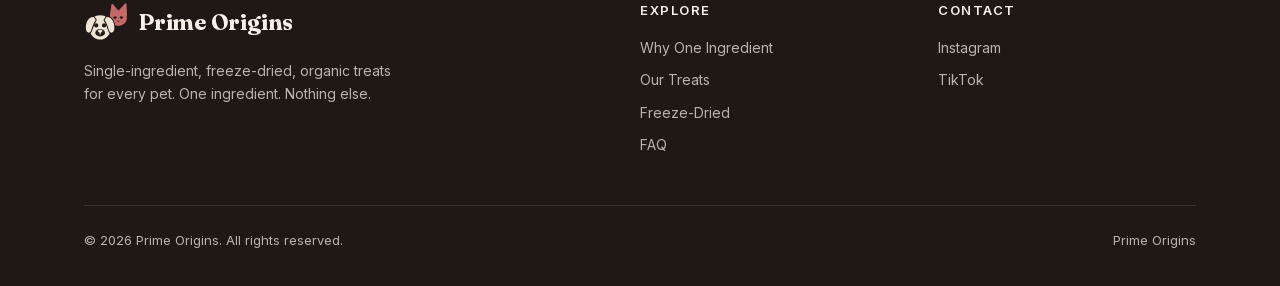
==== commit 3c0afdff: "Version-stamp logos, icons and og-image so stale cached logos can't show Co-Authored-By: Claude Opus" ====
--- a/index.html
+++ b/index.html
@@ -13,18 +13,18 @@
   <meta property="og:description" content="Single-ingredient, freeze-dried, organic treats for dogs and cats.">
   <meta property="og:type" content="website">
   <meta property="og:url" content="https://primeoriginsco.com/">
-  <meta property="og:image" content="https://primeoriginsco.com/og-image.png">
+  <meta property="og:image" content="https://primeoriginsco.com/og-image.png?v=2c47b78379">
   <meta property="og:image:width" content="1200">
   <meta property="og:image:height" content="630">
   <meta property="og:image:alt" content="Prime Origins logo, a dog and a cat, with the tagline One ingredient. Nothing else.">
   <meta name="twitter:card" content="summary_large_image">
-  <meta name="twitter:image" content="https://primeoriginsco.com/og-image.png">
+  <meta name="twitter:image" content="https://primeoriginsco.com/og-image.png?v=2c47b78379">
   <!-- Icons: SVG for modern browsers, PNG fallbacks for iOS home screen / Android / older browsers -->
-  <link rel="icon" href="/favicon.svg" type="image/svg+xml">
-  <link rel="icon" href="/favicon-32.png" type="image/png" sizes="32x32">
-  <link rel="apple-touch-icon" href="/apple-touch-icon.png">
+  <link rel="icon" href="/favicon.svg?v=c9b7a1b7e1" type="image/svg+xml">
+  <link rel="icon" href="/favicon-32.png?v=199fd0b655" type="image/png" sizes="32x32">
+  <link rel="apple-touch-icon" href="/apple-touch-icon.png?v=d9af1aeaf7">
   <meta name="apple-mobile-web-app-title" content="Prime Origins">
-  <link rel="manifest" href="/site.webmanifest">
+  <link rel="manifest" href="/site.webmanifest?v=9ba886b8be">
   <link rel="preload" href="/fonts/fraunces-normal.woff2" as="font" type="font/woff2" crossorigin>
   <link rel="preload" href="/fonts/inter-normal.woff2" as="font" type="font/woff2" crossorigin>
   <link rel="stylesheet" href="/fonts/fonts.css?v=02822b6bf5">
@@ -35,7 +35,7 @@
 <header>
   <nav class="wrap nav" id="nav">
     <a href="#" class="logo" aria-label="Prime Origins home">
-      <img src="/logo-mark.svg" alt="" width="44" height="44">
+      <img src="/logo-mark.svg?v=2de1c39c8b" alt="" width="44" height="44">
       <span>Prime Origins</span>
     </a>
     <ul>
@@ -315,7 +315,7 @@
     <div class="foot-grid">
       <div>
         <a href="#" class="logo foot-logo">
-          <img src="/logo-mark-reversed.svg" alt="" width="44" height="44">
+          <img src="/logo-mark-reversed.svg?v=9eb08823c4" alt="" width="44" height="44">
           <span>Prime Origins</span>
         </a>
         <p class="foot-blurb">Single-ingredient, freeze-dried, organic treats for every pet. One ingredient. Nothing else.</p>
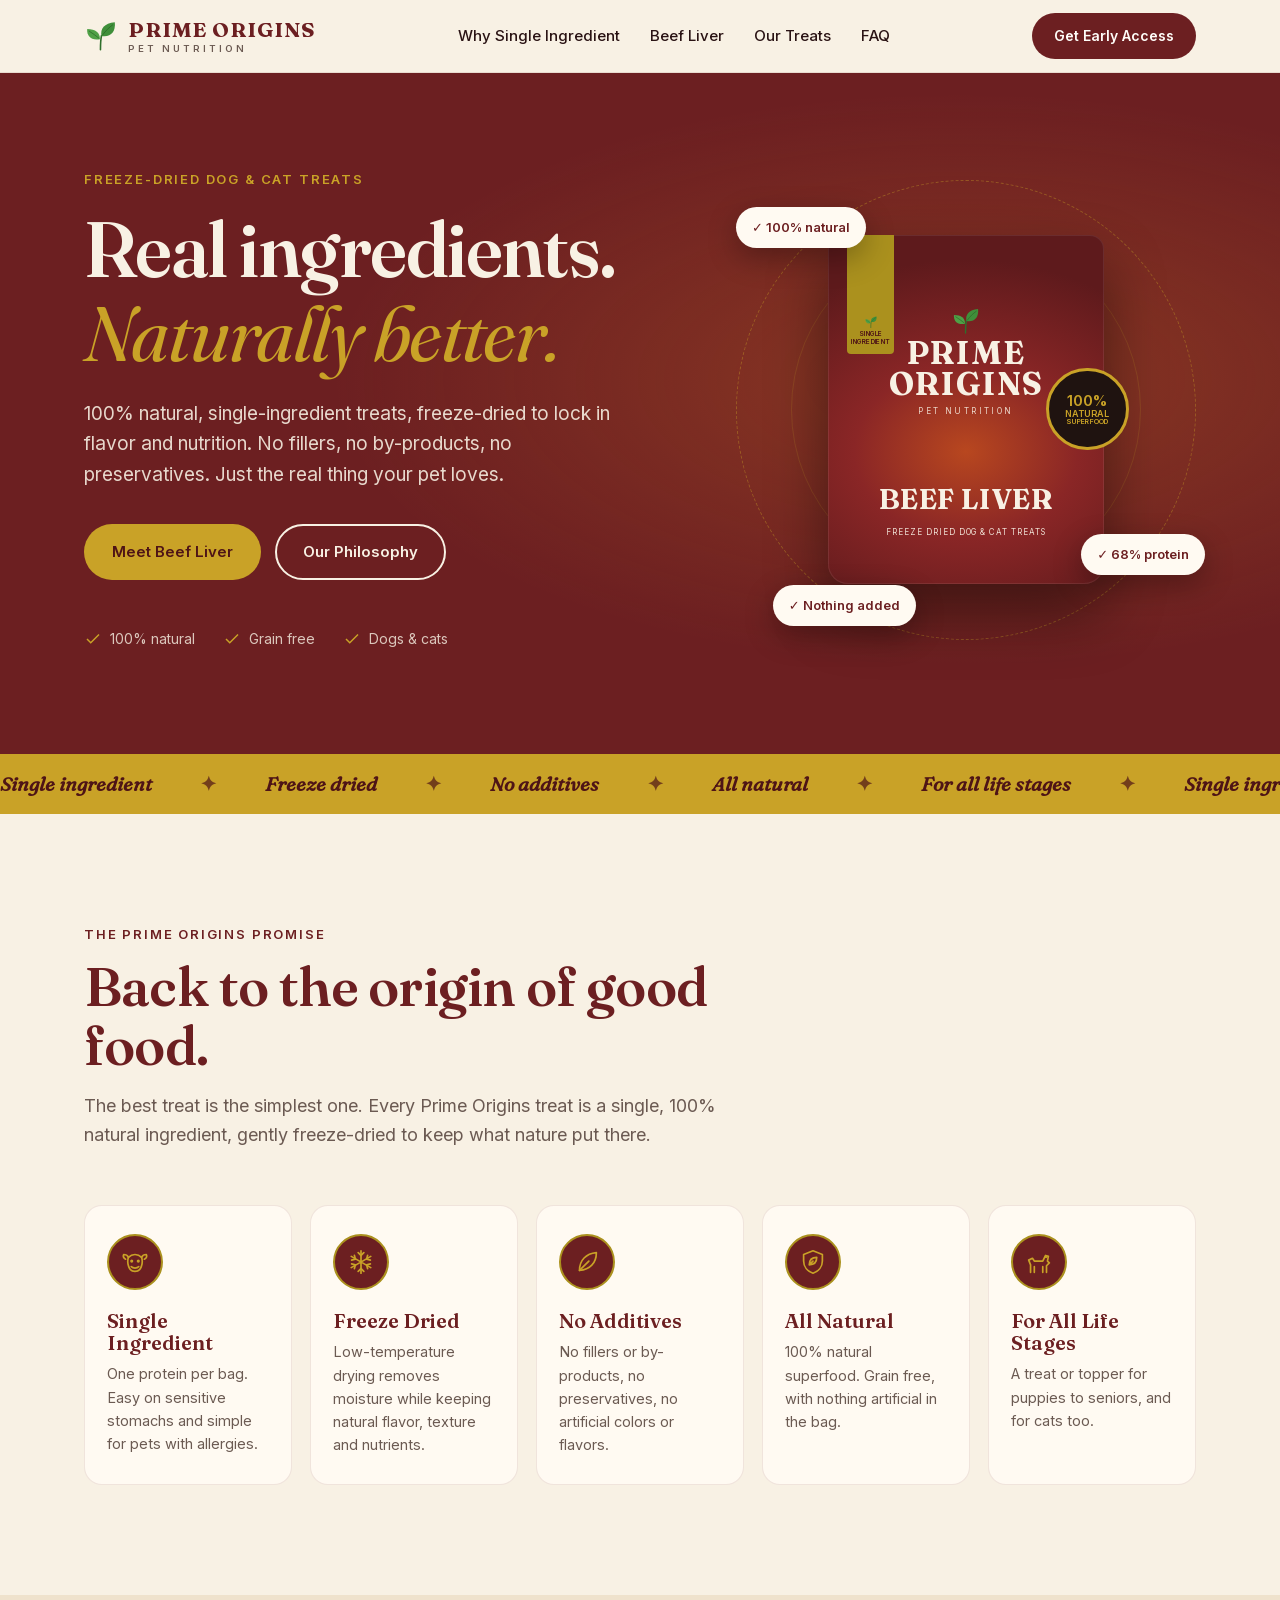
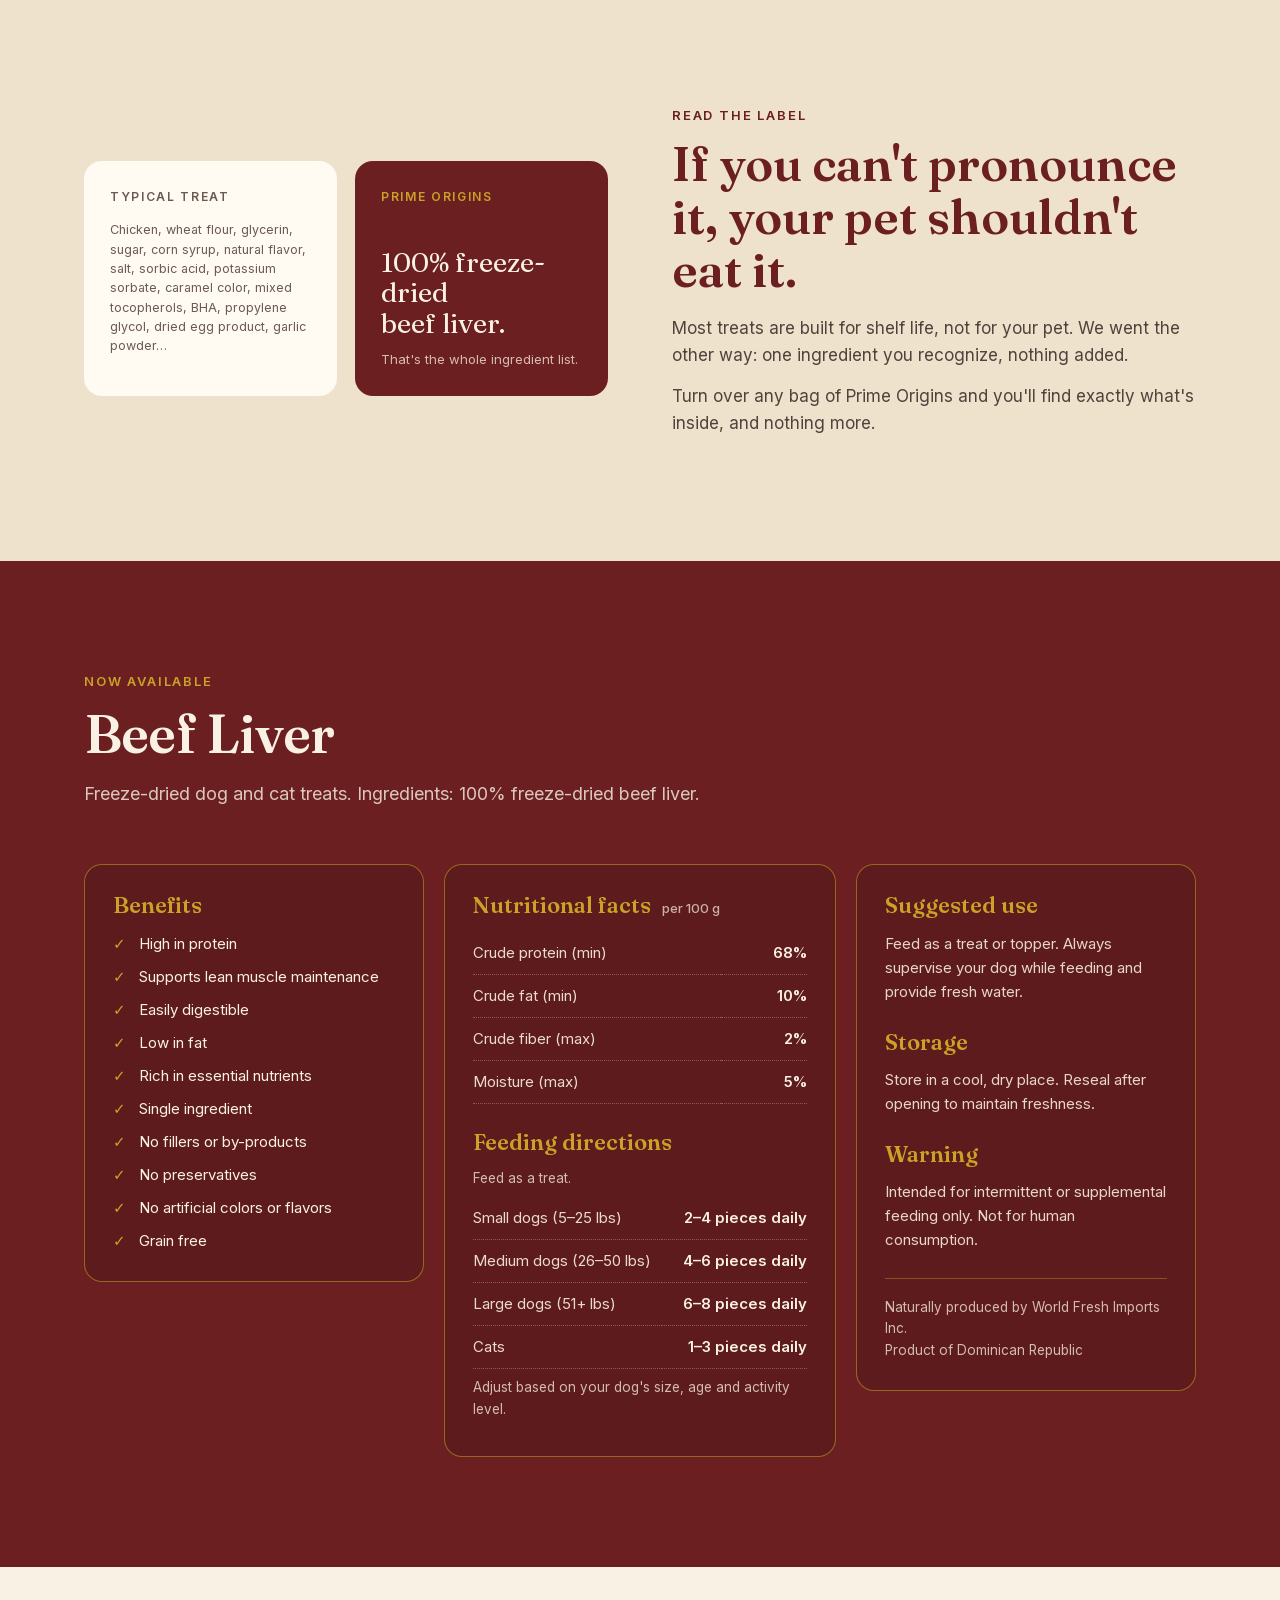
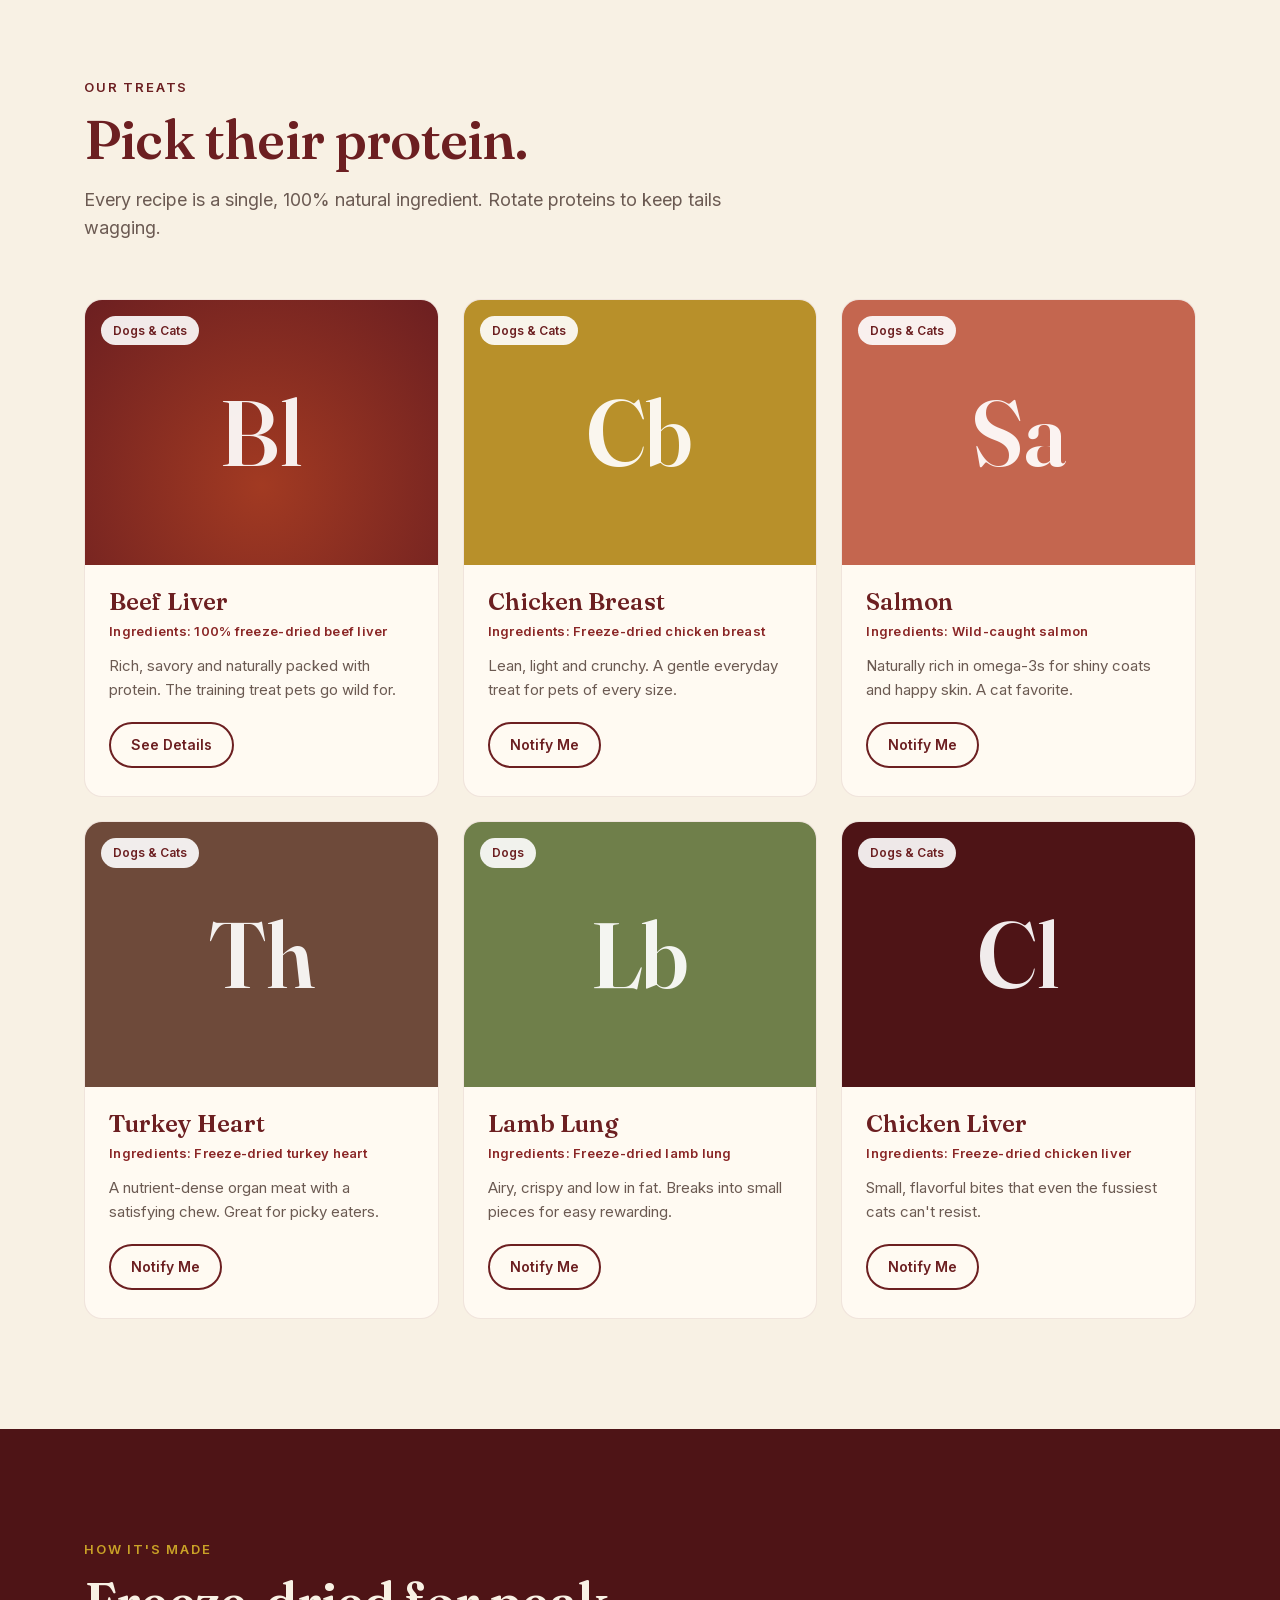
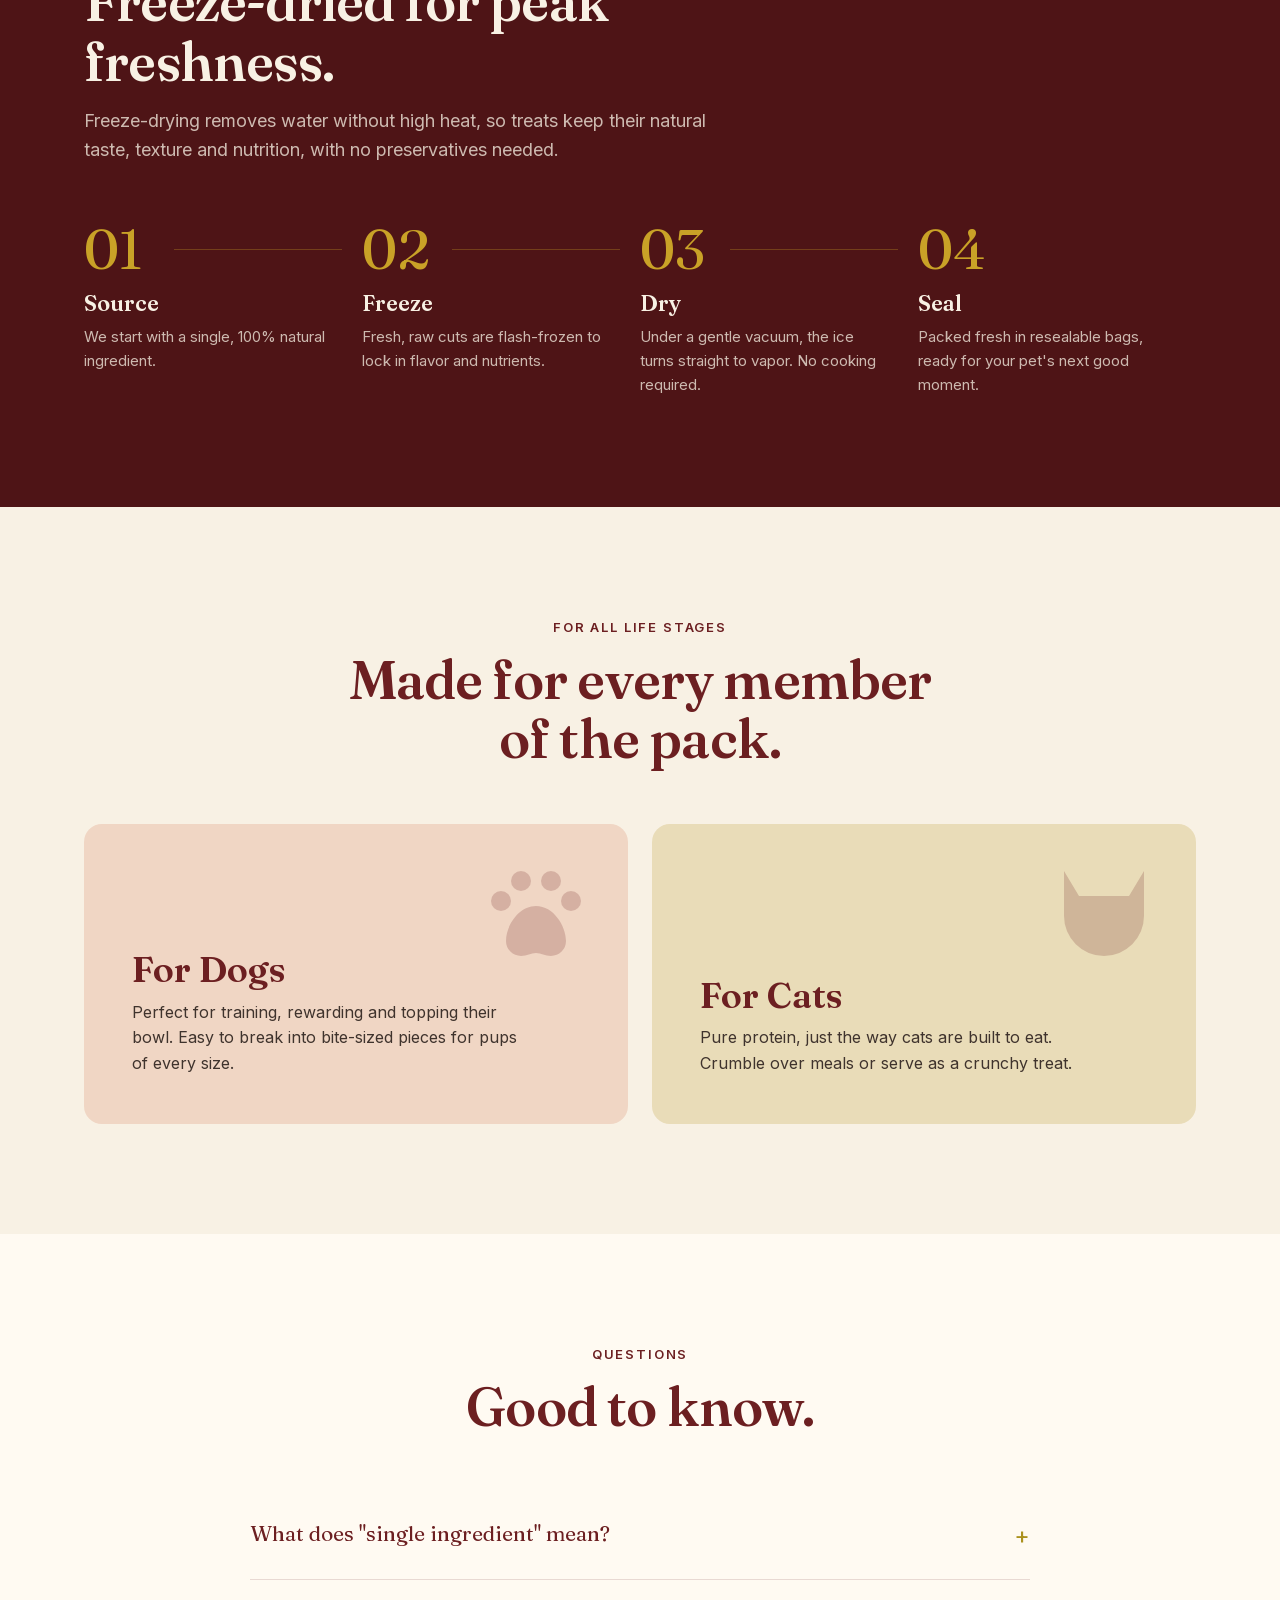
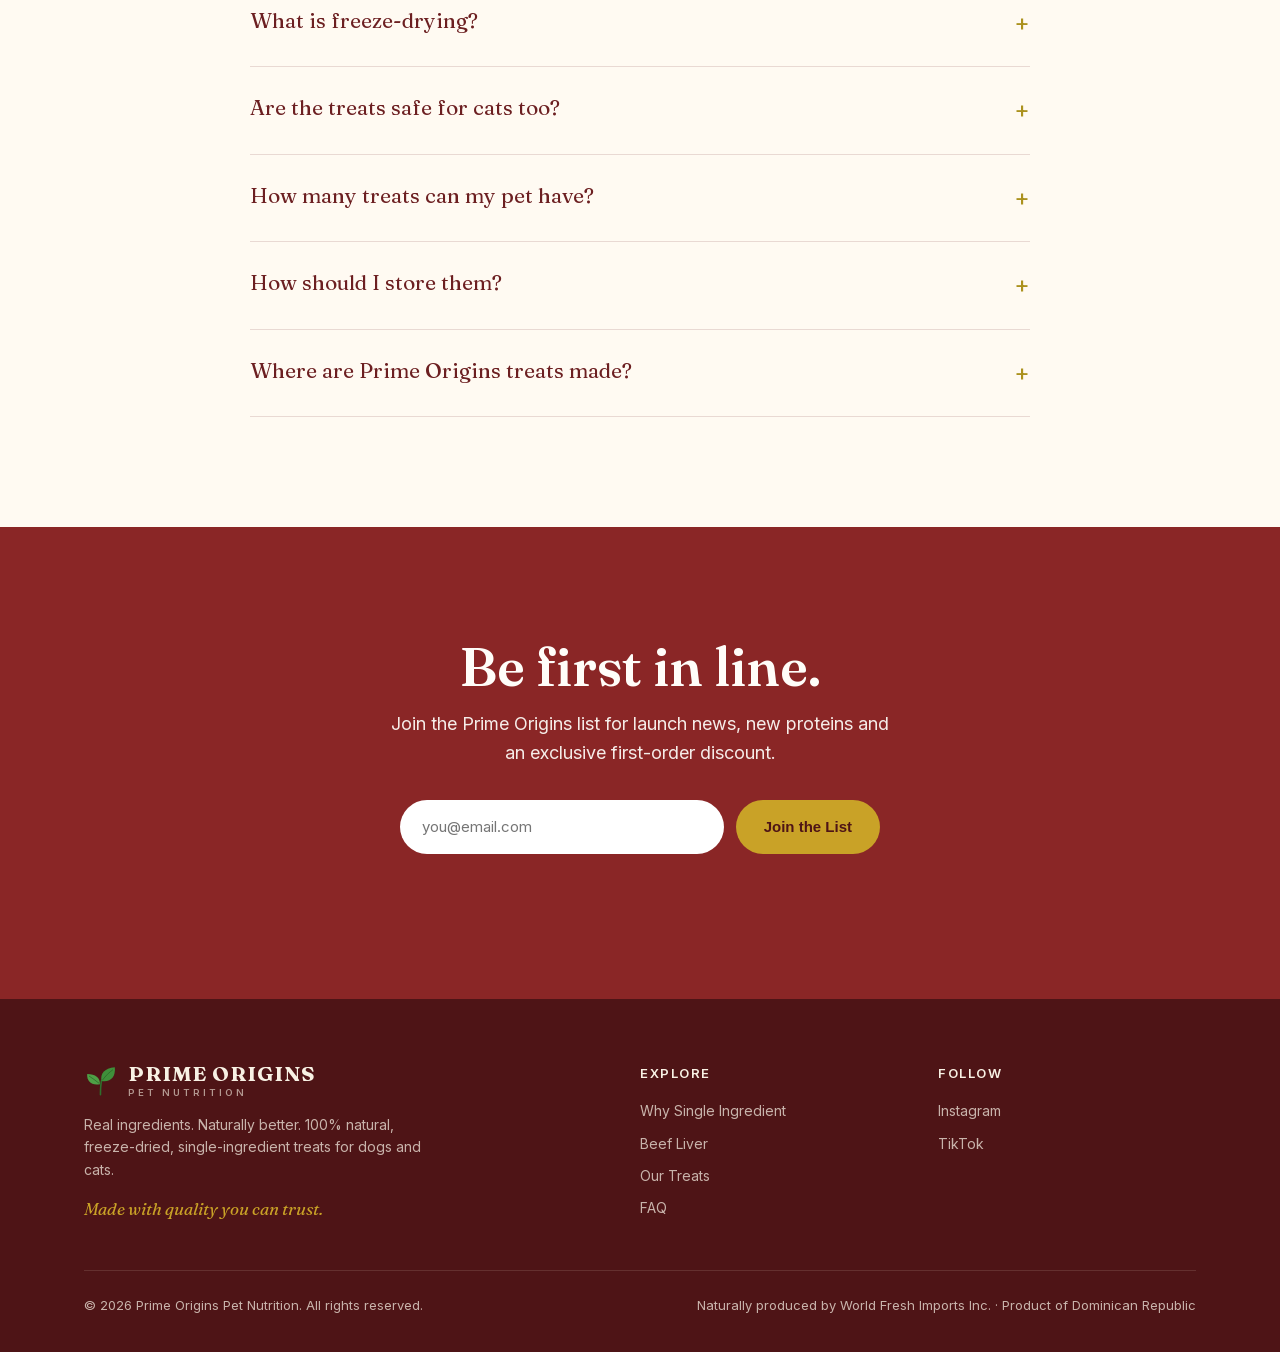
==== commit e269dfac: "WIP: match the bag artwork (crimson/gold, leaf wordmark, real Beef Liver facts, natural not organic)" ====
--- a/index.html
+++ b/index.html
@@ -3,45 +3,45 @@
 <head>
   <meta charset="utf-8">
   <meta name="viewport" content="width=device-width, initial-scale=1">
-  <title>Prime Origins | Single-Ingredient Freeze-Dried Pet Treats</title>
-  <meta name="description" content="Prime Origins makes one-ingredient, freeze-dried treats for dogs and cats. Organic, nothing added, nothing hidden.">
+  <title>Prime Origins Pet Nutrition | Freeze-Dried Single-Ingredient Treats</title>
+  <meta name="description" content="Prime Origins Pet Nutrition: 100% natural, freeze-dried, single-ingredient treats for dogs and cats. Real ingredients. Naturally better.">
   <link rel="canonical" href="https://primeoriginsco.com/">
-  <meta name="theme-color" content="#2e2420">
+  <meta name="theme-color" content="#6c1f21">
   <!-- Link previews (iMessage, WhatsApp, Facebook, Instagram, Slack, X) -->
-  <meta property="og:site_name" content="Prime Origins">
-  <meta property="og:title" content="Prime Origins | One Ingredient. Nothing Else.">
-  <meta property="og:description" content="Single-ingredient, freeze-dried, organic treats for dogs and cats.">
+  <meta property="og:site_name" content="Prime Origins Pet Nutrition">
+  <meta property="og:title" content="Prime Origins | Real Ingredients. Naturally Better.">
+  <meta property="og:description" content="100% natural, freeze-dried, single-ingredient treats for dogs and cats.">
   <meta property="og:type" content="website">
   <meta property="og:url" content="https://primeoriginsco.com/">
-  <meta property="og:image" content="https://primeoriginsco.com/og-image.png?v=2c47b78379">
+  <meta property="og:image" content="https://primeoriginsco.com/og-image.png">
   <meta property="og:image:width" content="1200">
   <meta property="og:image:height" content="630">
-  <meta property="og:image:alt" content="Prime Origins logo, a dog and a cat, with the tagline One ingredient. Nothing else.">
+  <meta property="og:image:alt" content="Prime Origins Pet Nutrition: Real ingredients. Naturally better.">
   <meta name="twitter:card" content="summary_large_image">
-  <meta name="twitter:image" content="https://primeoriginsco.com/og-image.png?v=2c47b78379">
+  <meta name="twitter:image" content="https://primeoriginsco.com/og-image.png">
   <!-- Icons: SVG for modern browsers, PNG fallbacks for iOS home screen / Android / older browsers -->
-  <link rel="icon" href="/favicon.svg?v=c9b7a1b7e1" type="image/svg+xml">
-  <link rel="icon" href="/favicon-32.png?v=199fd0b655" type="image/png" sizes="32x32">
-  <link rel="apple-touch-icon" href="/apple-touch-icon.png?v=d9af1aeaf7">
+  <link rel="icon" href="/favicon.svg" type="image/svg+xml">
+  <link rel="icon" href="/favicon-32.png" type="image/png" sizes="32x32">
+  <link rel="apple-touch-icon" href="/apple-touch-icon.png">
   <meta name="apple-mobile-web-app-title" content="Prime Origins">
-  <link rel="manifest" href="/site.webmanifest?v=9ba886b8be">
+  <link rel="manifest" href="/site.webmanifest">
   <link rel="preload" href="/fonts/fraunces-normal.woff2" as="font" type="font/woff2" crossorigin>
   <link rel="preload" href="/fonts/inter-normal.woff2" as="font" type="font/woff2" crossorigin>
-  <link rel="stylesheet" href="/fonts/fonts.css?v=02822b6bf5">
-  <link rel="stylesheet" href="/styles.css?v=f097e876b7">
+  <link rel="stylesheet" href="/fonts/fonts.css">
+  <link rel="stylesheet" href="/styles.css">
 </head>
 <body>
 
 <header>
   <nav class="wrap nav" id="nav">
-    <a href="#" class="logo" aria-label="Prime Origins home">
-      <img src="/logo-mark.svg?v=2de1c39c8b" alt="" width="44" height="44">
-      <span>Prime Origins</span>
+    <a href="#" class="logo" aria-label="Prime Origins Pet Nutrition, home">
+      <img src="/leaf.svg" alt="" width="34" height="30">
+      <span class="wordmark"><span class="wm-name">Prime Origins</span><span class="wm-sub">Pet Nutrition</span></span>
     </a>
     <ul>
-      <li><a href="#why">Why One Ingredient</a></li>
+      <li><a href="#why">Why Single Ingredient</a></li>
+      <li><a href="#beef-liver">Beef Liver</a></li>
       <li><a href="#treats">Our Treats</a></li>
-      <li><a href="#process">Freeze-Dried</a></li>
       <li><a href="#faq">FAQ</a></li>
     </ul>
     <a href="#signup" class="btn btn-primary">Get Early Access</a>
@@ -54,16 +54,16 @@
   <section class="hero">
     <div class="wrap hero-grid">
       <div>
-        <div class="eyebrow">Single-Ingredient Pet Treats</div>
-        <h1>One ingredient.<br><em>Nothing else.</em></h1>
-        <p class="lead">Organic, freeze-dried treats made from a single real ingredient. No fillers, no preservatives, no long label to decode. Just pure nutrition your pet will love.</p>
+        <div class="eyebrow">Freeze-dried dog &amp; cat treats</div>
+        <h1>Real ingredients.<br><em>Naturally better.</em></h1>
+        <p class="lead">100% natural, single-ingredient treats, freeze-dried to lock in flavor and nutrition. No fillers, no by-products, no preservatives. Just the real thing your pet loves.</p>
         <div class="hero-actions">
-          <a href="#treats" class="btn btn-primary">Shop the Treats</a>
+          <a href="#beef-liver" class="btn btn-primary">Meet Beef Liver</a>
           <a href="#why" class="btn btn-ghost">Our Philosophy</a>
         </div>
         <div class="hero-badges">
-          <div><svg viewBox="0 0 24 24" fill="none" stroke="currentColor" stroke-width="2"><path d="M20 6 9 17l-5-5"/></svg>Organic</div>
-          <div><svg viewBox="0 0 24 24" fill="none" stroke="currentColor" stroke-width="2"><path d="M20 6 9 17l-5-5"/></svg>Freeze-dried raw</div>
+          <div><svg viewBox="0 0 24 24" fill="none" stroke="currentColor" stroke-width="2"><path d="M20 6 9 17l-5-5"/></svg>100% natural</div>
+          <div><svg viewBox="0 0 24 24" fill="none" stroke="currentColor" stroke-width="2"><path d="M20 6 9 17l-5-5"/></svg>Grain free</div>
           <div><svg viewBox="0 0 24 24" fill="none" stroke="currentColor" stroke-width="2"><path d="M20 6 9 17l-5-5"/></svg>Dogs &amp; cats</div>
         </div>
       </div>
@@ -71,53 +71,61 @@
         <div class="ring"></div>
         <div class="ring r2"></div>
         <div class="bag">
+          <div class="bag-tab"><img src="/leaf.svg" alt="" width="18" height="16"><span>Single ingredient</span></div>
+          <img class="bag-leaf" src="/leaf.svg" alt="" width="40" height="35">
           <div class="b-brand">Prime<br>Origins</div>
-          <div class="b-line"></div>
+          <div class="b-sub">Pet Nutrition</div>
           <div class="b-prod">Beef Liver</div>
-          <div class="b-tag">1 ingredient · freeze-dried</div>
-        </div>
-        <div class="chip c1">✓ 100% organic</div>
-        <div class="chip c2">✓ No preservatives</div>
-        <div class="chip c3">✓ Nutrients locked in</div>
+          <div class="b-tag">Freeze dried dog &amp; cat treats</div>
+          <div class="bag-badge"><strong>100%</strong> Natural<span>Superfood</span></div>
+        </div>
+        <div class="chip c1">✓ 100% natural</div>
+        <div class="chip c2">✓ 68% protein</div>
+        <div class="chip c3">✓ Nothing added</div>
       </div>
     </div>
   </section>
 
   <div class="strip" aria-hidden="true">
     <div class="strip-track">
-      <span>Single ingredient</span><span>Freeze-dried</span><span>Organic</span><span>Locked-in freshness</span><span>For all pets</span>
-      <span>Single ingredient</span><span>Freeze-dried</span><span>Organic</span><span>Locked-in freshness</span><span>For all pets</span>
+      <span>Single ingredient</span><span>Freeze dried</span><span>No additives</span><span>All natural</span><span>For all life stages</span>
+      <span>Single ingredient</span><span>Freeze dried</span><span>No additives</span><span>All natural</span><span>For all life stages</span>
     </div>
   </div>
 
-  <!-- Pillars -->
+  <!-- Promise: the five icons from the bag -->
   <section id="why">
     <div class="wrap">
       <div class="section-head">
         <div class="eyebrow">The Prime Origins Promise</div>
         <h2>Back to the origin of good food.</h2>
-        <p>We believe the best treat is the simplest one. Every Prime Origins treat starts and ends with a single organic ingredient, gently freeze-dried to keep what nature put there.</p>
+        <p>The best treat is the simplest one. Every Prime Origins treat is a single, 100% natural ingredient, gently freeze-dried to keep what nature put there.</p>
       </div>
       <div class="pillars">
         <div class="pillar">
-          <div class="icon"><svg viewBox="0 0 24 24" fill="none" stroke="currentColor" stroke-width="1.8" stroke-linecap="round"><circle cx="12" cy="12" r="8"/><path d="M12 8v8"/></svg></div>
+          <div class="icon"><svg viewBox="0 0 32 32" fill="none" stroke="currentColor" stroke-width="1.8" stroke-linecap="round" stroke-linejoin="round"><path d="M6 13c-2-1-3-3-2-5 2 0 4 1 5 3M26 13c2-1 3-3 2-5-2 0-4 1-5 3"/><path d="M9 11c2-2 5-3 7-3s5 1 7 3c1 3 1 6 0 9-1 4-4 6-7 6s-6-2-7-6c-1-3-1-6 0-9z"/><path d="M12 21c1 1 2.5 1.5 4 1.5s3-.5 4-1.5"/><circle cx="12.5" cy="15" r=".8" fill="currentColor"/><circle cx="19.5" cy="15" r=".8" fill="currentColor"/></svg></div>
           <h3>Single Ingredient</h3>
           <p>One protein per bag. Easy on sensitive stomachs and simple for pets with allergies.</p>
         </div>
         <div class="pillar">
-          <div class="icon"><svg viewBox="0 0 24 24" fill="none" stroke="currentColor" stroke-width="1.8" stroke-linecap="round"><path d="M12 2v20M4.9 6l14.2 12M19.1 6 4.9 18"/></svg></div>
-          <h3>Freeze-Dried</h3>
+          <div class="icon"><svg viewBox="0 0 32 32" fill="none" stroke="currentColor" stroke-width="1.8" stroke-linecap="round"><path d="M16 4v24M5.6 10l20.8 12M26.4 10 5.6 22"/><path d="M13 6l3 3 3-3M13 26l3-3 3 3M6 14l4-1-1-4M26 18l-4 1 1 4M6 18l4 1-1 4M26 14l-4-1 1-4"/></svg></div>
+          <h3>Freeze Dried</h3>
           <p>Low-temperature drying removes moisture while keeping natural flavor, texture and nutrients.</p>
         </div>
         <div class="pillar">
-          <div class="icon"><svg viewBox="0 0 24 24" fill="none" stroke="currentColor" stroke-width="1.8" stroke-linecap="round"><path d="M5 21c0-9 6-15 15-16-1 9-7 15-15 16z"/><path d="M5 21 14 12"/></svg></div>
-          <h3>Organic</h3>
-          <p>Sourced from organic farms. No synthetic additives, hormones or artificial anything.</p>
+          <div class="icon"><svg viewBox="0 0 32 32" fill="none" stroke="currentColor" stroke-width="1.8" stroke-linecap="round" stroke-linejoin="round"><path d="M8 25C8 14 15 7 26 6c0 11-7 18-18 19z"/><path d="M8 25 18 15"/></svg></div>
+          <h3>No Additives</h3>
+          <p>No fillers or by-products, no preservatives, no artificial colors or flavors.</p>
         </div>
         <div class="pillar">
-          <div class="icon"><svg viewBox="0 0 24 24" fill="none" stroke="currentColor" stroke-width="1.8" stroke-linecap="round"><rect x="5" y="4" width="14" height="17" rx="2"/><path d="M5 9h14M10 4v-1h4v1"/></svg></div>
-          <h3>Sealed Freshness</h3>
-          <p>Packed in resealable bags so the last treat tastes as fresh as the first.</p>
+          <div class="icon"><svg viewBox="0 0 32 32" fill="none" stroke="currentColor" stroke-width="1.8" stroke-linecap="round" stroke-linejoin="round"><path d="M16 4 6 8v7c0 6 4 11 10 13 6-2 10-7 10-13V8z"/><path d="M12 19c0-5 3-8 8-8 0 5-3 8-8 8zM12 19l4-4"/></svg></div>
+          <h3>All Natural</h3>
+          <p>100% natural superfood. Grain free, with nothing artificial in the bag.</p>
+        </div>
+        <div class="pillar">
+          <div class="icon"><svg viewBox="0 0 32 32" fill="none" stroke="currentColor" stroke-width="1.8" stroke-linecap="round" stroke-linejoin="round"><path d="M7 27v-8l-2-5 4-2 2 3h9l3-6 3 1-1 5 2 2-3 3v7M11 27v-6M20 27v-6"/><circle cx="23.5" cy="10.5" r=".6" fill="currentColor"/></svg></div>
+          <h3>For All Life Stages</h3>
+          <p>A treat or topper for puppies to seniors, and for cats too.</p>
         </div>
       </div>
     </div>
@@ -133,8 +141,8 @@
         </div>
         <div class="label-card ours">
           <h4>Prime Origins</h4>
-          <div class="one">Organic<br>beef liver.</div>
-          <small>That's the whole list.</small>
+          <div class="one">100% freeze-dried<br>beef liver.</div>
+          <small>That's the whole ingredient list.</small>
         </div>
       </div>
       <div>
@@ -146,29 +154,84 @@
     </div>
   </section>
 
+  <!-- Beef Liver spotlight: every fact here comes from the bag -->
+  <section class="spotlight" id="beef-liver">
+    <div class="wrap">
+      <div class="section-head">
+        <div class="eyebrow">Now available</div>
+        <h2>Beef Liver</h2>
+        <p>Freeze-dried dog and cat treats. Ingredients: 100% freeze-dried beef liver.</p>
+      </div>
+      <div class="spot-grid">
+        <div class="spot-card benefits">
+          <h3>Benefits</h3>
+          <ul class="checks">
+            <li>High in protein</li>
+            <li>Supports lean muscle maintenance</li>
+            <li>Easily digestible</li>
+            <li>Low in fat</li>
+            <li>Rich in essential nutrients</li>
+            <li>Single ingredient</li>
+            <li>No fillers or by-products</li>
+            <li>No preservatives</li>
+            <li>No artificial colors or flavors</li>
+            <li>Grain free</li>
+          </ul>
+        </div>
+        <div class="spot-card">
+          <h3>Nutritional facts <small>per 100 g</small></h3>
+          <table class="facts">
+            <tr><th scope="row">Crude protein (min)</th><td>68%</td></tr>
+            <tr><th scope="row">Crude fat (min)</th><td>10%</td></tr>
+            <tr><th scope="row">Crude fiber (max)</th><td>2%</td></tr>
+            <tr><th scope="row">Moisture (max)</th><td>5%</td></tr>
+          </table>
+          <h3 class="mt">Feeding directions</h3>
+          <p class="small">Feed as a treat.</p>
+          <table class="facts">
+            <tr><th scope="row">Small dogs (5–25 lbs)</th><td>2–4 pieces daily</td></tr>
+            <tr><th scope="row">Medium dogs (26–50 lbs)</th><td>4–6 pieces daily</td></tr>
+            <tr><th scope="row">Large dogs (51+ lbs)</th><td>6–8 pieces daily</td></tr>
+            <tr><th scope="row">Cats</th><td>1–3 pieces daily</td></tr>
+          </table>
+          <p class="small">Adjust based on your dog's size, age and activity level.</p>
+        </div>
+        <div class="spot-card notes">
+          <h3>Suggested use</h3>
+          <p>Feed as a treat or topper. Always supervise your dog while feeding and provide fresh water.</p>
+          <h3 class="mt">Storage</h3>
+          <p>Store in a cool, dry place. Reseal after opening to maintain freshness.</p>
+          <h3 class="mt">Warning</h3>
+          <p>Intended for intermittent or supplemental feeding only. Not for human consumption.</p>
+          <p class="origin">Naturally produced by World Fresh Imports Inc.<br>Product of Dominican Republic</p>
+        </div>
+      </div>
+    </div>
+  </section>
+
   <!-- Products -->
   <section id="treats">
     <div class="wrap">
       <div class="section-head">
         <div class="eyebrow">Our Treats</div>
         <h2>Pick their protein.</h2>
-        <p>Every recipe is a single organic ingredient. Rotate proteins to keep tails wagging.</p>
+        <p>Every recipe is a single, 100% natural ingredient. Rotate proteins to keep tails wagging.</p>
       </div>
       <div class="products">
         <article class="product">
           <div class="product-art art-1"><span class="p-pet">Dogs &amp; Cats</span><span class="p-letter">Bl</span></div>
           <div class="product-body">
             <h3>Beef Liver</h3>
-            <div class="ingredient">Ingredients: Organic beef liver</div>
-            <p>Rich, savory and naturally packed with vitamins. The training treat pets go wild for.</p>
-            <a href="#signup" class="btn btn-ghost">Notify Me</a>
+            <div class="ingredient">Ingredients: 100% freeze-dried beef liver</div>
+            <p>Rich, savory and naturally packed with protein. The training treat pets go wild for.</p>
+            <a href="#beef-liver" class="btn btn-ghost">See Details</a>
           </div>
         </article>
         <article class="product">
           <div class="product-art art-2"><span class="p-pet">Dogs &amp; Cats</span><span class="p-letter">Cb</span></div>
           <div class="product-body">
             <h3>Chicken Breast</h3>
-            <div class="ingredient">Ingredients: Organic chicken breast</div>
+            <div class="ingredient">Ingredients: Freeze-dried chicken breast</div>
             <p>Lean, light and crunchy. A gentle everyday treat for pets of every size.</p>
             <a href="#signup" class="btn btn-ghost">Notify Me</a>
           </div>
@@ -186,7 +249,7 @@
           <div class="product-art art-4"><span class="p-pet">Dogs &amp; Cats</span><span class="p-letter">Th</span></div>
           <div class="product-body">
             <h3>Turkey Heart</h3>
-            <div class="ingredient">Ingredients: Organic turkey heart</div>
+            <div class="ingredient">Ingredients: Freeze-dried turkey heart</div>
             <p>A nutrient-dense organ meat with a satisfying chew. Great for picky eaters.</p>
             <a href="#signup" class="btn btn-ghost">Notify Me</a>
           </div>
@@ -195,7 +258,7 @@
           <div class="product-art art-5"><span class="p-pet">Dogs</span><span class="p-letter">Lb</span></div>
           <div class="product-body">
             <h3>Lamb Lung</h3>
-            <div class="ingredient">Ingredients: Organic lamb lung</div>
+            <div class="ingredient">Ingredients: Freeze-dried lamb lung</div>
             <p>Airy, crispy and low in fat. Breaks into small pieces for easy rewarding.</p>
             <a href="#signup" class="btn btn-ghost">Notify Me</a>
           </div>
@@ -204,7 +267,7 @@
           <div class="product-art art-6"><span class="p-pet">Dogs &amp; Cats</span><span class="p-letter">Cl</span></div>
           <div class="product-body">
             <h3>Chicken Liver</h3>
-            <div class="ingredient">Ingredients: Organic chicken liver</div>
+            <div class="ingredient">Ingredients: Freeze-dried chicken liver</div>
             <p>Small, flavorful bites that even the fussiest cats can't resist.</p>
             <a href="#signup" class="btn btn-ghost">Notify Me</a>
           </div>
@@ -224,7 +287,7 @@
       <div class="steps">
         <div class="step">
           <h3>Source</h3>
-          <p>We start with a single organic ingredient from trusted farms.</p>
+          <p>We start with a single, 100% natural ingredient.</p>
         </div>
         <div class="step">
           <h3>Freeze</h3>
@@ -246,7 +309,7 @@
   <section>
     <div class="wrap">
       <div class="section-head center">
-        <div class="eyebrow">For All Pets</div>
+        <div class="eyebrow">For All Life Stages</div>
         <h2>Made for every member of the pack.</h2>
       </div>
       <div class="pets-grid">
@@ -274,7 +337,7 @@
       <div class="faq-list">
         <details>
           <summary>What does "single ingredient" mean?</summary>
-          <p>Exactly what it sounds like. Each bag contains one ingredient, the one named on the front. No fillers, binders, flavors or preservatives.</p>
+          <p>Exactly what it sounds like. Each bag contains one ingredient, the one named on the front. Our Beef Liver is 100% freeze-dried beef liver: no fillers, binders, flavors or preservatives.</p>
         </details>
         <details>
           <summary>What is freeze-drying?</summary>
@@ -282,15 +345,19 @@
         </details>
         <details>
           <summary>Are the treats safe for cats too?</summary>
-          <p>Yes. Our treats are made for all pets. Pure animal protein is a natural fit for cats, and most of our recipes are labeled for both dogs and cats.</p>
+          <p>Yes. Our treats are made for dogs and cats at all life stages. For cats, we suggest 1–3 pieces daily.</p>
+        </details>
+        <details>
+          <summary>How many treats can my pet have?</summary>
+          <p>Small dogs (5–25 lbs) 2–4 pieces daily, medium dogs (26–50 lbs) 4–6, large dogs (51+ lbs) 6–8, and cats 1–3. Adjust for your pet's size, age and activity level, always supervise feeding and provide fresh water. These are intended for intermittent or supplemental feeding.</p>
         </details>
         <details>
           <summary>How should I store them?</summary>
-          <p>Keep the bag sealed in a cool, dry place. No refrigeration needed. Once opened, press the seal closed after each use to keep treats crisp.</p>
-        </details>
-        <details>
-          <summary>How many treats can my pet have?</summary>
-          <p>Treats should make up no more than about 10% of your pet's daily calories. Check the feeding guide on the bag, and talk to your vet if your pet has special dietary needs.</p>
+          <p>Store in a cool, dry place and reseal the bag after opening to maintain freshness. No refrigeration needed.</p>
+        </details>
+        <details>
+          <summary>Where are Prime Origins treats made?</summary>
+          <p>Prime Origins treats are naturally produced by World Fresh Imports Inc. and are a product of the Dominican Republic.</p>
         </details>
       </div>
     </div>
@@ -314,23 +381,24 @@
   <div class="wrap">
     <div class="foot-grid">
       <div>
-        <a href="#" class="logo foot-logo">
-          <img src="/logo-mark-reversed.svg?v=9eb08823c4" alt="" width="44" height="44">
-          <span>Prime Origins</span>
+        <a href="#" class="logo foot-logo" aria-label="Prime Origins Pet Nutrition, home">
+          <img src="/leaf.svg" alt="" width="34" height="30">
+          <span class="wordmark"><span class="wm-name">Prime Origins</span><span class="wm-sub">Pet Nutrition</span></span>
         </a>
-        <p class="foot-blurb">Single-ingredient, freeze-dried, organic treats for every pet. One ingredient. Nothing else.</p>
+        <p class="foot-blurb">Real ingredients. Naturally better. 100% natural, freeze-dried, single-ingredient treats for dogs and cats.</p>
+        <p class="foot-trust">Made with quality you can trust.</p>
       </div>
       <div>
         <h4>Explore</h4>
         <ul>
-          <li><a href="#why">Why One Ingredient</a></li>
+          <li><a href="#why">Why Single Ingredient</a></li>
+          <li><a href="#beef-liver">Beef Liver</a></li>
           <li><a href="#treats">Our Treats</a></li>
-          <li><a href="#process">Freeze-Dried</a></li>
           <li><a href="#faq">FAQ</a></li>
         </ul>
       </div>
       <div>
-        <h4>Contact</h4>
+        <h4>Follow</h4>
         <ul>
           <li><a href="#">Instagram</a></li>
           <li><a href="#">TikTok</a></li>
@@ -338,12 +406,12 @@
       </div>
     </div>
     <div class="foot-bottom">
-      <span>© <span id="year">2026</span> Prime Origins. All rights reserved.</span>
-      <span>Prime Origins</span>
+      <span>© <span id="year">2026</span> Prime Origins Pet Nutrition. All rights reserved.</span>
+      <span>Naturally produced by World Fresh Imports Inc. · Product of Dominican Republic</span>
     </div>
   </div>
 </footer>
 
-<script src="/app.js?v=e9bcbd8aa5" defer></script>
+<script src="/app.js" defer></script>
 </body>
 </html>
--- a/styles.css
+++ b/styles.css
@@ -1,21 +1,17 @@
 :root {
-  /* Brand red comes from the packaging (coral bag #c46868). It is the accent, not the whole
-     page: espresso darks, oat neutrals, and sage + gold as secondary colors balance it. */
-  --deep: #2e2420;    /* espresso: dark sections, headings */
-  --deep-2: #4a3a33;
-  --hero: #3d1f1c;     /* red-brown: the hero leans red without going full oxblood */
-  --oxblood: #4b1b1f; /* dark band from the packaging */
-  --rose: #f3d9d4;
-  --cream: #f8f3ea;   /* page background */
-  --blush: #efe5d6;   /* oat: soft panels and light text on dark */
-  --red: #b04e4e;     /* brand red for text + buttons: 5.2:1 with white */
-  --coral: #c46868;   /* packaging coral, decorative only */
-  --peach: #f2b8a8;
-  --sage: #7d8f6a;
-  --sage-light: #dfe6d6;
-  --gold: #e2b04a;
-  --ink: #1f1916;
-  --muted: #6b625a;
+  /* Palette sampled from the Prime Origins bag artwork (2026-10-01):
+     crimson body #6c1f21, mustard-gold tab, cream wordmark, green leaf. */
+  --crimson: #6c1f21;   /* main brand color: hero, dark sections */
+  --crimson-2: #8a2626; /* brighter crimson: signup, hovers */
+  --crimson-3: #4e1416; /* deepest: footer, process */
+  --gold: #c9a227;      /* text/icons on crimson (4.7:1), buttons with crimson text */
+  --gold-2: #ab911e;    /* the bag's tab gold, surfaces only */
+  --leaf: #3f8f3a;      /* decoration only: fails as text on cream */
+  --cream: #f8f1e4;     /* page background */
+  --paper: #fffaf2;     /* cards */
+  --sand: #efe2cc;      /* soft panels */
+  --ink: #2a1314;
+  --muted: #6b5a52;
   --white: #fffdf9;
   --radius: 18px;
   --max: 1160px;
@@ -35,7 +31,7 @@
 .wrap { max-width: var(--max); margin: 0 auto; padding: 0 24px; }
 .eyebrow {
   font-size: 13px; font-weight: 600; letter-spacing: .14em; text-transform: uppercase;
-  color: var(--red);
+  color: var(--crimson);
 }
 .btn {
   display: inline-block; padding: 14px 26px; border-radius: 999px;
@@ -43,182 +39,240 @@
   border: 2px solid transparent; cursor: pointer;
 }
 .btn:hover { transform: translateY(-1px); }
-.btn-primary { background: var(--red); color: var(--white); }
-.btn-primary:hover { background: #973f40; }
+.btn-primary { background: var(--gold); color: var(--crimson-3); }
+.btn-primary:hover { background: #d8b33a; }
 .btn-ghost { border-color: currentColor; }
+
+/* Wordmark: the bag's "PRIME ORIGINS / PET NUTRITION" lockup */
+.logo { display: flex; align-items: center; gap: 10px; text-decoration: none; }
+.logo img { width: 34px; height: 30px; flex: none; }
+.wordmark { display: flex; flex-direction: column; line-height: 1; }
+.wm-name { font-family: "Fraunces", serif; font-weight: 800; font-size: 21px; letter-spacing: .04em; text-transform: uppercase; color: var(--crimson); }
+.wm-sub { font-size: 9.5px; font-weight: 600; letter-spacing: .32em; text-transform: uppercase; color: var(--muted); margin-top: 4px; }
 
 /* Nav */
 header {
   position: sticky; top: 0; z-index: 50;
-  background: rgba(251, 243, 240, .92); backdrop-filter: blur(8px);
-  border-bottom: 1px solid rgba(75, 27, 31, .08);
+  background: rgba(248, 241, 228, .94); backdrop-filter: blur(8px);
+  border-bottom: 1px solid rgba(108, 31, 33, .1);
 }
 .nav { display: flex; align-items: center; justify-content: space-between; height: 72px; }
-.logo { display: flex; align-items: center; gap: 10px; text-decoration: none; }
-.logo img { width: 44px; height: 44px; display: block; }
-.logo span { font-family: "Fraunces", serif; font-size: 22px; font-weight: 700; color: var(--deep); letter-spacing: -.01em; }
-.nav ul { display: flex; gap: 32px; list-style: none; }
-.nav ul a { text-decoration: none; font-size: 15px; font-weight: 500; color: var(--deep); }
-.nav ul a:hover { color: var(--red); }
-.nav .btn { padding: 10px 20px; font-size: 14px; }
+.nav ul { display: flex; gap: 30px; list-style: none; }
+.nav ul a { text-decoration: none; font-size: 15px; font-weight: 500; color: var(--ink); }
+.nav ul a:hover { color: var(--crimson); }
+.nav .btn { padding: 10px 20px; font-size: 14px; background: var(--crimson); color: var(--white); }
+.nav .btn:hover { background: var(--crimson-2); }
 .menu-toggle { display: none; background: none; border: 0; cursor: pointer; padding: 8px; }
-.menu-toggle span { display: block; width: 22px; height: 2px; background: var(--deep); margin: 5px 0; }
-
-/* Hero */
-.hero { background: var(--hero); color: var(--cream); overflow: hidden; position: relative; }
+.menu-toggle span { display: block; width: 22px; height: 2px; background: var(--crimson); margin: 5px 0; }
+
+/* Hero: the bag's crimson with a warm sunset glow */
+.hero {
+  background: radial-gradient(ellipse 70% 60% at 75% 45%, rgba(214, 120, 40, .28), transparent 70%), var(--crimson);
+  color: var(--cream); overflow: hidden; position: relative; padding: 0;
+}
 .hero-grid { display: grid; grid-template-columns: 1.1fr .9fr; gap: 48px; align-items: center; padding-top: 96px; padding-bottom: 104px; }
-.hero h1 { font-size: clamp(44px, 6.4vw, 84px); letter-spacing: -.02em; margin: 18px 0 22px; }
-.hero h1 em { font-style: italic; color: var(--peach); font-weight: 400; }
-.hero p.lead { font-size: 19px; max-width: 520px; color: rgba(251, 243, 240, .85); margin-bottom: 34px; }
-.hero .eyebrow { color: var(--blush); }
+.hero h1 { font-size: clamp(42px, 6vw, 80px); letter-spacing: -.02em; margin: 18px 0 22px; }
+.hero h1 em { font-style: italic; color: var(--gold); font-weight: 400; }
+.hero p.lead { font-size: 19px; max-width: 540px; color: rgba(248, 241, 228, .88); margin-bottom: 34px; }
+.hero .eyebrow { color: var(--gold); }
 .hero-actions { display: flex; gap: 14px; flex-wrap: wrap; }
 .hero .btn-ghost { color: var(--cream); }
 .hero-badges { display: flex; gap: 28px; margin-top: 48px; flex-wrap: wrap; }
-.hero-badges div { font-size: 14px; color: rgba(251, 243, 240, .75); display: flex; align-items: center; gap: 8px; }
+.hero-badges div { font-size: 14px; color: rgba(248, 241, 228, .8); display: flex; align-items: center; gap: 8px; }
 .hero-badges svg { width: 18px; height: 18px; color: var(--gold); }
 .hero-art { position: relative; aspect-ratio: 1; max-width: 460px; justify-self: end; width: 100%; }
-.hero-art .ring { position: absolute; inset: 0; border-radius: 50%; border: 1px dashed rgba(243, 217, 212, .35); }
-.hero-art .ring.r2 { inset: 12%; border-style: solid; border-color: rgba(243, 217, 212, .15); }
+.hero-art .ring { position: absolute; inset: 0; border-radius: 50%; border: 1px dashed rgba(201, 162, 39, .4); }
+.hero-art .ring.r2 { inset: 12%; border-style: solid; border-color: rgba(201, 162, 39, .18); }
+
+/* CSS replica of the front of the bag */
 .hero-art .bag {
-  position: absolute; inset: 18% 22%; background: var(--coral); border-radius: 16px 16px 22px 22px;
-  box-shadow: 0 30px 60px rgba(0,0,0,.35); display: flex; flex-direction: column; align-items: center; justify-content: center;
-  color: var(--white); text-align: center; padding: 24px;
-}
-.hero-art .bag::before {
-  content: ""; position: absolute; top: 0; left: 0; right: 0; height: 26px; border-radius: 16px 16px 0 0;
-  background: repeating-linear-gradient(90deg, #b45b5b 0 6px, var(--coral) 6px 12px);
-}
-.bag .b-brand { font-family: "Fraunces", serif; font-weight: 700; font-size: clamp(20px, 2.4vw, 28px); line-height: 1; }
-.bag .b-line { width: 40px; height: 2px; background: var(--gold); margin: 14px 0; }
-.bag .b-prod { font-family: "Fraunces", serif; font-style: italic; font-size: clamp(16px, 1.8vw, 20px); }
-.bag .b-tag { font-size: 11px; letter-spacing: .14em; text-transform: uppercase; margin-top: 10px; color: var(--muted); }
+  position: absolute; inset: 12% 20%; border-radius: 14px 14px 20px 20px;
+  background: radial-gradient(ellipse 90% 55% at 50% 62%, #b8471f 0%, #8a2626 45%, #5e1a1c 100%);
+  box-shadow: 0 30px 60px rgba(0,0,0,.45), inset 0 0 0 1px rgba(255,255,255,.08);
+  display: flex; flex-direction: column; align-items: center; justify-content: flex-start;
+  color: var(--cream); text-align: center; padding: 16% 10% 10%;
+}
+.bag-tab {
+  position: absolute; top: 0; left: 7%; width: 17%; height: 34%; background: var(--gold-2);
+  border-radius: 0 0 4px 4px; display: flex; flex-direction: column; align-items: center; justify-content: flex-end;
+  padding: 0 3px 8px; gap: 3px;
+}
+.bag-tab img { width: 14px; height: 12px; }
+.bag-tab span { font-size: 6.5px; font-weight: 700; letter-spacing: .04em; text-transform: uppercase; color: var(--crimson-3); line-height: 1.1; }
+.bag-leaf { width: 30px; height: 26px; margin-bottom: 4px; }
+.bag .b-brand { font-family: "Fraunces", serif; font-weight: 800; font-size: clamp(22px, 2.6vw, 32px); line-height: .95; letter-spacing: .03em; text-transform: uppercase; }
+.bag .b-sub { font-size: 8px; letter-spacing: .3em; text-transform: uppercase; margin-top: 6px; color: rgba(248, 241, 228, .85); }
+.bag .b-prod { font-family: "Fraunces", serif; font-weight: 800; font-size: clamp(20px, 2.3vw, 28px); text-transform: uppercase; margin-top: auto; letter-spacing: .02em; }
+.bag .b-tag { font-size: 8px; letter-spacing: .12em; text-transform: uppercase; margin-top: 4px; color: rgba(248, 241, 228, .9); }
+.bag-badge {
+  position: absolute; right: -9%; top: 38%; width: 30%; aspect-ratio: 1; border-radius: 50%;
+  background: #1f1310; border: 3px solid var(--gold); color: var(--gold);
+  display: flex; flex-direction: column; align-items: center; justify-content: center;
+  font-size: 9px; font-weight: 700; text-transform: uppercase; line-height: 1.05; text-align: center;
+}
+.bag-badge strong { font-size: 15px; }
+.bag-badge span { font-size: 7px; letter-spacing: .04em; }
 .hero-art .chip {
-  position: absolute; background: var(--white); color: var(--deep); border-radius: 999px; padding: 10px 16px;
-  font-size: 13px; font-weight: 600; box-shadow: 0 10px 30px rgba(0,0,0,.25); white-space: nowrap;
-}
-.chip.c1 { top: 10%; left: 0; }
+  position: absolute; background: var(--paper); color: var(--crimson); border-radius: 999px; padding: 10px 16px;
+  font-size: 13px; font-weight: 600; box-shadow: 0 10px 30px rgba(0,0,0,.3); white-space: nowrap;
+}
+.chip.c1 { top: 6%; left: 0; }
 .chip.c2 { bottom: 14%; right: -2%; }
-.chip.c3 { bottom: 4%; left: 8%; }
-
-/* Marquee */
-.strip { background: var(--red); color: var(--white); overflow: hidden; white-space: nowrap; padding: 14px 0; }
-.strip-track { display: inline-flex; gap: 48px; animation: scroll 30s linear infinite; font-family: "Fraunces", serif; font-size: 20px; font-style: italic; }
+.chip.c3 { bottom: 3%; left: 8%; }
+
+/* Marquee: the bag's gold */
+.strip { background: var(--gold); color: var(--crimson-3); overflow: hidden; white-space: nowrap; padding: 14px 0; }
+.strip-track { display: inline-flex; gap: 48px; animation: scroll 30s linear infinite; font-family: "Fraunces", serif; font-size: 20px; font-style: italic; font-weight: 600; }
 .strip-track span::after { content: "✦"; margin-left: 48px; font-style: normal; opacity: .7; }
 @keyframes scroll { to { transform: translateX(-50%); } }
 
 /* Sections */
 section { padding: 110px 0; }
 .section-head { max-width: 640px; margin-bottom: 56px; }
-.section-head h2 { font-size: clamp(34px, 4.4vw, 54px); margin: 12px 0 16px; color: var(--deep); letter-spacing: -.015em; }
+.section-head h2 { font-size: clamp(34px, 4.4vw, 54px); margin: 12px 0 16px; color: var(--crimson); letter-spacing: -.015em; }
 .section-head p { font-size: 18px; color: var(--muted); }
 .center { text-align: center; margin-left: auto; margin-right: auto; }
 
-/* Pillars */
-.pillars { display: grid; grid-template-columns: repeat(4, 1fr); gap: 20px; }
-.pillar { background: var(--white); border-radius: var(--radius); padding: 32px 26px; border: 1px solid rgba(75, 27, 31,.08); }
-.pillar .icon { width: 52px; height: 52px; border-radius: 14px; background: var(--deep); color: var(--gold); display: grid; place-items: center; margin-bottom: 22px; }
-.pillar .icon svg { width: 26px; height: 26px; }
-.pillar h3 { font-size: 22px; color: var(--deep); margin-bottom: 10px; }
-.pillar p { color: var(--muted); font-size: 15px; }
+/* Pillars: the five icons from the bag */
+.pillars { display: grid; grid-template-columns: repeat(5, 1fr); gap: 18px; }
+.pillar { background: var(--paper); border-radius: var(--radius); padding: 28px 22px; border: 1px solid rgba(108, 31, 33, .1); }
+.pillar .icon { width: 56px; height: 56px; border-radius: 50%; background: var(--crimson); color: var(--gold); display: grid; place-items: center; margin-bottom: 20px; border: 2px solid var(--gold-2); }
+.pillar .icon svg { width: 30px; height: 30px; }
+.pillar h3 { font-size: 20px; color: var(--crimson); margin-bottom: 8px; }
+.pillar p { color: var(--muted); font-size: 14.5px; }
 
 /* Label compare */
-.compare { background: var(--rose); }
+.compare { background: var(--sand); }
 .compare-grid { display: grid; grid-template-columns: 1fr 1fr; gap: 64px; align-items: center; }
 .labels { display: grid; grid-template-columns: 1fr 1fr; gap: 18px; }
-.label-card { background: var(--white); border-radius: var(--radius); padding: 26px; font-size: 14px; }
+.label-card { background: var(--paper); border-radius: var(--radius); padding: 26px; font-size: 14px; }
 .label-card h4 { font-size: 12px; letter-spacing: .14em; text-transform: uppercase; margin-bottom: 14px; color: var(--muted); }
 .label-card.theirs p { color: var(--muted); font-size: 12.5px; line-height: 1.55; }
-.label-card.ours { background: var(--deep); color: var(--cream); display: flex; flex-direction: column; }
+.label-card.ours { background: var(--crimson); color: var(--cream); display: flex; flex-direction: column; }
 .label-card.ours h4 { color: var(--gold); }
-.label-card.ours .one { font-family: "Fraunces", serif; font-size: 30px; line-height: 1.1; margin-top: auto; }
-.label-card.ours small { display: block; margin-top: 10px; color: rgba(251, 243, 240,.7); font-size: 13px; }
-.compare h2 { font-size: clamp(32px, 4vw, 48px); color: var(--deep); margin: 12px 0 18px; }
-.compare p { color: #4f463f; font-size: 17px; margin-bottom: 14px; }
+.label-card.ours .one { font-family: "Fraunces", serif; font-size: 28px; line-height: 1.1; margin-top: auto; }
+.label-card.ours small { display: block; margin-top: 10px; color: rgba(248, 241, 228, .75); font-size: 13px; }
+.compare h2 { font-size: clamp(32px, 4vw, 48px); color: var(--crimson); margin: 12px 0 18px; }
+.compare p { color: #4f433d; font-size: 17px; margin-bottom: 14px; }
+
+/* Beef Liver spotlight (facts from the bag) */
+.spotlight { background: var(--crimson); color: var(--cream); }
+.spotlight .eyebrow { color: var(--gold); }
+.spotlight .section-head h2 { color: var(--cream); }
+.spotlight .section-head p { color: rgba(248, 241, 228, .8); }
+.spot-grid { display: grid; grid-template-columns: 1fr 1.15fr 1fr; gap: 20px; align-items: start; }
+.spot-card { border: 1.5px solid rgba(201, 162, 39, .55); border-radius: var(--radius); padding: 28px; background: rgba(0, 0, 0, .12); }
+.spot-card h3 { font-size: 22px; color: var(--gold); margin-bottom: 14px; }
+.spot-card h3 small { font-family: "Inter", sans-serif; font-size: 13px; font-weight: 500; color: rgba(248, 241, 228, .7); margin-left: 6px; }
+.spot-card h3.mt { margin-top: 26px; }
+.spot-card p { font-size: 15px; color: rgba(248, 241, 228, .88); }
+.spot-card p.small { font-size: 13.5px; color: rgba(248, 241, 228, .75); margin: 8px 0; }
+.checks { list-style: none; display: grid; gap: 9px; }
+.checks li { position: relative; padding-left: 26px; font-size: 15px; }
+.checks li::before { content: "✓"; position: absolute; left: 0; color: var(--gold); font-weight: 700; }
+.facts { width: 100%; border-collapse: collapse; font-size: 15px; }
+.facts th { text-align: left; font-weight: 400; padding: 9px 0; border-bottom: 1px dotted rgba(248, 241, 228, .3); color: rgba(248, 241, 228, .9); }
+.facts td { text-align: right; padding: 9px 0; border-bottom: 1px dotted rgba(248, 241, 228, .3); font-weight: 600; color: var(--cream); white-space: nowrap; padding-left: 12px; }
+.origin { margin-top: 26px; padding-top: 18px; border-top: 1px solid rgba(201, 162, 39, .4); font-size: 13.5px !important; color: rgba(248, 241, 228, .75) !important; }
 
 /* Products */
 .products { display: grid; grid-template-columns: repeat(3, 1fr); gap: 24px; }
-.product { background: var(--white); border-radius: var(--radius); overflow: hidden; border: 1px solid rgba(75, 27, 31,.08); transition: transform .2s, box-shadow .2s; display: flex; flex-direction: column; }
-.product:hover { transform: translateY(-4px); box-shadow: 0 20px 40px rgba(75, 27, 31,.10); }
+.product { background: var(--paper); border-radius: var(--radius); overflow: hidden; border: 1px solid rgba(108, 31, 33, .1); transition: transform .2s, box-shadow .2s; display: flex; flex-direction: column; }
+.product:hover { transform: translateY(-4px); box-shadow: 0 20px 40px rgba(108, 31, 33, .12); }
 .product-art { aspect-ratio: 4/3; display: grid; place-items: center; position: relative; }
 .product-art .p-letter { font-family: "Fraunces", serif; font-size: 92px; font-weight: 600; color: rgba(255,255,255,.92); line-height: 1; }
-.product-art .p-pet { position: absolute; top: 16px; left: 16px; background: rgba(255,255,255,.9); color: var(--deep); font-size: 12px; font-weight: 600; padding: 5px 12px; border-radius: 999px; }
+.product-art .p-pet { position: absolute; top: 16px; left: 16px; background: rgba(255,255,255,.9); color: var(--crimson); font-size: 12px; font-weight: 600; padding: 5px 12px; border-radius: 999px; }
 .product-body { padding: 24px 24px 28px; display: flex; flex-direction: column; flex: 1; }
-.product h3 { font-size: 24px; color: var(--deep); }
-.product .ingredient { font-size: 13px; color: var(--red); font-weight: 600; margin: 6px 0 12px; letter-spacing: .02em; }
+.product h3 { font-size: 24px; color: var(--crimson); }
+.product .ingredient { font-size: 13px; color: var(--crimson-2); font-weight: 600; margin: 6px 0 12px; letter-spacing: .02em; }
 .product p { color: var(--muted); font-size: 15px; margin-bottom: 20px; }
-.product .btn { margin-top: auto; align-self: flex-start; padding: 10px 20px; font-size: 14px; color: var(--deep); }
+.product .btn { margin-top: auto; align-self: flex-start; padding: 10px 20px; font-size: 14px; color: var(--crimson); }
+.art-1 { background: radial-gradient(ellipse at 50% 70%, #a23a22, #6c1f21); }
+.art-2 { background: #b8902a; }
+.art-3 { background: #c4664f; }
+.art-4 { background: #6e4a3a; }
+.art-5 { background: #6f7f4a; }
+.art-6 { background: #4e1416; }
 
 /* Process */
-.process { background: var(--oxblood); color: var(--cream); }
+.process { background: var(--crimson-3); color: var(--cream); }
 .process .section-head h2 { color: var(--cream); }
-.process .section-head p { color: rgba(251, 243, 240,.75); }
-.process .eyebrow { color: var(--blush); }
+.process .section-head p { color: rgba(248, 241, 228, .75); }
+.process .eyebrow { color: var(--gold); }
 .steps { display: grid; grid-template-columns: repeat(4, 1fr); gap: 0; counter-reset: step; }
 .step { padding: 0 28px 0 0; position: relative; }
 .step::before {
   counter-increment: step; content: "0" counter(step);
-  font-family: "Fraunces", serif; font-size: 56px; color: var(--gold); opacity: .9; display: block; margin-bottom: 14px; line-height: 1;
-}
-.step::after { content: ""; position: absolute; top: 28px; left: 90px; right: 20px; height: 1px; background: rgba(243, 217, 212,.25); }
+  font-family: "Fraunces", serif; font-size: 56px; color: var(--gold); display: block; margin-bottom: 14px; line-height: 1;
+}
+.step::after { content: ""; position: absolute; top: 28px; left: 90px; right: 20px; height: 1px; background: rgba(201, 162, 39, .3); }
 .step:last-child::after { display: none; }
 .step h3 { font-size: 22px; margin-bottom: 10px; }
-.step p { color: rgba(251, 243, 240,.75); font-size: 15px; }
+.step p { color: rgba(248, 241, 228, .75); font-size: 15px; }
 
 /* Pets */
 .pets-grid { display: grid; grid-template-columns: 1fr 1fr; gap: 24px; }
 .pet-card { border-radius: var(--radius); padding: 48px; min-height: 300px; display: flex; flex-direction: column; justify-content: flex-end; position: relative; overflow: hidden; }
-.pet-card.dog { background: #f0c4b8; }
-.pet-card.cat { background: var(--sage-light); }
-.pet-card svg.pet-icon { position: absolute; top: 32px; right: 32px; width: 120px; height: 120px; opacity: .22; color: var(--deep); }
-.pet-card h3 { font-size: 36px; color: var(--deep); margin-bottom: 10px; }
-.pet-card p { color: #3d342f; max-width: 400px; }
+.pet-card.dog { background: #f0d6c4; }
+.pet-card.cat { background: #e9dcb8; }
+.pet-card svg.pet-icon { position: absolute; top: 32px; right: 32px; width: 120px; height: 120px; opacity: .2; color: var(--crimson); }
+.pet-card h3 { font-size: 36px; color: var(--crimson); margin-bottom: 10px; }
+.pet-card p { color: #3f332d; max-width: 400px; }
 
 /* FAQ */
-.faq { background: var(--white); }
+.faq { background: var(--paper); }
 .faq-list { max-width: 780px; margin: 0 auto; }
-details { border-bottom: 1px solid rgba(75, 27, 31,.14); padding: 24px 0; }
-summary { cursor: pointer; list-style: none; font-family: "Fraunces", serif; font-size: 21px; color: var(--deep); display: flex; justify-content: space-between; gap: 24px; }
+details { border-bottom: 1px solid rgba(108, 31, 33, .15); padding: 24px 0; }
+summary { cursor: pointer; list-style: none; font-family: "Fraunces", serif; font-size: 21px; color: var(--crimson); display: flex; justify-content: space-between; gap: 24px; }
 summary::-webkit-details-marker { display: none; }
-summary::after { content: "+"; font-family: "Inter", sans-serif; font-size: 24px; color: var(--red); transition: transform .2s; }
+summary::after { content: "+"; font-family: "Inter", sans-serif; font-size: 24px; color: var(--gold-2); transition: transform .2s; }
 details[open] summary::after { transform: rotate(45deg); }
 details p { margin-top: 14px; color: var(--muted); }
 
 /* Signup */
-.signup { background: var(--red); color: var(--white); text-align: center; }
+.signup { background: var(--crimson-2); color: var(--white); text-align: center; }
 .signup h2 { font-size: clamp(34px, 4.4vw, 54px); margin-bottom: 14px; }
-.signup p { font-size: 18px; opacity: .9; max-width: 520px; margin: 0 auto 32px; }
+.signup p { font-size: 18px; opacity: .92; max-width: 520px; margin: 0 auto 32px; }
 .signup form { display: flex; gap: 12px; max-width: 480px; margin: 0 auto; }
-.signup input {
-  flex: 1; padding: 15px 22px; border-radius: 999px; border: 0; font: inherit; font-size: 15px; color: var(--ink); min-width: 0;
-}
+.signup input { flex: 1; padding: 15px 22px; border-radius: 999px; border: 0; font: inherit; font-size: 15px; color: var(--ink); min-width: 0; }
 .signup input:focus { outline: 3px solid var(--gold); }
-.signup .btn { background: var(--deep); color: var(--white); }
+.signup .btn { background: var(--gold); color: var(--crimson-3); }
 .signup .note { font-size: 14px; margin-top: 16px; min-height: 1.4em; }
 
 /* Footer */
-footer { background: var(--ink); color: rgba(251, 243, 240,.7); padding: 64px 0 36px; font-size: 14px; }
+footer { background: var(--crimson-3); color: rgba(248, 241, 228, .72); padding: 64px 0 36px; font-size: 14px; }
 .foot-grid { display: grid; grid-template-columns: 2fr 1fr 1fr; gap: 40px; margin-bottom: 48px; }
-footer .logo span { color: var(--cream); }
+footer .wm-name { color: var(--cream); }
+footer .wm-sub { color: rgba(248, 241, 228, .6); }
+.foot-logo { margin-bottom: 16px; }
+.foot-blurb { max-width: 340px; }
+.foot-trust { margin-top: 14px; font-family: "Fraunces", serif; font-style: italic; font-size: 17px; color: var(--gold); }
 footer h4 { color: var(--cream); font-size: 13px; letter-spacing: .12em; text-transform: uppercase; margin-bottom: 16px; font-weight: 600; }
 footer ul { list-style: none; display: grid; gap: 10px; }
 footer a { text-decoration: none; }
 footer a:hover { color: var(--cream); }
-.foot-bottom { border-top: 1px solid rgba(251, 243, 240,.12); padding-top: 24px; display: flex; justify-content: space-between; flex-wrap: wrap; gap: 12px; font-size: 13px; }
+.foot-bottom { border-top: 1px solid rgba(248, 241, 228, .12); padding-top: 24px; display: flex; justify-content: space-between; flex-wrap: wrap; gap: 12px; font-size: 13px; }
 
 /* Responsive */
+@media (max-width: 1060px) {
+  .pillars { grid-template-columns: repeat(3, 1fr); }
+  .spot-grid { grid-template-columns: 1fr 1fr; }
+  .spot-card.notes { grid-column: 1 / -1; }
+}
 @media (max-width: 960px) {
   .hero-grid, .compare-grid { grid-template-columns: 1fr; }
   .hero-art { justify-self: center; max-width: 380px; }
   .pillars, .steps { grid-template-columns: 1fr 1fr; gap: 24px; }
   .step::after { display: none; }
   .products { grid-template-columns: 1fr 1fr; }
+  .nav ul { gap: 20px; }
 }
 @media (max-width: 720px) {
   .nav ul, .nav .btn { display: none; }
   .menu-toggle { display: block; }
   .nav.open ul {
     display: flex; flex-direction: column; gap: 0; position: absolute; top: 72px; left: 0; right: 0;
-    background: var(--cream); border-bottom: 1px solid rgba(75, 27, 31,.1); padding: 8px 24px 16px;
+    background: var(--cream); border-bottom: 1px solid rgba(108, 31, 33, .1); padding: 8px 24px 16px;
   }
   .nav.open ul a { display: block; padding: 12px 0; }
   .wrap { padding: 0 16px; }
@@ -226,27 +280,15 @@
   .hero-grid { padding-top: 64px; padding-bottom: 72px; }
   .hero-badges { gap: 12px 22px; margin-top: 36px; }
   .hero-actions .btn { flex: 1 1 0; min-width: 150px; text-align: center; padding-left: 16px; padding-right: 16px; }
-  .pillars, .steps, .products, .pets-grid, .labels, .foot-grid { grid-template-columns: 1fr; }
   .pet-card { padding: 28px 24px 32px; min-height: 0; }
   .pet-card svg.pet-icon { position: static; width: 52px; height: 52px; opacity: .35; margin-bottom: 18px; }
+  .pillars, .steps, .products, .pets-grid, .labels, .foot-grid, .spot-grid { grid-template-columns: 1fr; }
+  .spot-card { padding: 22px; }
   .signup form { flex-direction: column; }
   .chip.c2 { right: 0; }
+  .bag-badge { right: -4%; }
 }
 @media (prefers-reduced-motion: reduce) {
   .strip-track { animation: none; }
   html { scroll-behavior: auto; }
 }
-.hero { padding: 0; }
-.foot-logo { margin-bottom: 16px; }
-.foot-blurb { max-width: 320px; }
-.art-1 { background: #9a3b3b; }
-.art-2 { background: #d4a03c; }
-.art-3 { background: #d9776a; }
-.art-4 { background: #6e4a3a; }
-.art-5 { background: #7d8f6a; }
-.art-6 { background: #5c3d4f; }
-
-
-/* Red text fails AA on the oat compare panel (4.2:1), so its eyebrow uses espresso. */
-.compare .eyebrow { color: var(--deep); }
-.bag .b-tag { color: rgba(255, 253, 249, .85); }
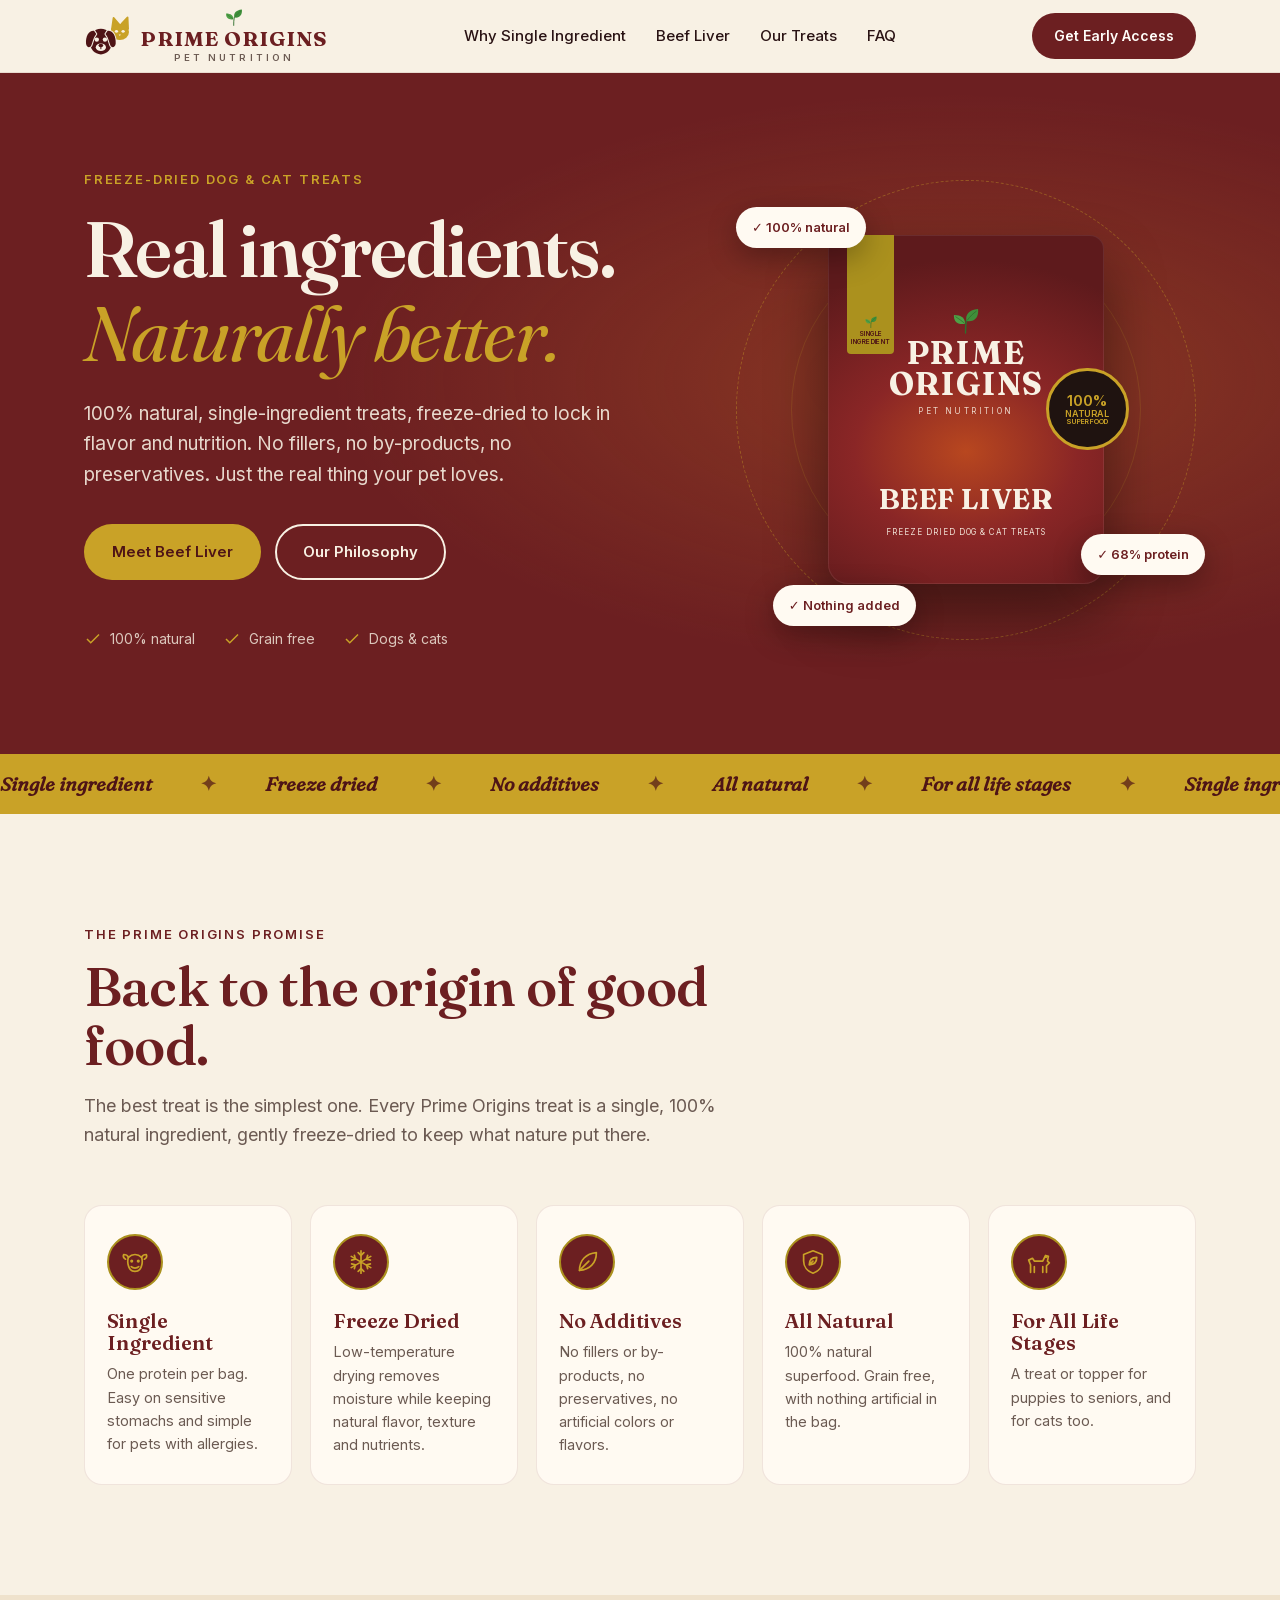
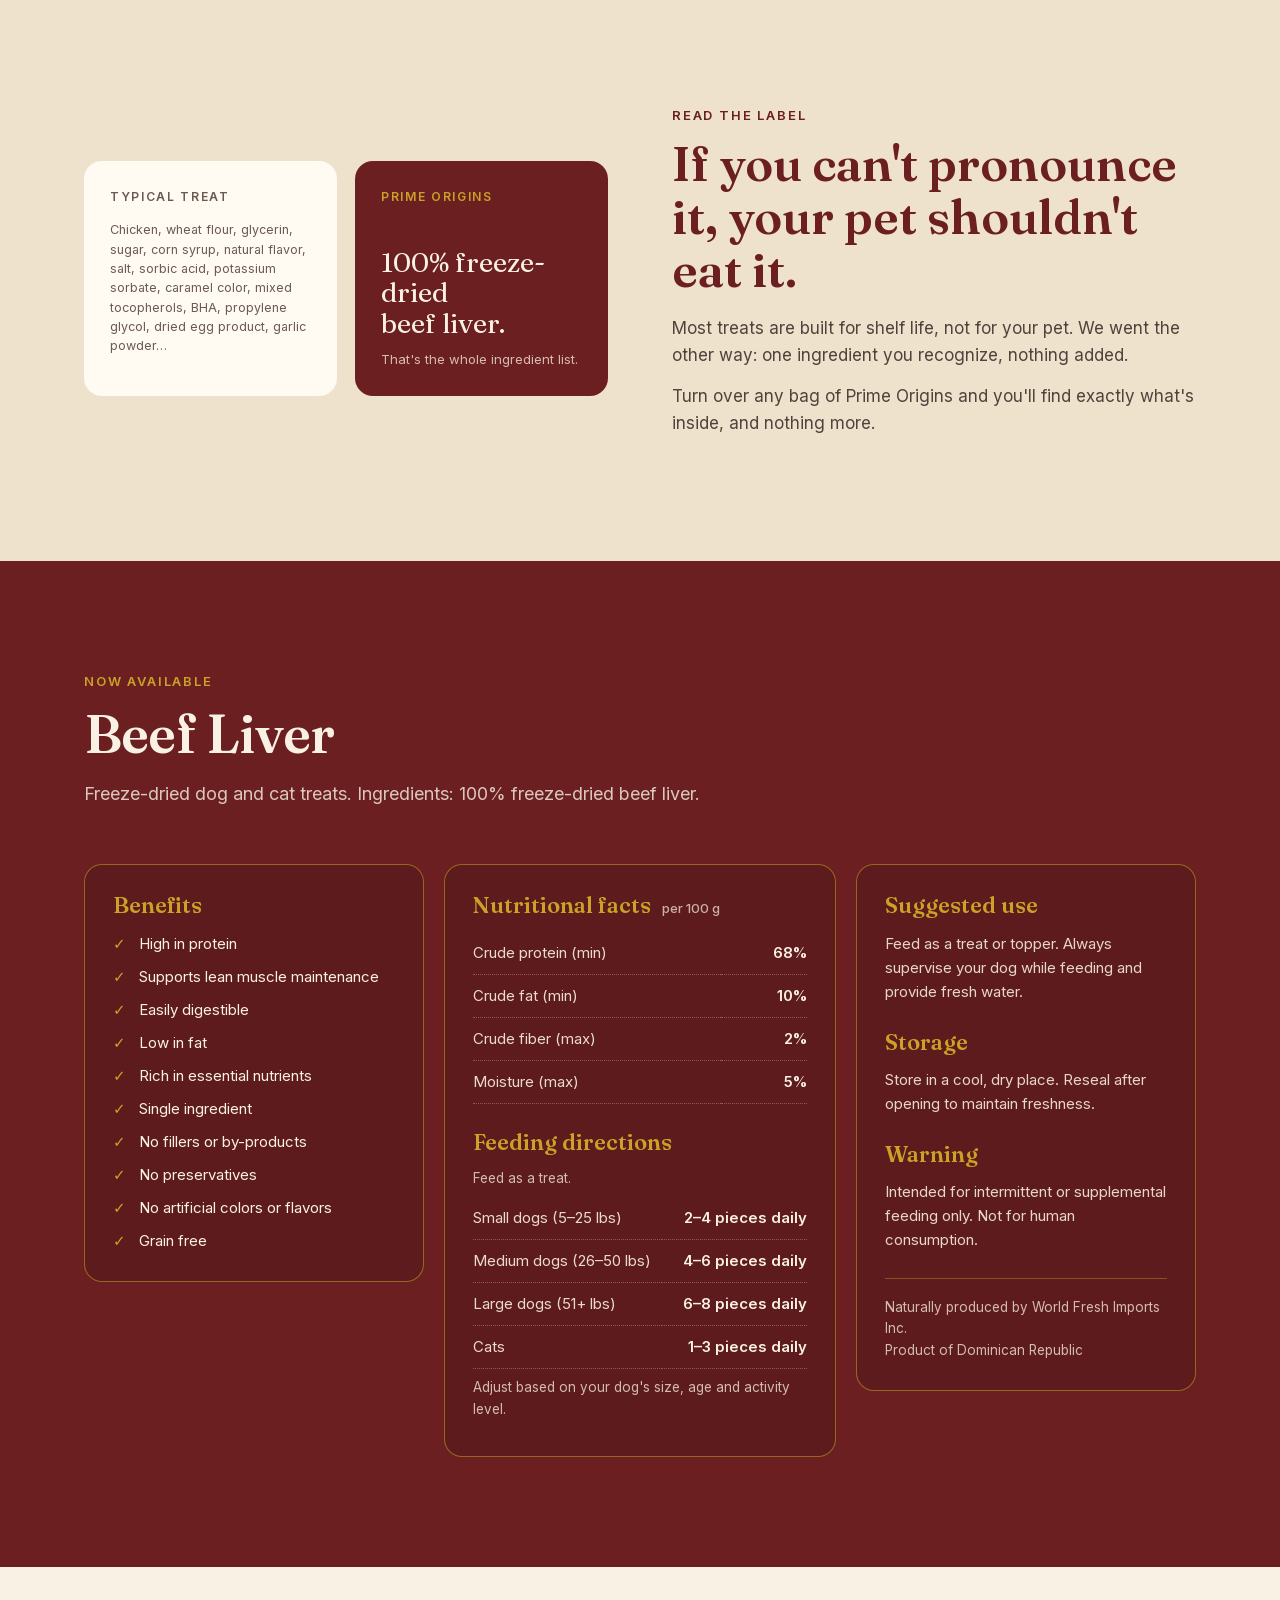
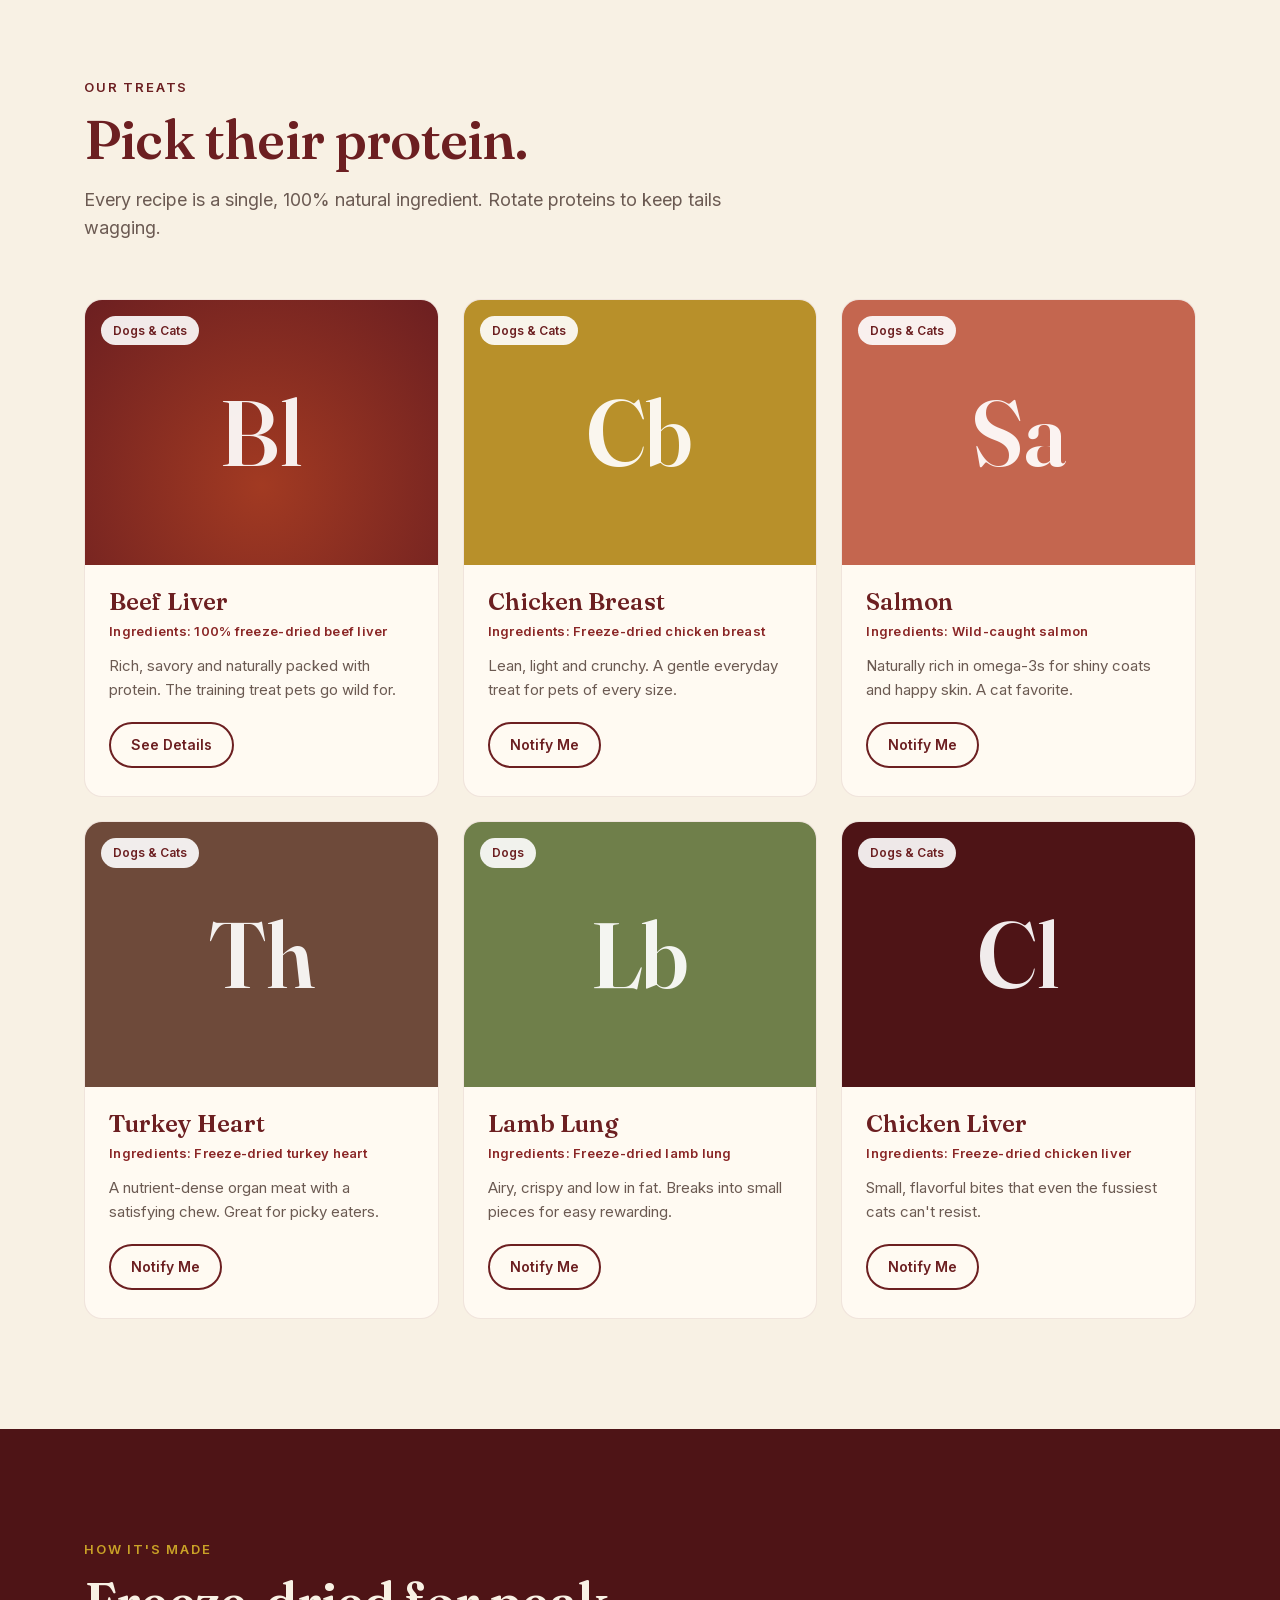
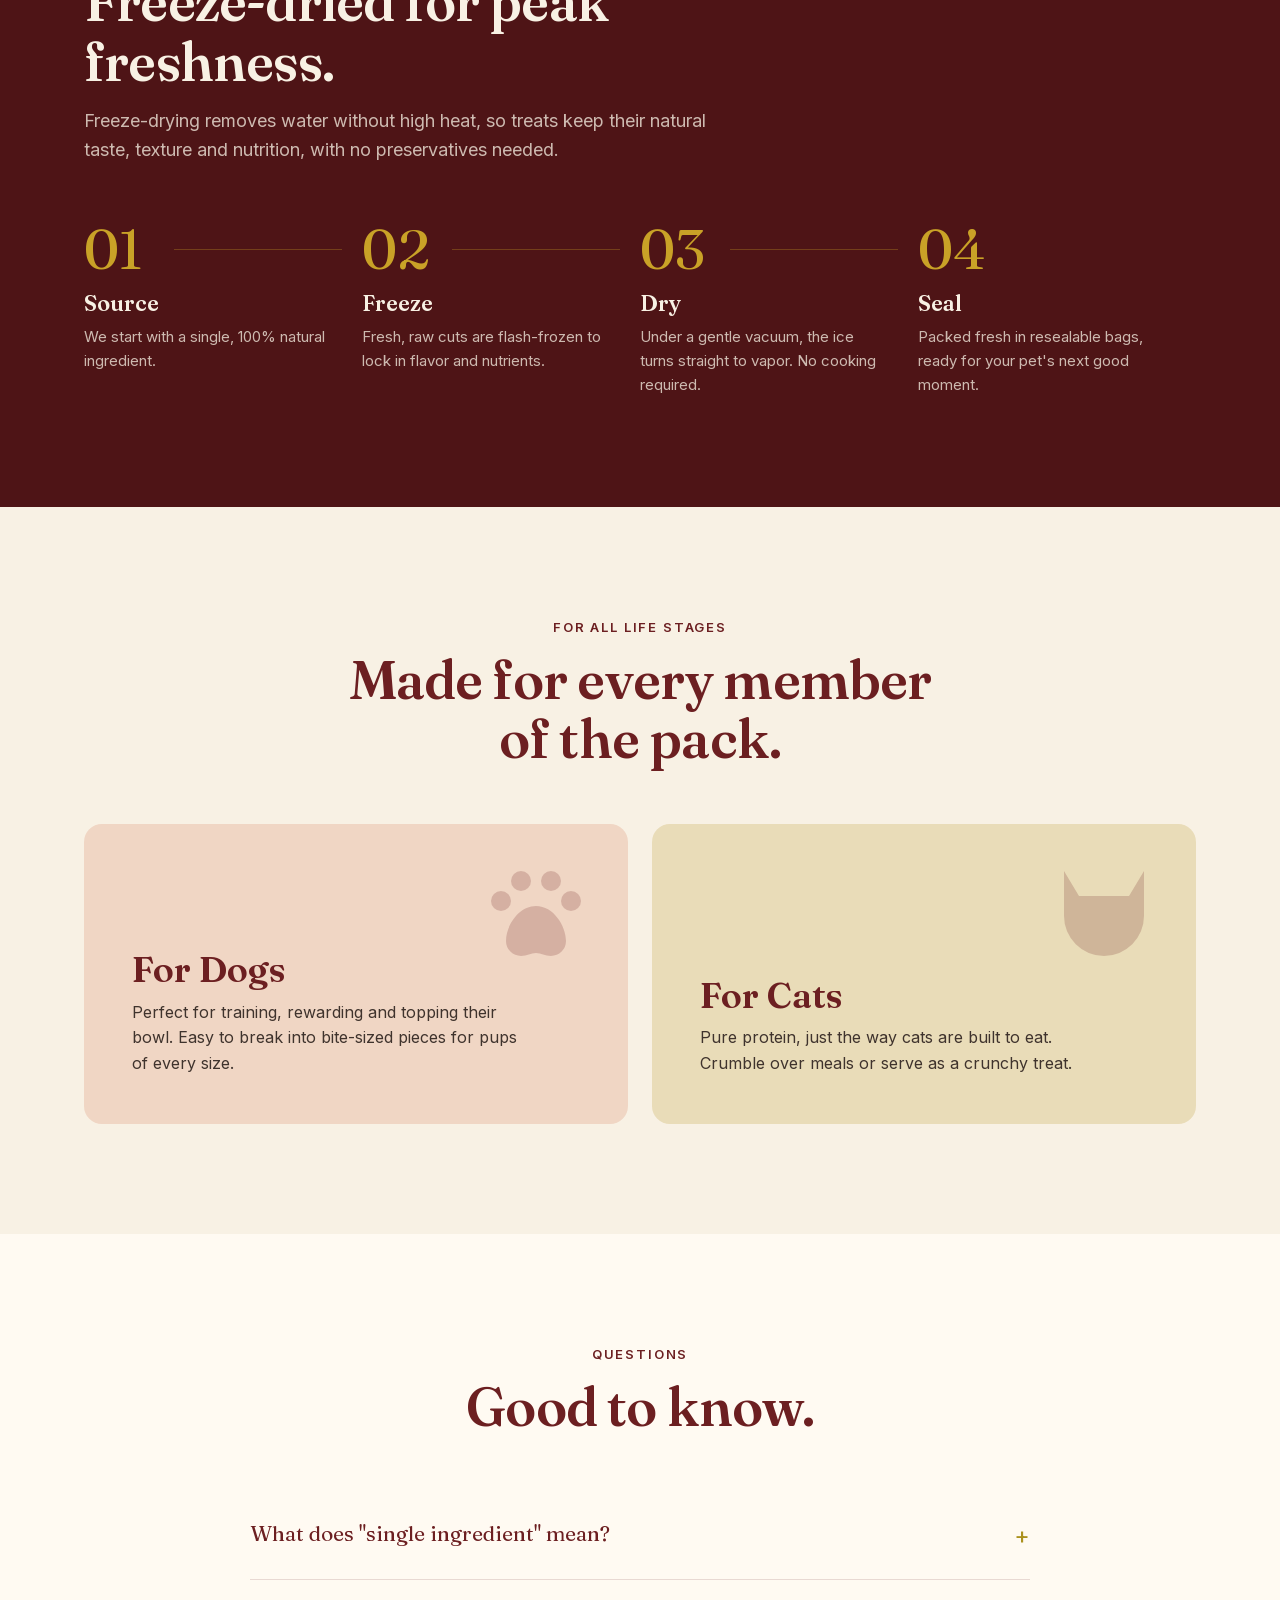
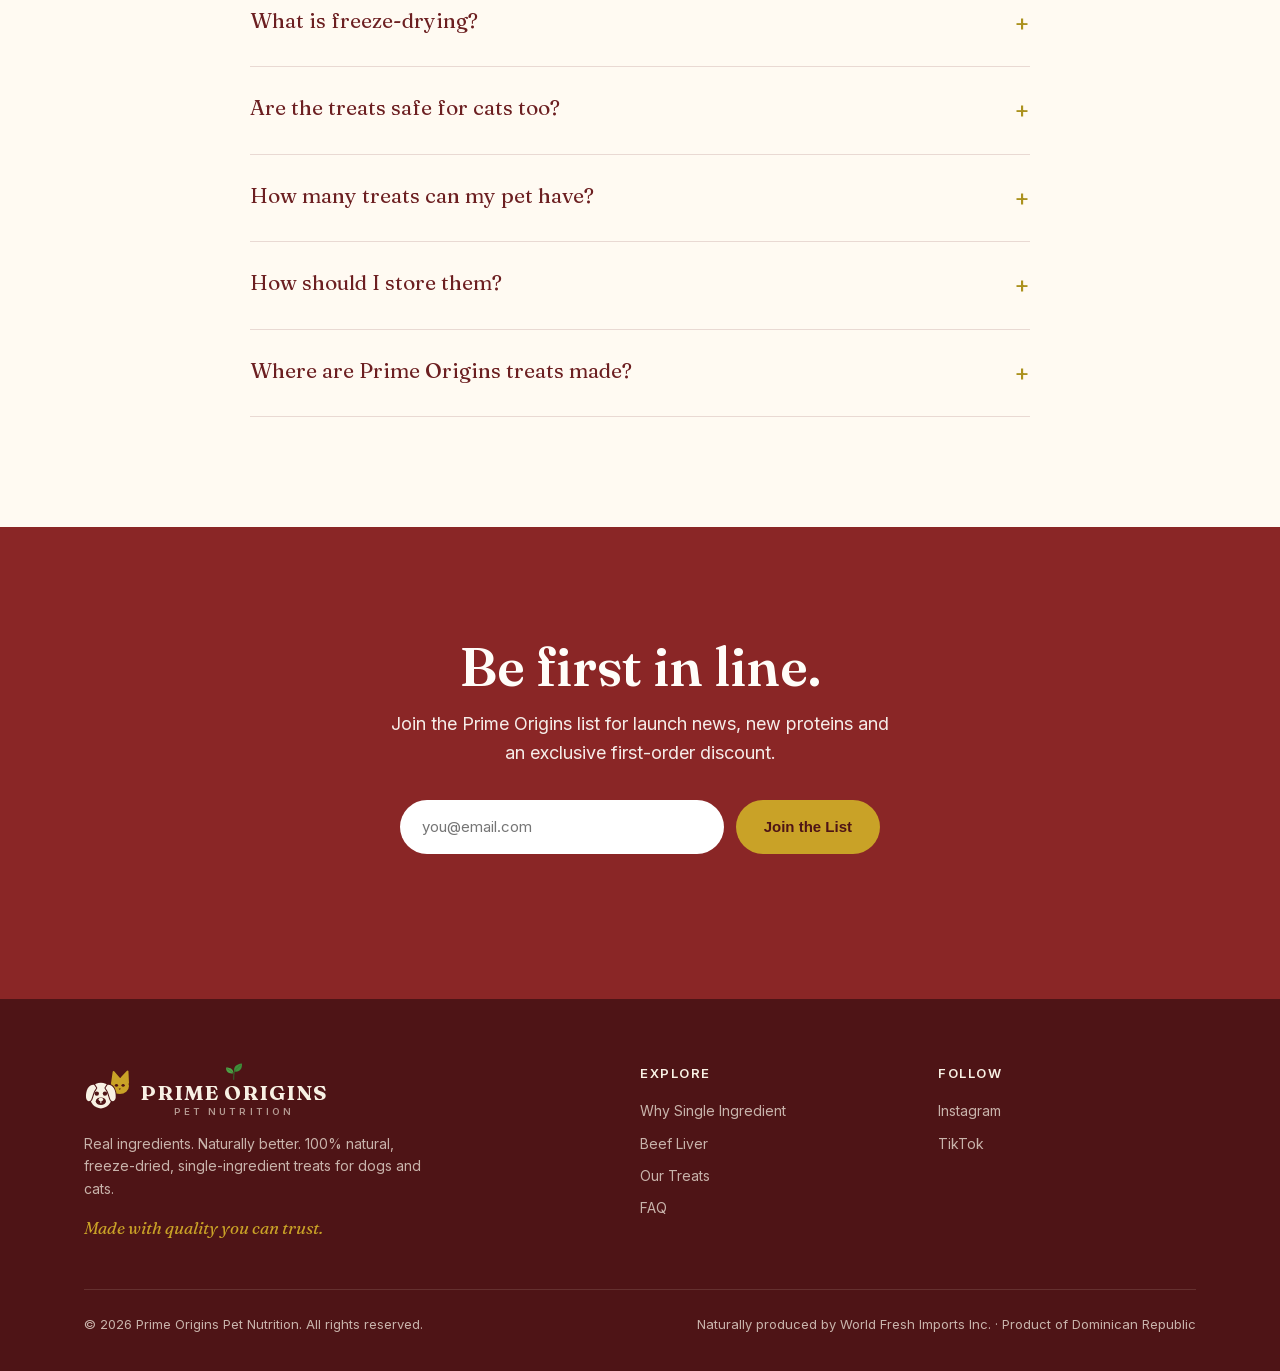
==== commit cbf34df7: "Add dog + cat mark to the header/footer wordmark lockup; ship bag-matched redesign to production Co-" ====
--- a/index.html
+++ b/index.html
@@ -13,30 +13,30 @@
   <meta property="og:description" content="100% natural, freeze-dried, single-ingredient treats for dogs and cats.">
   <meta property="og:type" content="website">
   <meta property="og:url" content="https://primeoriginsco.com/">
-  <meta property="og:image" content="https://primeoriginsco.com/og-image.png">
+  <meta property="og:image" content="https://primeoriginsco.com/og-image.png?v=ca4086195f">
   <meta property="og:image:width" content="1200">
   <meta property="og:image:height" content="630">
   <meta property="og:image:alt" content="Prime Origins Pet Nutrition: Real ingredients. Naturally better.">
   <meta name="twitter:card" content="summary_large_image">
-  <meta name="twitter:image" content="https://primeoriginsco.com/og-image.png">
+  <meta name="twitter:image" content="https://primeoriginsco.com/og-image.png?v=ca4086195f">
   <!-- Icons: SVG for modern browsers, PNG fallbacks for iOS home screen / Android / older browsers -->
-  <link rel="icon" href="/favicon.svg" type="image/svg+xml">
-  <link rel="icon" href="/favicon-32.png" type="image/png" sizes="32x32">
-  <link rel="apple-touch-icon" href="/apple-touch-icon.png">
+  <link rel="icon" href="/favicon.svg?v=537106ab95" type="image/svg+xml">
+  <link rel="icon" href="/favicon-32.png?v=21e3b72894" type="image/png" sizes="32x32">
+  <link rel="apple-touch-icon" href="/apple-touch-icon.png?v=640be8159d">
   <meta name="apple-mobile-web-app-title" content="Prime Origins">
-  <link rel="manifest" href="/site.webmanifest">
+  <link rel="manifest" href="/site.webmanifest?v=f60cb2ed09">
   <link rel="preload" href="/fonts/fraunces-normal.woff2" as="font" type="font/woff2" crossorigin>
   <link rel="preload" href="/fonts/inter-normal.woff2" as="font" type="font/woff2" crossorigin>
-  <link rel="stylesheet" href="/fonts/fonts.css">
-  <link rel="stylesheet" href="/styles.css">
+  <link rel="stylesheet" href="/fonts/fonts.css?v=02822b6bf5">
+  <link rel="stylesheet" href="/styles.css?v=91fd8fac73">
 </head>
 <body>
 
 <header>
   <nav class="wrap nav" id="nav">
     <a href="#" class="logo" aria-label="Prime Origins Pet Nutrition, home">
-      <img src="/leaf.svg" alt="" width="34" height="30">
-      <span class="wordmark"><span class="wm-name">Prime Origins</span><span class="wm-sub">Pet Nutrition</span></span>
+      <img class="logo-mark" src="/logo-mark.svg?v=ac0148208c" alt="" width="44" height="44">
+      <span class="wordmark"><img class="wm-leaf" src="/leaf.svg" alt="" width="20" height="17"><span class="wm-name">Prime Origins</span><span class="wm-sub">Pet Nutrition</span></span>
     </a>
     <ul>
       <li><a href="#why">Why Single Ingredient</a></li>
@@ -382,8 +382,8 @@
     <div class="foot-grid">
       <div>
         <a href="#" class="logo foot-logo" aria-label="Prime Origins Pet Nutrition, home">
-          <img src="/leaf.svg" alt="" width="34" height="30">
-          <span class="wordmark"><span class="wm-name">Prime Origins</span><span class="wm-sub">Pet Nutrition</span></span>
+          <img class="logo-mark" src="/logo-mark-reversed.svg?v=d87bba224a" alt="" width="44" height="44">
+          <span class="wordmark"><img class="wm-leaf" src="/leaf.svg" alt="" width="20" height="17"><span class="wm-name">Prime Origins</span><span class="wm-sub">Pet Nutrition</span></span>
         </a>
         <p class="foot-blurb">Real ingredients. Naturally better. 100% natural, freeze-dried, single-ingredient treats for dogs and cats.</p>
         <p class="foot-trust">Made with quality you can trust.</p>
@@ -412,6 +412,6 @@
   </div>
 </footer>
 
-<script src="/app.js" defer></script>
+<script src="/app.js?v=e9bcbd8aa5" defer></script>
 </body>
 </html>
--- a/styles.css
+++ b/styles.css
@@ -45,8 +45,9 @@
 
 /* Wordmark: the bag's "PRIME ORIGINS / PET NUTRITION" lockup */
 .logo { display: flex; align-items: center; gap: 10px; text-decoration: none; }
-.logo img { width: 34px; height: 30px; flex: none; }
-.wordmark { display: flex; flex-direction: column; line-height: 1; }
+.logo .logo-mark { width: 46px; height: 46px; flex: none; }
+.wordmark { display: flex; flex-direction: column; align-items: center; line-height: 1; }
+.wm-leaf { width: 20px; height: 17px; margin-bottom: 2px; }
 .wm-name { font-family: "Fraunces", serif; font-weight: 800; font-size: 21px; letter-spacing: .04em; text-transform: uppercase; color: var(--crimson); }
 .wm-sub { font-size: 9.5px; font-weight: 600; letter-spacing: .32em; text-transform: uppercase; color: var(--muted); margin-top: 4px; }
 
